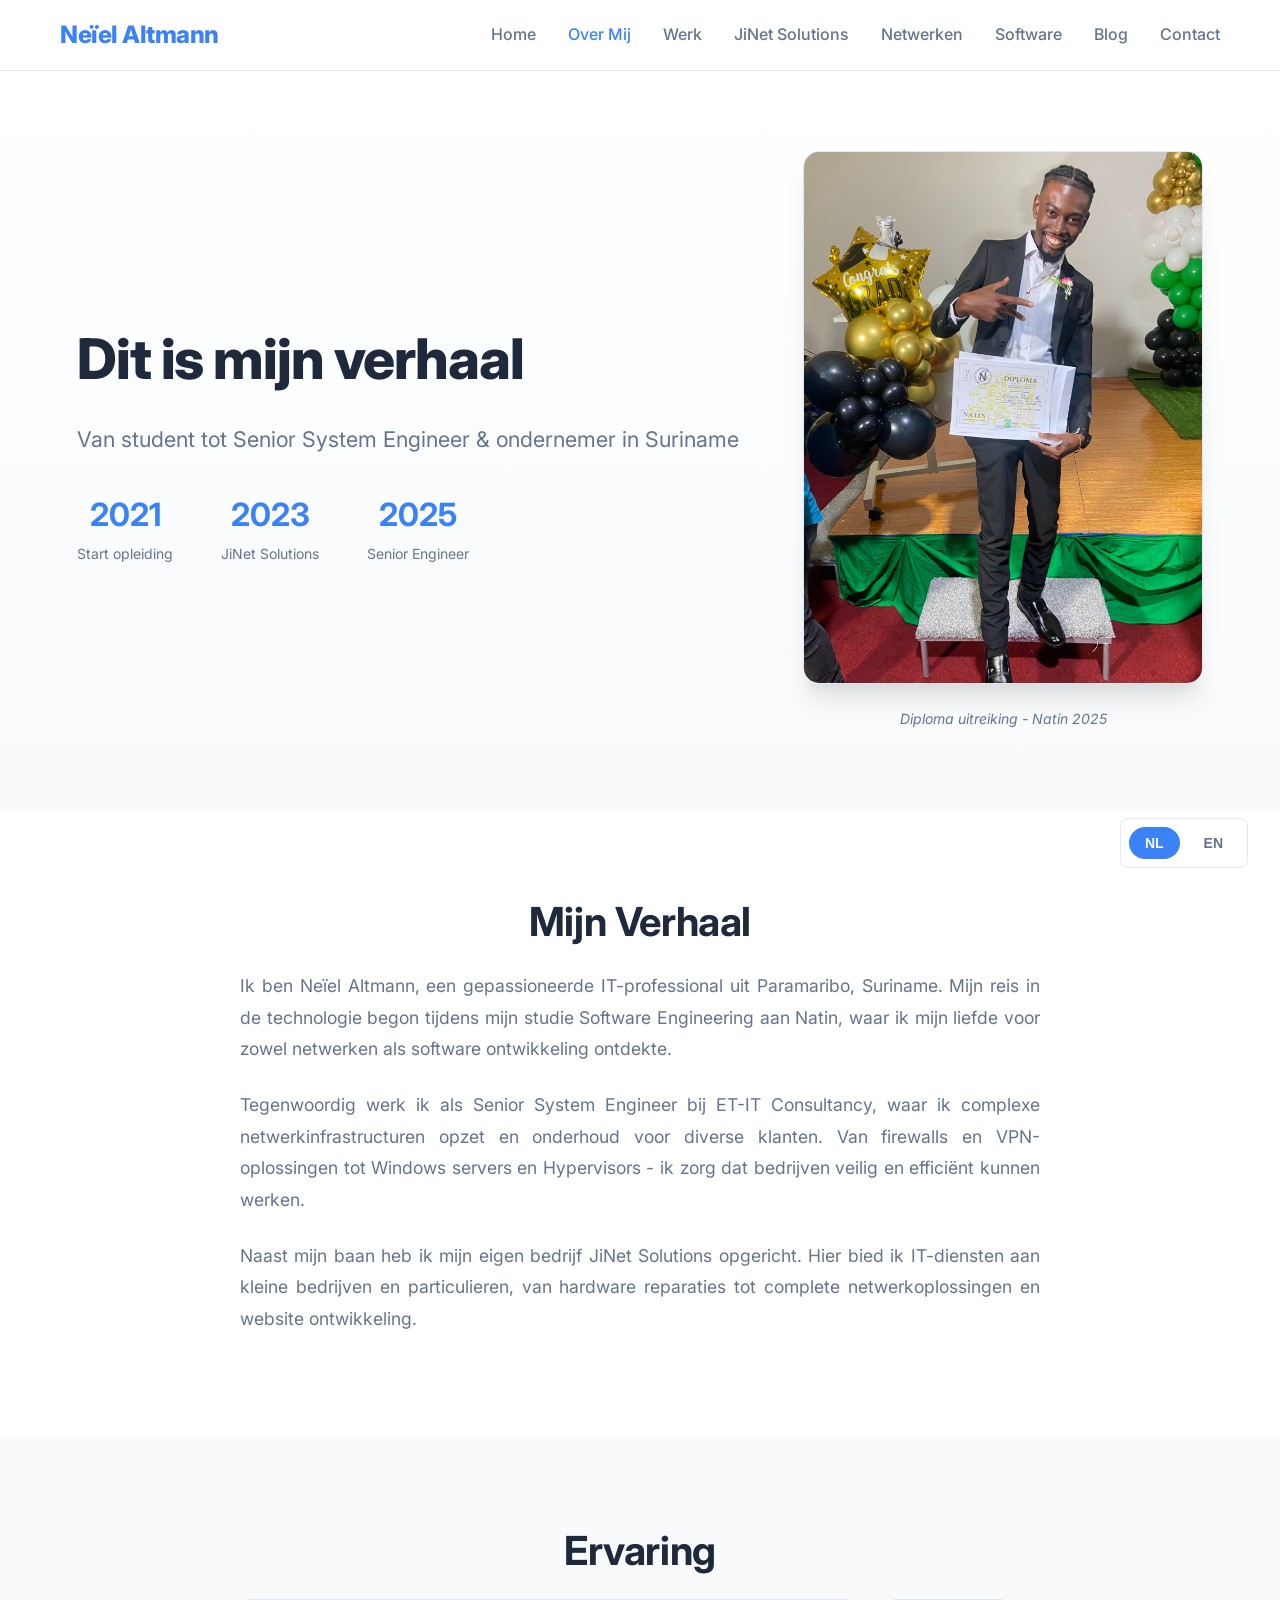
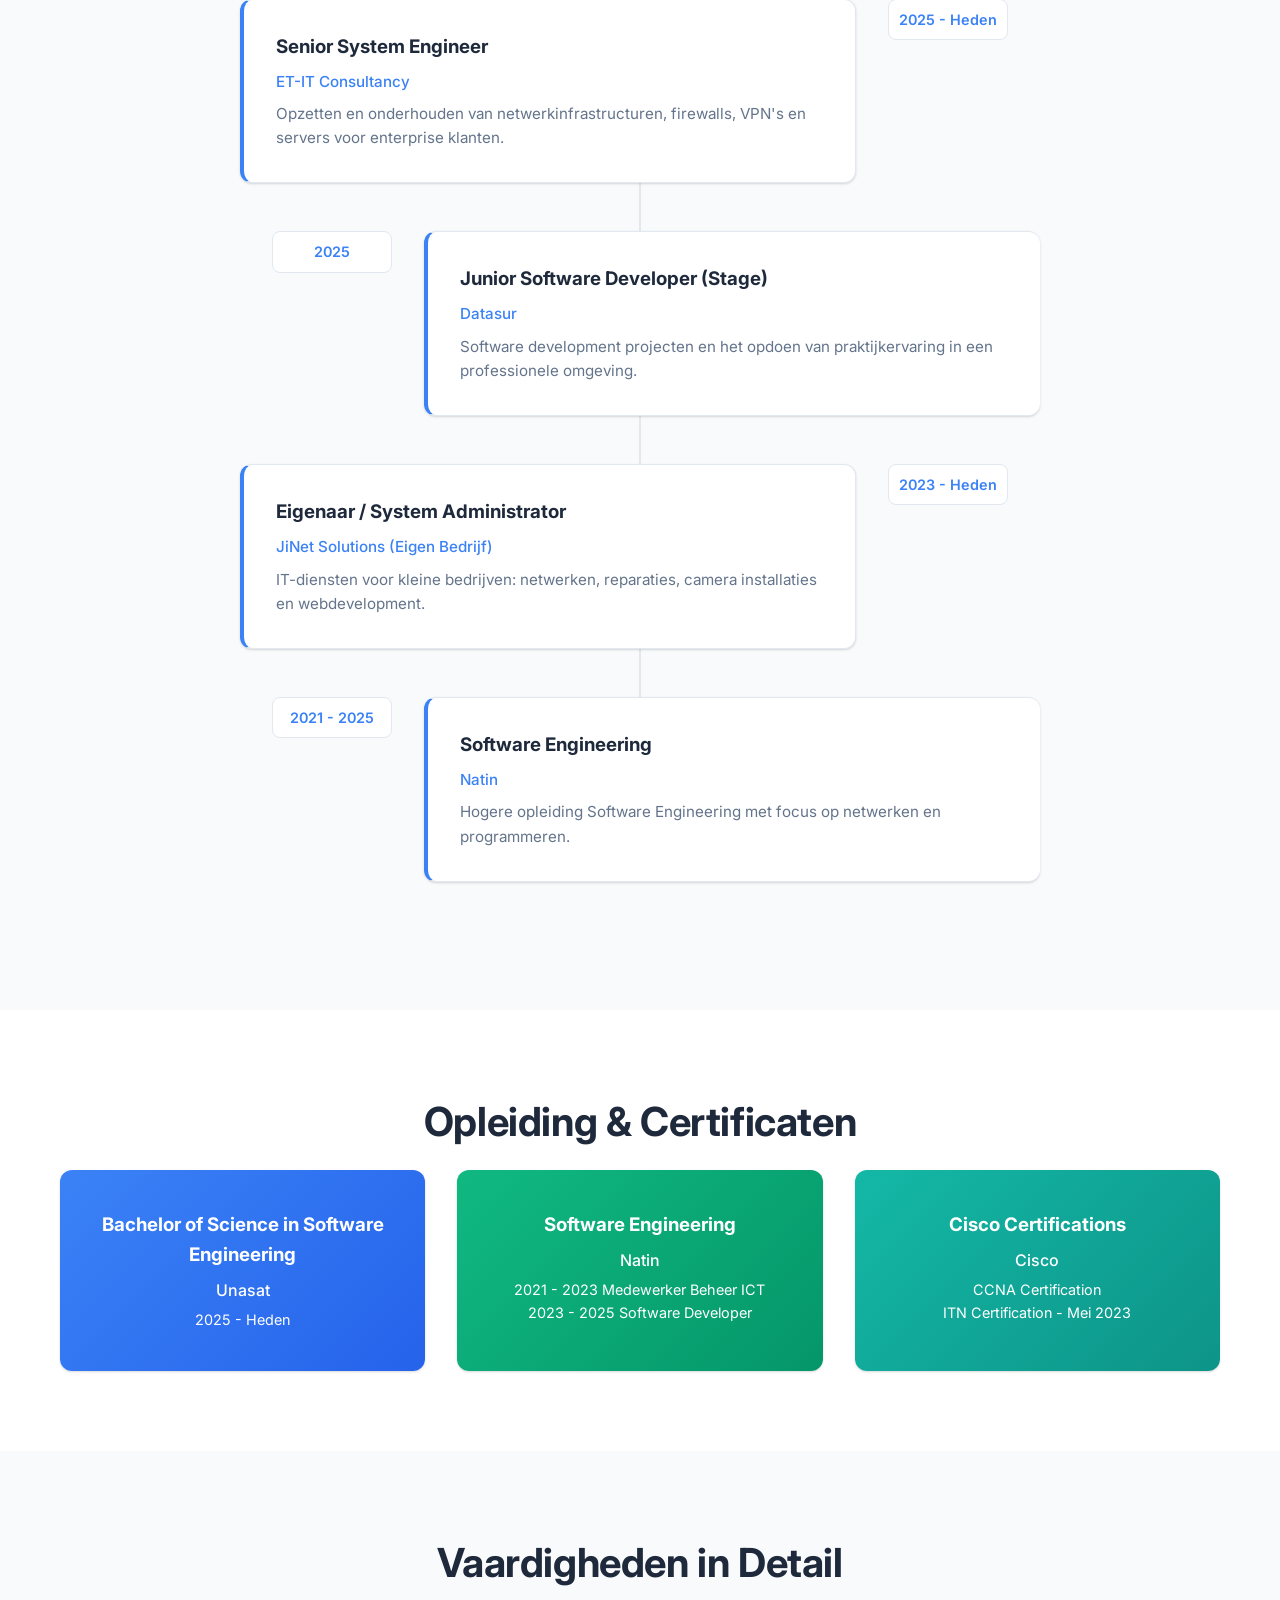
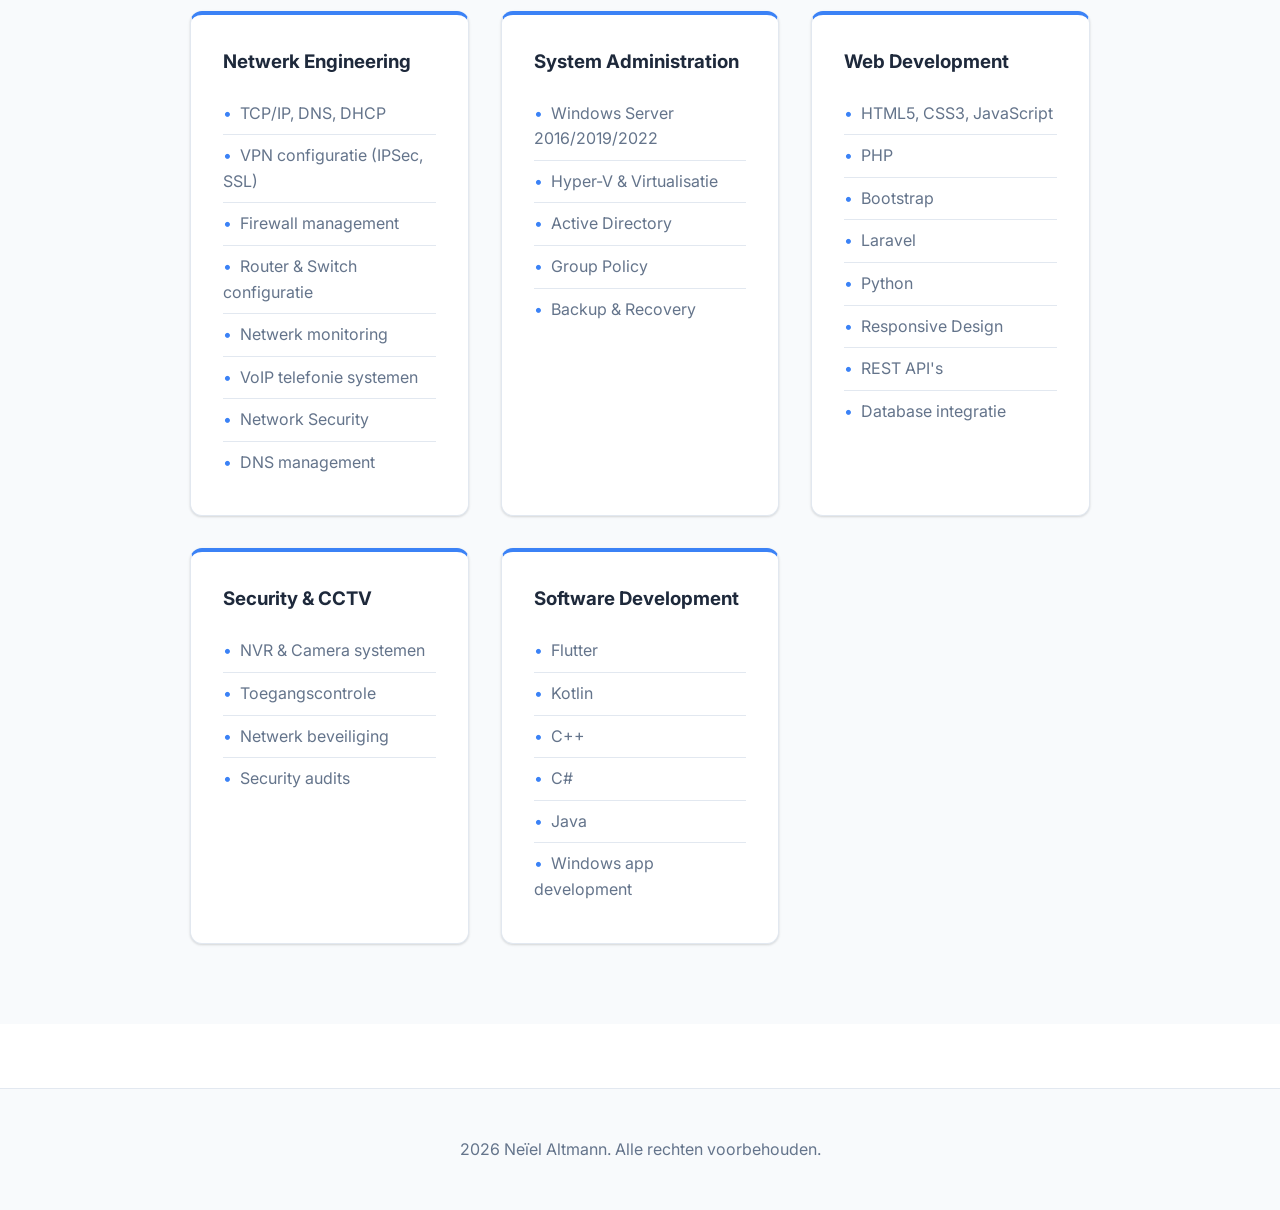
==== about.html @ 7776a824 "index page edited content" ====
<!DOCTYPE html>
<html lang="nl">
<head>
  <meta charset="UTF-8">
  <meta name="viewport" content="width=device-width, initial-scale=1.0">
  <title>Over Mij - Neïel Altmann</title>
  <link rel="stylesheet" href="css/main.css">
  <link rel="stylesheet" href="css/about.css">
</head>
<body>
  <nav class="navbar">
    <div class="container nav-container">
      <a href="index.html" class="logo">Neïel Altmann</a>
      <button class="hamburger" aria-label="Toggle menu">
        <span></span>
        <span></span>
        <span></span>
      </button>
      <ul class="nav-links">
        <li><a href="index.html">Home</a></li>
        <li><a href="about.html" class="active">Over Mij</a></li>
        <li><a href="work.html">Werk</a></li>
        <li><a href="jinet.html">JiNet Solutions</a></li>
        <li><a href="networking.html">Netwerken</a></li>
        <li><a href="software.html">Software</a></li>
        <li><a href="blog.html">Blog</a></li>
        <li><a href="contact.html">Contact</a></li>
      </ul>
    </div>
  </nav>

  <!-- Full Width Hero with Photo -->
  <section class="about-hero">
    <div class="about-hero-content">
      <div class="about-hero-text">
        <h1>Dit is mijn verhaal</h1>
        <p class="lead">Van student tot Senior System Engineer & ondernemer in Suriname</p>
        <div class="hero-stats">
          <div class="stat">
            <span class="stat-number">2021</span>
            <span class="stat-label">Start opleiding</span>
          </div>
          <div class="stat">
            <span class="stat-number">2023</span>
            <span class="stat-label">JiNet Solutions</span>
          </div>
          <div class="stat">
            <span class="stat-number">2025</span>
            <span class="stat-label">Senior Engineer</span>
          </div>
        </div>
      </div>
      <div class="about-hero-image">
        <img src="img/uitreiking.jpg" alt="Neïel Altmann" class="about-photo">
        <p class="photo-caption">Diploma uitreiking - Natin 2025</p>
      </div>
    </div>
  </section>

  <!-- Story Section -->
  <section class="section">
    <div class="container">
      <h2 class="section-title">Mijn Verhaal</h2>
      <div class="story-content">
        <p class="story-text">
          Ik ben Neïel Altmann, een gepassioneerde IT-professional uit Paramaribo, Suriname. 
          Mijn reis in de technologie begon tijdens mijn studie Software Engineering aan Natin, 
          waar ik mijn liefde voor zowel netwerken als software ontwikkeling ontdekte.
        </p>
        <p class="story-text">
          Tegenwoordig werk ik als Senior System Engineer bij ET-IT Consultancy, waar ik 
          complexe netwerkinfrastructuren opzet en onderhoud voor diverse klanten. Van firewalls 
          en VPN-oplossingen tot Windows servers en Hypervisors - ik zorg dat bedrijven veilig 
          en efficiënt kunnen werken.
        </p>
        <p class="story-text">
          Naast mijn baan heb ik mijn eigen bedrijf JiNet Solutions opgericht. Hier bied ik 
          IT-diensten aan kleine bedrijven en particulieren, van hardware reparaties tot 
          complete netwerkoplossingen en website ontwikkeling.
        </p>
      </div>
    </div>
  </section>

  <!-- Experience Timeline -->
  <section class="section" style="background: var(--bg-light);">
    <div class="container">
      <h2 class="section-title">Ervaring</h2>
      
      <div class="timeline">
        <div class="timeline-item">
          <div class="timeline-date">2025 - Heden</div>
          <div class="timeline-content">
            <h3>Senior System Engineer</h3>
            <p class="company">ET-IT Consultancy</p>
            <p>Opzetten en onderhouden van netwerkinfrastructuren, firewalls, VPN's en servers voor enterprise klanten.</p>
          </div>
        </div>
        
        <div class="timeline-item">
          <div class="timeline-date">2025</div>
          <div class="timeline-content">
            <h3>Junior Software Developer (Stage)</h3>
            <p class="company">Datasur</p>
            <p>Software development projecten en het opdoen van praktijkervaring in een professionele omgeving.</p>
          </div>
        </div>
        
        <div class="timeline-item">
          <div class="timeline-date">2023 - Heden</div>
          <div class="timeline-content">
            <h3>Eigenaar / System Administrator</h3>
            <p class="company">JiNet Solutions (Eigen Bedrijf)</p>
            <p>IT-diensten voor kleine bedrijven: netwerken, reparaties, camera installaties en webdevelopment.</p>
          </div>
        </div>
        
        <div class="timeline-item">
          <div class="timeline-date">2021 - 2025</div>
          <div class="timeline-content">
            <h3>Software Engineering</h3>
            <p class="company">Natin</p>
            <p>Hogere opleiding Software Engineering met focus op netwerken en programmeren.</p>
          </div>
        </div>
      </div>
    </div>
  </section>

  <!-- Education & Certs -->
  <section class="section">
    <div class="container">
      <h2 class="section-title">Opleiding & Certificaten</h2>
      <div class="grid grid-3">
        <div class="card cert-card">
          <h3>Bachelor of Science in Software Engineering</h3>
          <p class="institution">Unasat</p>
          <p class="year">2025 - Heden</p>
        </div>
        
        <div class="card cert-card">
          <h3>Software Engineering</h3>
          <p class="institution">Natin</p>
          <p class="year">2021 - 2023 Medewerker Beheer ICT</p>
          <p class="year">2023 - 2025 Software Developer</p>
        </div>
        
        <div class="card cert-card">
          <h3>Cisco Certifications</h3>
          <p class="institution">Cisco</p>
          <p class="year">CCNA Certification</p>
          <p class="year">ITN Certification - Mei 2023</p>
        </div>
      </div>
    </div>
  </section>

  <!-- Skills Detail -->
  <section class="section" style="background: var(--bg-light);">
    <div class="container">
      <h2 class="section-title">Vaardigheden in Detail</h2>
      <div class="skills-detail">
        <div class="skill-category">
          <h3>Netwerk Engineering</h3>
          <ul>
            <li>TCP/IP, DNS, DHCP</li>
            <li>VPN configuratie (IPSec, SSL)</li>
            <li>Firewall management</li>
            <li>Router & Switch configuratie</li>
            <li>Netwerk monitoring</li>
            <li>VoIP telefonie systemen</li>
            <li>Network Security</li>
            <li>DNS management</li>
          </ul>
        </div>
        
        <div class="skill-category">
          <h3>System Administration</h3>
          <ul>
            <li>Windows Server 2016/2019/2022</li>
            <li>Hyper-V & Virtualisatie</li>
            <li>Active Directory</li>
            <li>Group Policy</li>
            <li>Backup & Recovery</li>
          </ul>
        </div>
        
        <div class="skill-category">
          <h3>Web Development</h3>
          <ul>
            <li>HTML5, CSS3, JavaScript</li>
            <li>PHP</li>
            <li>Bootstrap</li>
            <li>Laravel</li>
            <li>Python</li>
            <li>Responsive Design</li>
            <li>REST API's</li>
            <li>Database integratie</li>
          </ul>
        </div>
        
        <div class="skill-category">
          <h3>Security & CCTV</h3>
          <ul>
            <li>NVR & Camera systemen</li>
            <li>Toegangscontrole</li>
            <li>Netwerk beveiliging</li>
            <li>Security audits</li>
          </ul>
        </div>
        
        <div class="skill-category">
          <h3>Software Development</h3>
          <ul>
            <li>Flutter</li>
            <li>Kotlin</li>
            <li>C++</li>
            <li>C#</li>
            <li>Java</li>
            <li>Windows app development</li>
          </ul>
        </div>
      </div>
    </div>
  </section>

  <!-- Footer -->
  <footer class="footer">
    <div class="container">
      <p>2026 Neïel Altmann. Alle rechten voorbehouden.</p>
    </div>
  </footer>

  <!-- Floating Language Toggle -->
  <div class="lang-toggle">
    <button id="lang-nl" class="lang-btn active">NL</button>
    <button id="lang-en" class="lang-btn">EN</button>
  </div>

  <script src="js/translations.js"></script>
  <script src="js/main.js"></script>
  <script src="js/about.js"></script>
</body>
</html>
---- css/main.css ----
@import url('https://fonts.googleapis.com/css2?family=Inter:wght@300;400;500;600;700&display=swap');

:root {
  --primary-blue: #3b82f6;
  --primary-green: #10b981;
  --accent-teal: #14b8a6;
  --bg-white: #ffffff;
  --bg-light: #f8fafc;
  --bg-gray: #f1f5f9;
  --text-dark: #1e293b;
  --text-gray: #64748b;
  --text-light: #94a3b8;
  --border: #e2e8f0;
  --shadow: 0 4px 6px -1px rgba(0, 0, 0, 0.1), 0 2px 4px -1px rgba(0, 0, 0, 0.06);
  --shadow-lg: 0 10px 15px -3px rgba(0, 0, 0, 0.1), 0 4px 6px -2px rgba(0, 0, 0, 0.05);
}

* {
  margin: 0;
  padding: 0;
  box-sizing: border-box;
}

body {
  font-family: 'Inter', sans-serif;
  background-color: var(--bg-white);
  color: var(--text-dark);
  line-height: 1.6;
}

.container {
  max-width: 1200px;
  margin: 0 auto;
  padding: 0 20px;
}

/* Navigation */
.navbar {
  background: var(--bg-white);
  border-bottom: 1px solid var(--border);
  padding: 1rem 0;
  position: sticky;
  top: 0;
  z-index: 100;
}

.nav-container {
  display: flex;
  justify-content: space-between;
  align-items: center;
}

.logo {
  font-size: 1.5rem;
  font-weight: 800;
  color: var(--primary-blue);
  text-decoration: none;
  letter-spacing: -0.02em;
}

.nav-links {
  display: flex;
  list-style: none;
  gap: 2rem;
}

.nav-links a {
  text-decoration: none;
  color: var(--text-gray);
  font-weight: 500;
  transition: color 0.3s ease;
}

.nav-links a:hover,
.nav-links a.active {
  color: var(--primary-blue);
}

/* Hamburger Menu */
.hamburger {
  display: none;
  flex-direction: column;
  cursor: pointer;
  gap: 5px;
  padding: 5px;
  background: none;
  border: none;
}

.hamburger span {
  width: 25px;
  height: 3px;
  background: var(--text-dark);
  border-radius: 3px;
  transition: all 0.3s ease;
}

.hamburger.active span:nth-child(1) {
  transform: rotate(45deg) translate(5px, 5px);
}

.hamburger.active span:nth-child(2) {
  opacity: 0;
}

.hamburger.active span:nth-child(3) {
  transform: rotate(-45deg) translate(5px, -5px);
}

/* Mobile Navigation */
@media (max-width: 768px) {
  .nav-links {
    position: fixed;
    top: 70px;
    left: 0;
    right: 0;
    background: white;
    flex-direction: column;
    padding: 2rem;
    gap: 1rem;
    border-bottom: 1px solid var(--border);
    box-shadow: 0 10px 25px rgba(0, 0, 0, 0.1);
    transform: translateY(-150%);
    transition: transform 0.3s ease;
  }

  .nav-links.active {
    transform: translateY(0);
  }

  .hamburger {
    display: flex;
  }
}

/* Hero Section */
.hero {
  background: linear-gradient(180deg, var(--bg-white) 0%, var(--bg-light) 100%);
  padding: 6rem 0;
  text-align: center;
}

@media (max-width: 768px) {
  .hero {
    padding: 4rem 0;
  }
  
  .hero h1 {
    font-size: 2.5rem;
  }
  
  .hero p {
    font-size: 1.1rem;
  }
}

.hero-content {
  max-width: 800px;
  margin: 0 auto;
}

.hero h1 {
  font-size: 3.5rem;
  font-weight: 800;
  margin-bottom: 1rem;
  color: var(--text-dark);
  letter-spacing: -0.02em;
}

.hero p {
  font-size: 1.25rem;
  color: var(--text-gray);
  margin-bottom: 2rem;
  line-height: 1.7;
}

/* Buttons */
.btn {
  display: inline-flex;
  align-items: center;
  gap: 0.5rem;
  padding: 0.875rem 2rem;
  border-radius: 0.75rem;
  text-decoration: none;
  font-weight: 600;
  transition: all 0.2s ease;
  border: none;
  cursor: pointer;
  font-size: 0.95rem;
}

.btn-primary {
  background: var(--primary-blue);
  color: white;
  box-shadow: 0 4px 14px 0 rgba(59, 130, 246, 0.39);
}

.btn-primary:hover {
  background: #2563eb;
  box-shadow: 0 6px 20px 0 rgba(37, 99, 235, 0.23);
  transform: translateY(-1px);
}

.btn-secondary {
  background: transparent;
  color: var(--primary-blue);
  border: 2px solid var(--primary-blue);
}

.btn-secondary:hover {
  background: var(--primary-blue);
  color: white;
  transform: translateY(-1px);
}

/* Section Styles */
.section {
  padding: 5rem 0;
}

@media (max-width: 768px) {
  .section {
    padding: 3rem 0;
  }
}

.section-title {
  font-size: 2.5rem;
  font-weight: 700;
  margin-bottom: 1rem;
  text-align: center;
  letter-spacing: -0.01em;
}

.section-subtitle {
  color: var(--text-gray);
  text-align: center;
  margin-bottom: 3rem;
  max-width: 600px;
  margin-left: auto;
  margin-right: auto;
  font-size: 1.1rem;
  line-height: 1.6;
}

/* Cards */
.card {
  background: var(--bg-white);
  border-radius: 0.75rem;
  padding: 2rem;
  border: 1px solid var(--border);
  box-shadow: 0 1px 3px 0 rgba(0, 0, 0, 0.1), 0 1px 2px 0 rgba(0, 0, 0, 0.06);
  transition: all 0.2s ease;
}

.card:hover {
  box-shadow: 0 10px 15px -3px rgba(0, 0, 0, 0.1), 0 4px 6px -2px rgba(0, 0, 0, 0.05);
  transform: translateY(-2px);
}

.card-blue {
  background: linear-gradient(135deg, #3b82f6 0%, #2563eb 100%);
  color: white;
  border: none;
}

.card-blue .card-title,
.card-blue .card-text {
  color: white;
}

.card-green {
  background: linear-gradient(135deg, #10b981 0%, #059669 100%);
  color: white;
  border: none;
}

.card-green .card-title,
.card-green .card-text {
  color: white;
}

.card-teal {
  background: linear-gradient(135deg, #14b8a6 0%, #0d9488 100%);
  color: white;
  border: none;
}

.card-teal .card-title,
.card-teal .card-text {
  color: white;
}

.card-title {
  font-size: 1.35rem;
  font-weight: 700;
  margin-bottom: 0.75rem;
  letter-spacing: -0.01em;
}

.card-text {
  color: var(--text-gray);
  line-height: 1.6;
}

/* Grid Layouts */
.grid {
  display: grid;
  gap: 2rem;
}

.grid-2 {
  grid-template-columns: repeat(2, 1fr);
}

.grid-3 {
  grid-template-columns: repeat(3, 1fr);
}

.grid-4 {
  grid-template-columns: repeat(4, 1fr);
}

/* Flex Layouts */
.flex {
  display: flex;
}

.flex-col {
  flex-direction: column;
}

.items-center {
  align-items: center;
}

.justify-center {
  justify-content: center;
}

.justify-between {
  justify-content: space-between;
}

.gap-4 {
  gap: 1rem;
}

.gap-8 {
  gap: 2rem;
}

/* Footer */
.footer {
  background: var(--bg-light);
  border-top: 1px solid var(--border);
  padding: 3rem 0;
  text-align: center;
  margin-top: 4rem;
}

@media (max-width: 768px) {
  .footer {
    padding: 2rem 0;
  }
}

.footer p {
  color: var(--text-gray);
}

/* Hero Photo - Desktop: Rounded Square, Mobile: Circle */
.hero-photo {
  width: 320px;
  height: 320px;
  object-fit: cover;
  border-radius: 1rem;
  border: 1px solid var(--border);
  box-shadow: 0 20px 25px -5px rgba(0, 0, 0, 0.1), 0 10px 10px -5px rgba(0, 0, 0, 0.04);
  transition: all 0.3s ease;
}

.hero-photo:hover {
  transform: scale(1.02);
  box-shadow: 0 25px 50px -12px rgba(0, 0, 0, 0.25);
}

@media (max-width: 768px) {
  .hero-photo {
    width: 250px;
    height: 250px;
    border-radius: 1rem;
  }
}

/* Blog Post Styles */
.blog-card {
  display: flex;
  flex-direction: column;
  height: 100%;
}

.blog-card .card-text {
  flex-grow: 1;
  margin-bottom: 1rem;
}

.blog-meta {
  display: flex;
  gap: 1rem;
  margin-bottom: 1rem;
  font-size: 0.875rem;
}

.blog-date {
  color: var(--text-gray);
}

.blog-category {
  color: var(--primary-blue);
  font-weight: 500;
}

.post-header {
  text-align: center;
  margin-bottom: 3rem;
}

.post-title {
  font-size: 2.5rem;
  font-weight: 700;
  margin-top: 1rem;
  margin-bottom: 2rem;
}

.post-content {
  max-width: 800px;
  margin: 0 auto;
}

.post-content p {
  margin-bottom: 1.5rem;
  line-height: 1.8;
  font-size: 1.125rem;
}

.post-navigation {
  margin-top: 3rem;
  text-align: center;
}

/* Floating Language Toggle */
.lang-toggle {
  position: fixed;
  bottom: 2rem;
  right: 2rem;
  display: flex;
  gap: 0.5rem;
  background: var(--bg-white);
  padding: 0.5rem;
  border-radius: 0.5rem;
  border: 1px solid var(--border);
  z-index: 1000;
}

.lang-btn {
  background: transparent;
  border: none;
  padding: 0.5rem 1rem;
  border-radius: 1.5rem;
  cursor: pointer;
  font-size: 0.875rem;
  font-weight: 600;
  color: var(--text-gray);
  transition: all 0.3s ease;
}

.lang-btn:hover {
  background: var(--bg-light);
  color: var(--primary-blue);
}

.lang-btn.active {
  background: var(--primary-blue);
  color: white;
}

/* Responsive */
@media (max-width: 768px) {
  .nav-links {
    gap: 1rem;
  }
  
  .hero h1 {
    font-size: 2rem;
  }
  
  .grid-2,
  .grid-3,
  .grid-4 {
    grid-template-columns: 1fr;
  }
  
  .post-title {
    font-size: 1.75rem;
  }
}
---- css/about.css ----
/* About Page Specific Styles */

/* Unique Full Width About Hero */
.about-hero {
  background: linear-gradient(180deg, var(--bg-white) 0%, var(--bg-light) 100%);
  padding: 5rem 0;
  color: var(--text-dark);
  min-height: 500px;
  display: flex;
  align-items: center;
}

.about-hero-content {
  max-width: 1200px;
  margin: 0 auto;
  padding: 0 1rem;
  display: grid;
  grid-template-columns: 1fr 400px;
  gap: 4rem;
  align-items: center;
}

.about-hero-text h1 {
  font-size: 3.5rem;
  font-weight: 800;
  margin-bottom: 1rem;
  color: var(--text-dark);
  letter-spacing: -0.02em;
}

.about-hero-text .lead {
  font-size: 1.35rem;
  margin-bottom: 2rem;
  color: var(--text-gray);
  line-height: 1.7;
}

.hero-stats {
  display: flex;
  gap: 3rem;
}

.stat {
  text-align: center;
}

.stat-number {
  display: block;
  font-size: 2rem;
  font-weight: 700;
  color: var(--primary-blue);
}

.stat-label {
  font-size: 0.875rem;
  color: var(--text-gray);
}

.about-hero-image {
  position: relative;
}

.about-photo {
  width: 100%;
  max-width: 400px;
  height: auto;
  object-fit: cover;
  border-radius: 1rem;
  border: 1px solid var(--border);
  box-shadow: 0 20px 25px -5px rgba(0, 0, 0, 0.1), 0 10px 10px -5px rgba(0, 0, 0, 0.04);
}

.photo-caption {
  text-align: center;
  margin-top: 1rem;
  font-size: 0.875rem;
  color: var(--text-gray);
  font-style: italic;
}

/* Responsive */
@media (max-width: 768px) {
  .about-hero-content {
    grid-template-columns: 1fr;
    text-align: center;
  }
  
  .about-hero-image {
    order: -1;
  }
  
  .timeline::before {
    left: 20px;
  }
  
  .timeline-date {
    width: auto;
    margin: 0 0 1rem 0;
  }
  
  .timeline-item {
    flex-direction: column;
  }
  
  .timeline-content {
    margin-left: 0;
  }
  
  .skills-detail {
    grid-template-columns: 1fr;
  }
  
  .hero-stats {
    justify-content: center;
    gap: 2rem;
  }
  
  .about-hero-text h1 {
    font-size: 2rem;
  }
  
  .about-hero-image {
    order: -1;
    display: flex;
    flex-direction: column;
    align-items: center;
  }
  
  .about-photo {
    width: 280px;
    height: 376px;
    border-radius: 1rem;
  }
}

.story-content {
  max-width: 800px;
  margin: 0 auto;
}

.story-text {
  font-size: 1.1rem;
  line-height: 1.8;
  margin-bottom: 1.5rem;
  color: var(--text-gray);
  text-align: justify;
}

/* Timeline */
.timeline {
  max-width: 800px;
  margin: 0 auto;
  position: relative;
}

.timeline::before {
  content: '';
  position: absolute;
  left: 50%;
  transform: translateX(-50%);
  width: 2px;
  height: 100%;
  background: var(--border);
}

.timeline-item {
  display: flex;
  margin-bottom: 3rem;
  position: relative;
}

.timeline-item:nth-child(odd) {
  flex-direction: row-reverse;
}

.timeline-date {
  width: 120px;
  text-align: center;
  font-weight: 600;
  color: var(--primary-blue);
  font-size: 0.9rem;
  padding: 0.5rem;
  background: white;
  border: 1px solid var(--border);
  border-radius: 0.5rem;
  height: fit-content;
  margin: 0 2rem;
  position: relative;
  z-index: 1;
}

.timeline-content {
  flex: 1;
  background: white;
  padding: 2rem;
  border-radius: 0.75rem;
  border: 1px solid var(--border);
  border-left: 4px solid var(--primary-blue);
  box-shadow: 0 1px 3px 0 rgba(0, 0, 0, 0.1), 0 1px 2px 0 rgba(0, 0, 0, 0.06);
}

.timeline-item:nth-child(even) .timeline-content {
  border-left: 4px solid var(--primary-blue);
  border-right: none;
}

.timeline-content h3 {
  margin-bottom: 0.5rem;
  color: var(--text-dark);
}

.timeline-content .company {
  color: var(--primary-blue);
  font-weight: 500;
  margin-bottom: 0.5rem;
}

.timeline-content p {
  color: var(--text-gray);
  font-size: 0.95rem;
}

/* Certificate Cards */
.cert-card {
  text-align: center;
  padding: 2.5rem;
  box-shadow: 0 1px 3px 0 rgba(0, 0, 0, 0.1), 0 1px 2px 0 rgba(0, 0, 0, 0.06);
  transition: all 0.2s ease;
}

.cert-card:hover {
  box-shadow: 0 10px 15px -3px rgba(0, 0, 0, 0.1), 0 4px 6px -2px rgba(0, 0, 0, 0.05);
  transform: translateY(-2px);
}

.cert-card:nth-child(1) {
  background: linear-gradient(135deg, #3b82f6 0%, #2563eb 100%);
  color: white;
  border: none;
}

.cert-card:nth-child(1) h3,
.cert-card:nth-child(1) p {
  color: white;
}

.cert-card:nth-child(2) {
  background: linear-gradient(135deg, #10b981 0%, #059669 100%);
  color: white;
  border: none;
}

.cert-card:nth-child(2) h3,
.cert-card:nth-child(2) p {
  color: white;
}

.cert-card:nth-child(3) {
  background: linear-gradient(135deg, #14b8a6 0%, #0d9488 100%);
  color: white;
  border: none;
}

.cert-card:nth-child(3) h3,
.cert-card:nth-child(3) p {
  color: white;
}

.cert-icon {
  font-size: 3rem;
  margin-bottom: 1rem;
}

.cert-card h3 {
  margin-bottom: 0.5rem;
  color: var(--text-dark);
}

.cert-card .institution {
  color: var(--primary-blue);
  font-weight: 500;
  margin-bottom: 0.25rem;
}

.cert-card .year {
  color: var(--text-gray);
  font-size: 0.9rem;
}

/* Skills Detail */
.skills-detail {
  display: grid;
  grid-template-columns: repeat(3, 1fr);
  gap: 2rem;
  max-width: 900px;
  margin: 0 auto;
}

.skill-category {
  background: white;
  padding: 2rem;
  border-radius: 0.75rem;
  border: 1px solid var(--border);
  border-top: 4px solid var(--primary-blue);
  box-shadow: 0 1px 3px 0 rgba(0, 0, 0, 0.1), 0 1px 2px 0 rgba(0, 0, 0, 0.06);
  transition: all 0.2s ease;
}

.skill-category:hover {
  box-shadow: 0 10px 15px -3px rgba(0, 0, 0, 0.1), 0 4px 6px -2px rgba(0, 0, 0, 0.05);
  transform: translateY(-2px);
}

.skill-category:nth-child(2) {
  border-top-color: var(--primary-blue);
}

.skill-category:nth-child(3) {
  border-top-color: var(--primary-blue);
}

.skill-category:nth-child(4) {
  border-top-color: var(--primary-blue);
}

.skill-category h3 {
  margin-bottom: 1rem;
  color: var(--text-dark);
}

.skill-category ul {
  list-style: none;
}

.skill-category li {
  padding: 0.5rem 0;
  color: var(--text-gray);
  border-bottom: 1px solid var(--border);
}

.skill-category li:last-child {
  border-bottom: none;
}

.skill-category li::before {
  content: '•';
  color: var(--primary-blue);
  margin-right: 0.5rem;
}

/* Responsive */
@media (max-width: 768px) {
  .timeline::before {
    left: 0;
  }
  
  .timeline-item,
  .timeline-item:nth-child(odd) {
    flex-direction: column;
    padding-left: 2rem;
  }
  
  .timeline-date {
    margin: 0 0 1rem 0;
    width: auto;
    align-self: flex-start;
  }
  
  .timeline-content {
    border-left: 4px solid var(--primary-blue) !important;
    border-right: none !important;
  }
  
  .skills-detail {
    grid-template-columns: 1fr;
  }
}
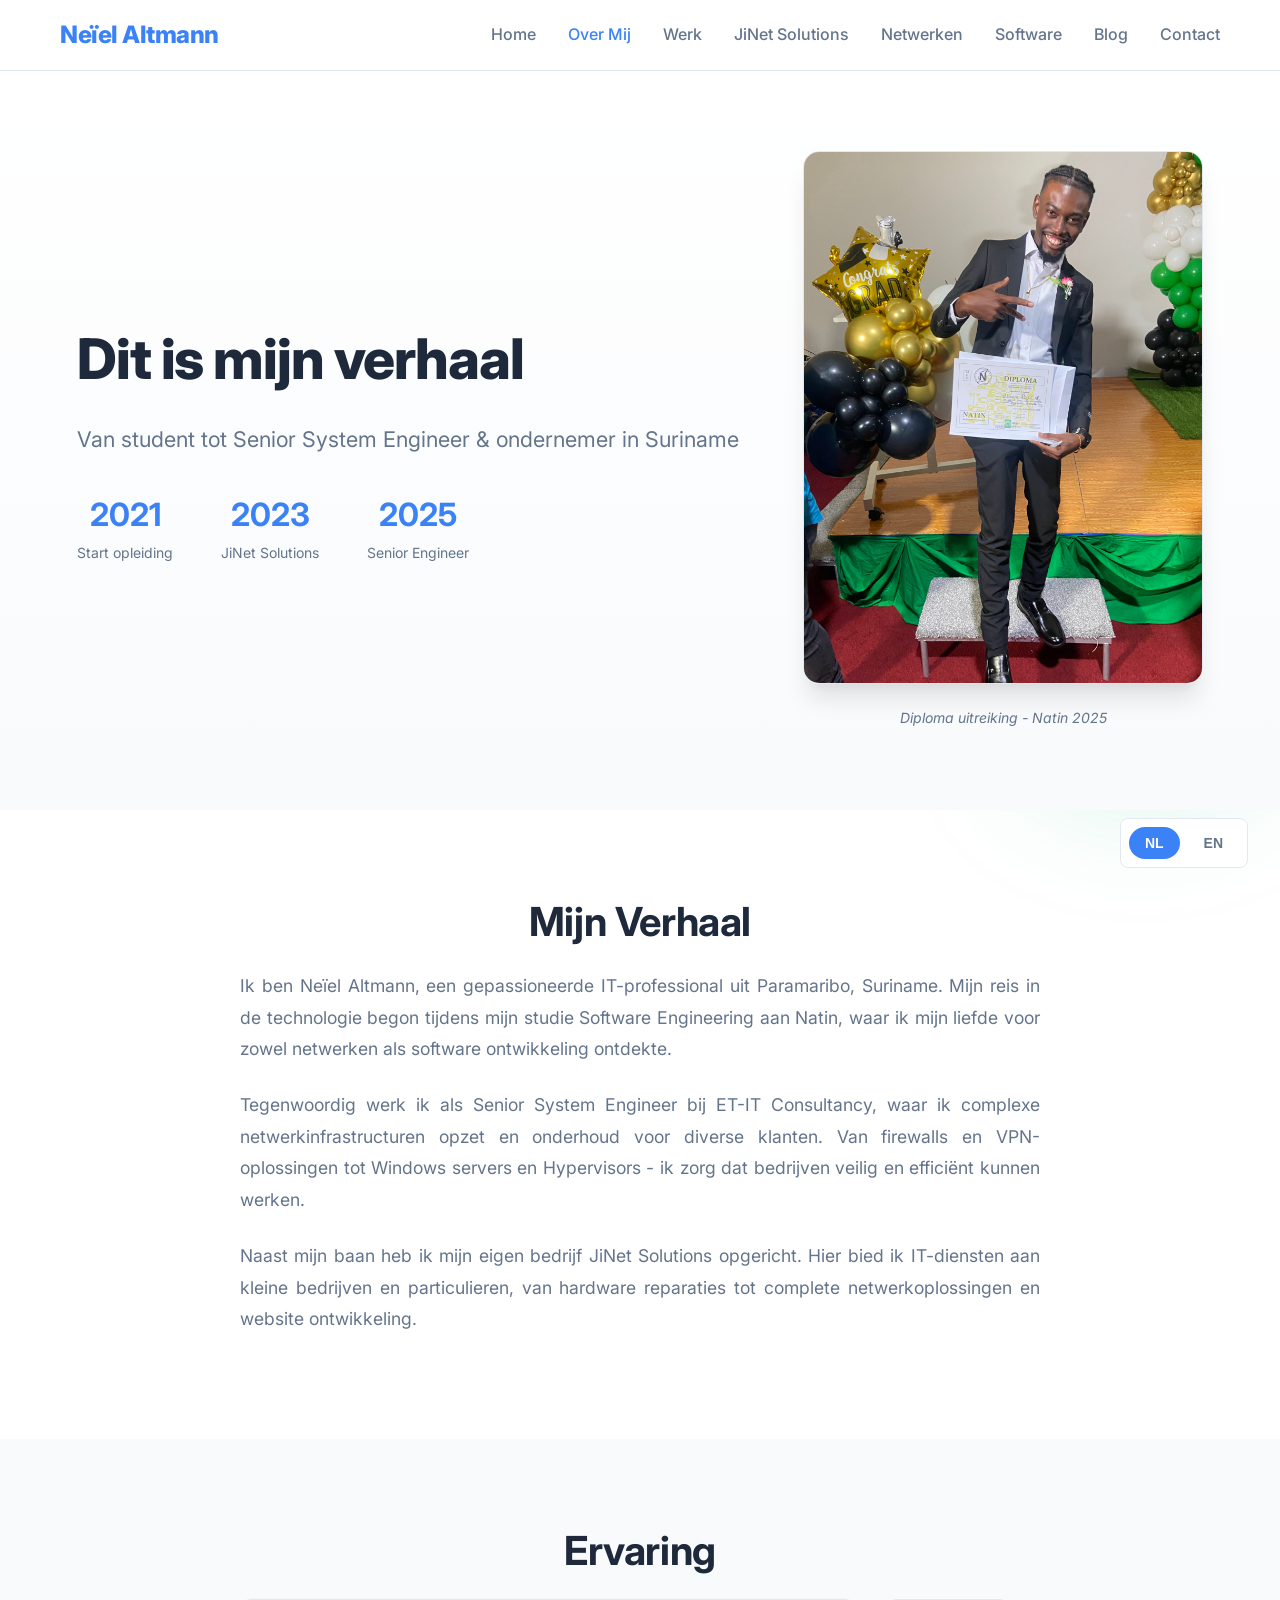
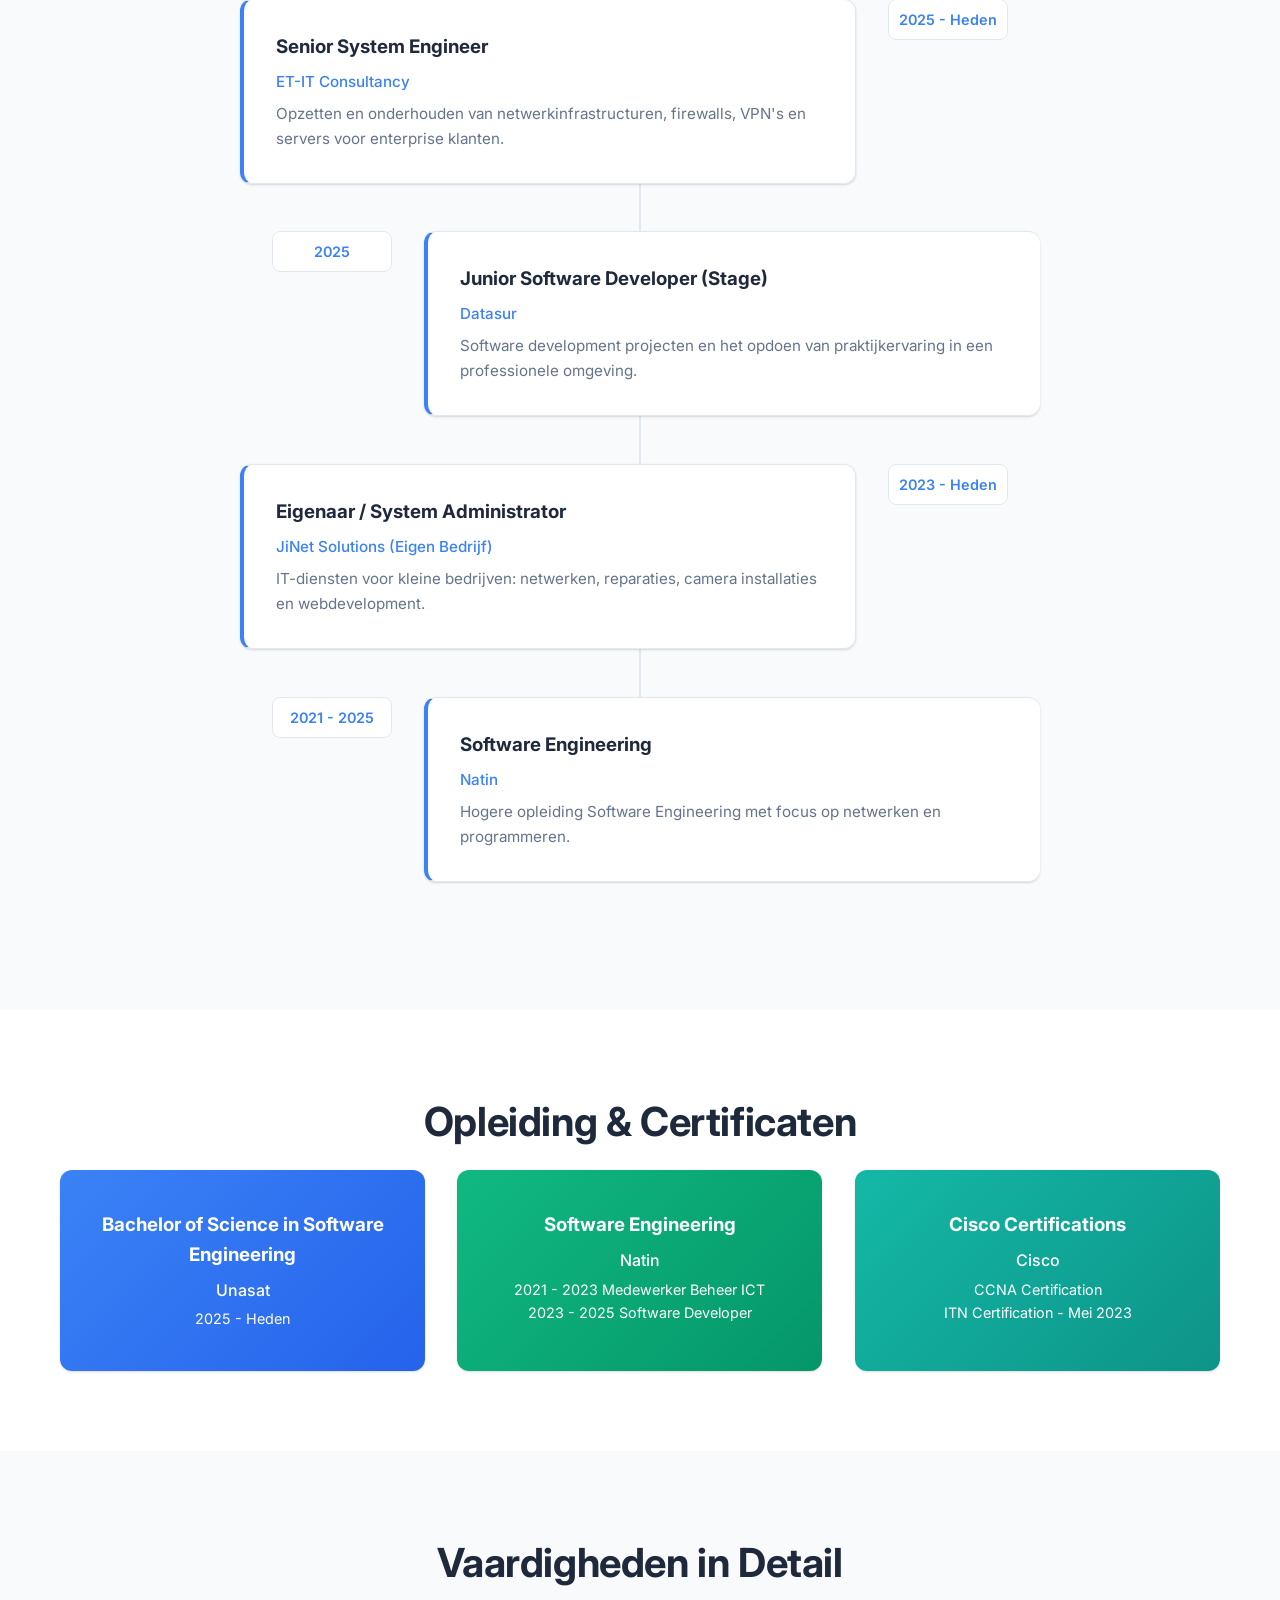
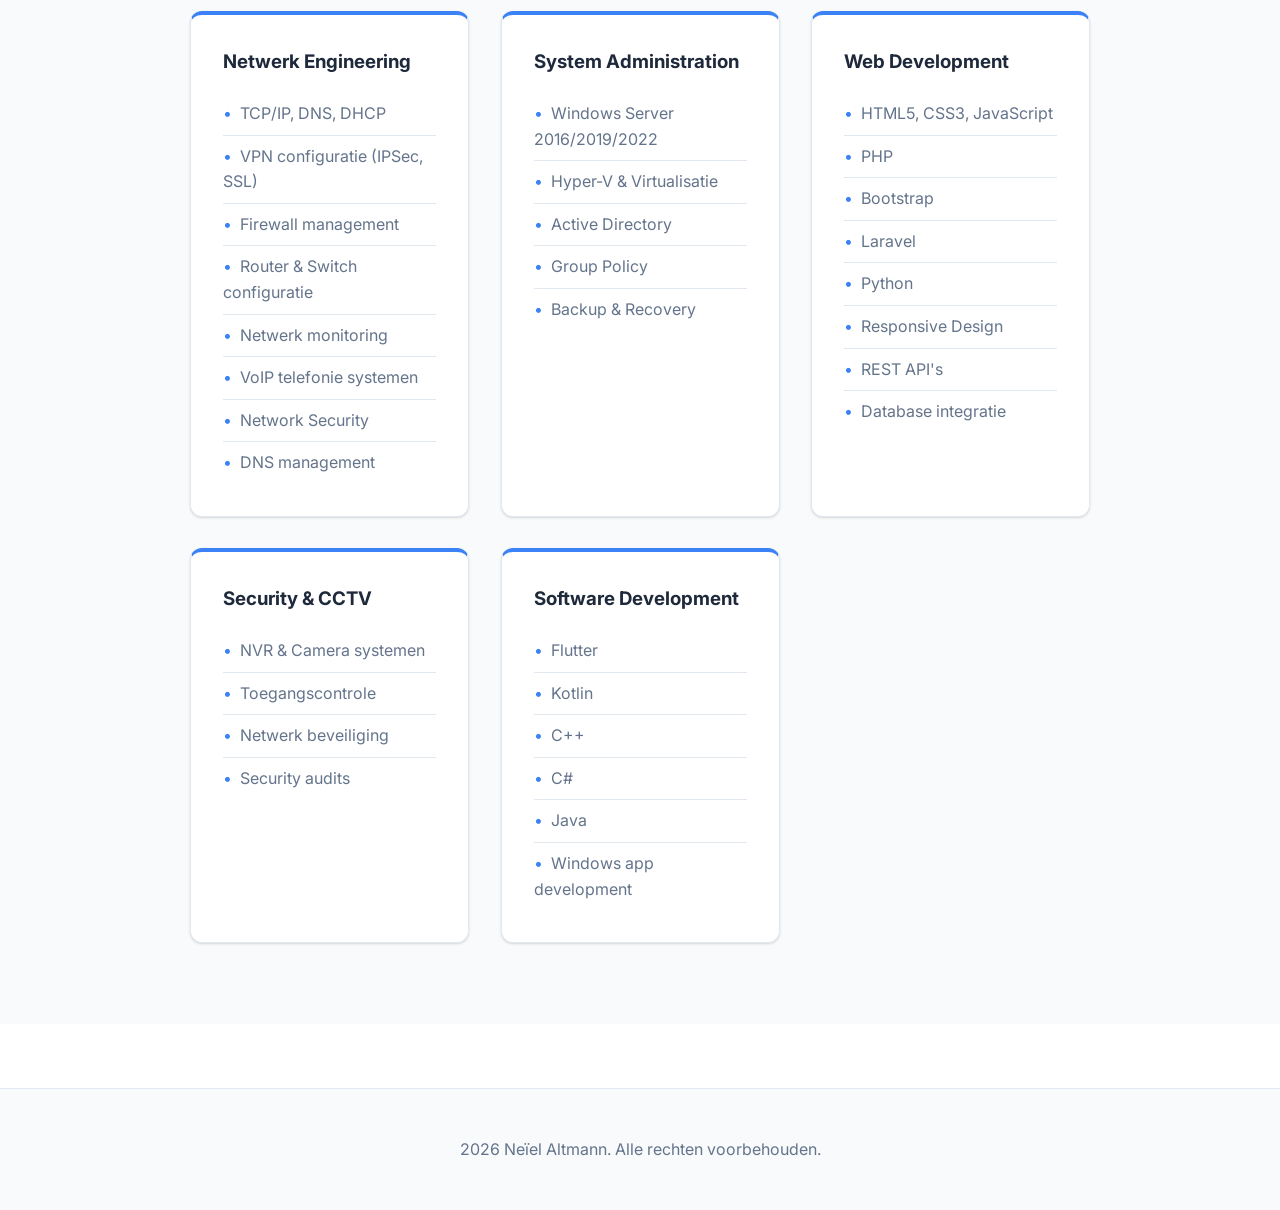
==== commit 2ea0abf7: "parallax effect css" ====
--- a/about.html
+++ b/about.html
@@ -6,9 +6,20 @@
   <title>Over Mij - Neïel Altmann</title>
   <link rel="stylesheet" href="css/main.css">
   <link rel="stylesheet" href="css/about.css">
+  <link rel="stylesheet" href="css/parallax-3d.css">
 </head>
 <body>
-  <nav class="navbar">
+  <!-- Scroll Progress -->
+  <div class="scroll-progress"></div>
+
+  <!-- Floating Ambient Background -->
+  <div class="floating-elements-container" style="position: fixed; inset: 0; pointer-events: none; z-index: 0; overflow: hidden;">
+    <div class="floating-element floating-orb orb-blue animate-float float-delay-1" style="width: 400px; height: 400px; top: 10%; left: -10%;" data-float-parallax="0.015"></div>
+    <div class="floating-element floating-orb orb-green animate-float-slow float-delay-2" style="width: 300px; height: 300px; top: 60%; right: -5%;" data-float-parallax="0.025"></div>
+    <div class="floating-element floating-orb orb-teal animate-float float-delay-3" style="width: 250px; height: 250px; top: 30%; right: 20%;" data-float-parallax="0.02"></div>
+  </div>
+
+  <nav class="navbar navbar-3d">
     <div class="container nav-container">
       <a href="index.html" class="logo">Neïel Altmann</a>
       <button class="hamburger" aria-label="Toggle menu">
@@ -30,50 +41,58 @@
   </nav>
 
   <!-- Full Width Hero with Photo -->
-  <section class="about-hero">
+  <section class="about-hero parallax-scene" style="position: relative; z-index: 1;">
     <div class="about-hero-content">
-      <div class="about-hero-text">
-        <h1>Dit is mijn verhaal</h1>
-        <p class="lead">Van student tot Senior System Engineer & ondernemer in Suriname</p>
-        <div class="hero-stats">
-          <div class="stat">
-            <span class="stat-number">2021</span>
-            <span class="stat-label">Start opleiding</span>
-          </div>
-          <div class="stat">
-            <span class="stat-number">2023</span>
-            <span class="stat-label">JiNet Solutions</span>
-          </div>
-          <div class="stat">
-            <span class="stat-number">2025</span>
-            <span class="stat-label">Senior Engineer</span>
-          </div>
-        </div>
-      </div>
-      <div class="about-hero-image">
-        <img src="img/uitreiking.jpg" alt="Neïel Altmann" class="about-photo">
+      <div class="about-hero-text reveal-element" data-reveal>
+        <h1 class="text-reveal revealed">
+          <span class="text-reveal-inner">Dit is mijn verhaal</span>
+        </h1>
+        <p class="lead reveal-element" data-reveal>Van student tot Senior System Engineer & ondernemer in Suriname</p>
+        <div class="hero-stats reveal-element stagger-container" data-reveal>
+          <div class="stat tilt-card" data-tilt>
+            <div class="tilt-card-shine"></div>
+            <span class="stat-number tilt-card-content">2021</span>
+            <span class="stat-label tilt-card-content">Start opleiding</span>
+          </div>
+          <div class="stat tilt-card" data-tilt>
+            <div class="tilt-card-shine"></div>
+            <span class="stat-number tilt-card-content">2023</span>
+            <span class="stat-label tilt-card-content">JiNet Solutions</span>
+          </div>
+          <div class="stat tilt-card" data-tilt>
+            <div class="tilt-card-shine"></div>
+            <span class="stat-number tilt-card-content">2025</span>
+            <span class="stat-label tilt-card-content">Senior Engineer</span>
+          </div>
+        </div>
+      </div>
+      <div class="about-hero-image reveal-element reveal-scale" data-reveal>
+        <div class="tilt-card hero-photo-3d" data-tilt>
+          <div class="tilt-card-shine"></div>
+          <img src="img/uitreiking.jpg" alt="Neïel Altmann" class="about-photo tilt-card-content">
+        </div>
         <p class="photo-caption">Diploma uitreiking - Natin 2025</p>
       </div>
     </div>
   </section>
 
   <!-- Story Section -->
-  <section class="section">
-    <div class="container">
-      <h2 class="section-title">Mijn Verhaal</h2>
+  <section class="section" style="position: relative; z-index: 1;">
+    <div class="container">
+      <h2 class="section-title reveal-element" data-reveal>Mijn Verhaal</h2>
       <div class="story-content">
-        <p class="story-text">
+        <p class="story-text reveal-element" data-reveal>
           Ik ben Neïel Altmann, een gepassioneerde IT-professional uit Paramaribo, Suriname. 
           Mijn reis in de technologie begon tijdens mijn studie Software Engineering aan Natin, 
           waar ik mijn liefde voor zowel netwerken als software ontwikkeling ontdekte.
         </p>
-        <p class="story-text">
+        <p class="story-text reveal-element" data-reveal>
           Tegenwoordig werk ik als Senior System Engineer bij ET-IT Consultancy, waar ik 
           complexe netwerkinfrastructuren opzet en onderhoud voor diverse klanten. Van firewalls 
           en VPN-oplossingen tot Windows servers en Hypervisors - ik zorg dat bedrijven veilig 
           en efficiënt kunnen werken.
         </p>
-        <p class="story-text">
+        <p class="story-text reveal-element" data-reveal>
           Naast mijn baan heb ik mijn eigen bedrijf JiNet Solutions opgericht. Hier bied ik 
           IT-diensten aan kleine bedrijven en particulieren, van hardware reparaties tot 
           complete netwerkoplossingen en website ontwikkeling.
@@ -83,12 +102,12 @@
   </section>
 
   <!-- Experience Timeline -->
-  <section class="section" style="background: var(--bg-light);">
-    <div class="container">
-      <h2 class="section-title">Ervaring</h2>
+  <section class="section" style="background: var(--bg-light); position: relative; z-index: 1;">
+    <div class="container">
+      <h2 class="section-title reveal-element" data-reveal>Ervaring</h2>
       
-      <div class="timeline">
-        <div class="timeline-item">
+      <div class="timeline stagger-container">
+        <div class="timeline-item reveal-element tilt-card hover-lift" data-reveal data-tilt>
           <div class="timeline-date">2025 - Heden</div>
           <div class="timeline-content">
             <h3>Senior System Engineer</h3>
@@ -97,7 +116,7 @@
           </div>
         </div>
         
-        <div class="timeline-item">
+        <div class="timeline-item reveal-element tilt-card hover-lift" data-reveal data-tilt>
           <div class="timeline-date">2025</div>
           <div class="timeline-content">
             <h3>Junior Software Developer (Stage)</h3>
@@ -106,7 +125,7 @@
           </div>
         </div>
         
-        <div class="timeline-item">
+        <div class="timeline-item reveal-element tilt-card hover-lift" data-reveal data-tilt>
           <div class="timeline-date">2023 - Heden</div>
           <div class="timeline-content">
             <h3>Eigenaar / System Administrator</h3>
@@ -115,7 +134,7 @@
           </div>
         </div>
         
-        <div class="timeline-item">
+        <div class="timeline-item reveal-element tilt-card hover-lift" data-reveal data-tilt>
           <div class="timeline-date">2021 - 2025</div>
           <div class="timeline-content">
             <h3>Software Engineering</h3>
@@ -128,24 +147,32 @@
   </section>
 
   <!-- Education & Certs -->
-  <section class="section">
-    <div class="container">
-      <h2 class="section-title">Opleiding & Certificaten</h2>
-      <div class="grid grid-3">
-        <div class="card cert-card">
+  <section class="section" style="position: relative; z-index: 1;">
+    <div class="container">
+      <h2 class="section-title reveal-element" data-reveal>Opleiding & Certificaten</h2>
+      <div class="grid grid-3 stagger-container">
+        <div class="card cert-card reveal-element tilt-card hover-lift" data-reveal data-tilt>
+          <div class="tilt-card-shine"></div>
+          <div class="tilt-card-content">
           <h3>Bachelor of Science in Software Engineering</h3>
           <p class="institution">Unasat</p>
           <p class="year">2025 - Heden</p>
         </div>
-        
-        <div class="card cert-card">
+        </div>
+        
+        <div class="card cert-card reveal-element tilt-card hover-lift" data-reveal data-tilt>
+          <div class="tilt-card-shine"></div>
+          <div class="tilt-card-content">
           <h3>Software Engineering</h3>
           <p class="institution">Natin</p>
           <p class="year">2021 - 2023 Medewerker Beheer ICT</p>
           <p class="year">2023 - 2025 Software Developer</p>
         </div>
-        
-        <div class="card cert-card">
+        </div>
+        
+        <div class="card cert-card reveal-element tilt-card hover-lift" data-reveal data-tilt>
+          <div class="tilt-card-shine"></div>
+          <div class="tilt-card-content">
           <h3>Cisco Certifications</h3>
           <p class="institution">Cisco</p>
           <p class="year">CCNA Certification</p>
@@ -156,11 +183,13 @@
   </section>
 
   <!-- Skills Detail -->
-  <section class="section" style="background: var(--bg-light);">
-    <div class="container">
-      <h2 class="section-title">Vaardigheden in Detail</h2>
-      <div class="skills-detail">
-        <div class="skill-category">
+  <section class="section" style="background: var(--bg-light); position: relative; z-index: 1;">
+    <div class="container">
+      <h2 class="section-title reveal-element" data-reveal>Vaardigheden in Detail</h2>
+      <div class="skills-detail stagger-container">
+        <div class="skill-category reveal-element tilt-card hover-lift" data-reveal data-tilt>
+          <div class="tilt-card-shine"></div>
+          <div class="tilt-card-content">
           <h3>Netwerk Engineering</h3>
           <ul>
             <li>TCP/IP, DNS, DHCP</li>
@@ -173,8 +202,11 @@
             <li>DNS management</li>
           </ul>
         </div>
-        
-        <div class="skill-category">
+        </div>
+        
+        <div class="skill-category reveal-element tilt-card hover-lift" data-reveal data-tilt>
+          <div class="tilt-card-shine"></div>
+          <div class="tilt-card-content">
           <h3>System Administration</h3>
           <ul>
             <li>Windows Server 2016/2019/2022</li>
@@ -184,8 +216,11 @@
             <li>Backup & Recovery</li>
           </ul>
         </div>
-        
-        <div class="skill-category">
+        </div>
+        
+        <div class="skill-category reveal-element tilt-card hover-lift" data-reveal data-tilt>
+          <div class="tilt-card-shine"></div>
+          <div class="tilt-card-content">
           <h3>Web Development</h3>
           <ul>
             <li>HTML5, CSS3, JavaScript</li>
@@ -198,8 +233,11 @@
             <li>Database integratie</li>
           </ul>
         </div>
-        
-        <div class="skill-category">
+        </div>
+        
+        <div class="skill-category reveal-element tilt-card hover-lift" data-reveal data-tilt>
+          <div class="tilt-card-shine"></div>
+          <div class="tilt-card-content">
           <h3>Security & CCTV</h3>
           <ul>
             <li>NVR & Camera systemen</li>
@@ -208,8 +246,11 @@
             <li>Security audits</li>
           </ul>
         </div>
-        
-        <div class="skill-category">
+        </div>
+        
+        <div class="skill-category reveal-element tilt-card hover-lift" data-reveal data-tilt>
+          <div class="tilt-card-shine"></div>
+          <div class="tilt-card-content">
           <h3>Software Development</h3>
           <ul>
             <li>Flutter</li>
@@ -239,6 +280,7 @@
 
   <script src="js/translations.js"></script>
   <script src="js/main.js"></script>
+  <script src="js/parallax-3d.js"></script>
   <script src="js/about.js"></script>
 </body>
 </html>
--- a/css/parallax-3d.css
+++ b/css/parallax-3d.css
@@ -0,0 +1,484 @@
+/* ============================================
+   CLEAN SCROLL-FOCUSED PARALLAX SYSTEM
+   Subtle interactions, dramatic scroll transitions
+   Light theme preserved
+   ============================================ */
+
+/* ============================================
+   CSS CUSTOM PROPERTIES
+   ============================================ */
+:root {
+  /* Scroll speeds - slower = more parallax */
+  --scroll-slow: 0.3;
+  --scroll-medium: 0.5;
+  --scroll-fast: 0.8;
+  
+  /* Subtle easing */
+  --ease-smooth: cubic-bezier(0.4, 0, 0.2, 1);
+  --ease-out: cubic-bezier(0.23, 1, 0.32, 1);
+  
+  /* Animation timing */
+  --duration-fast: 200ms;
+  --duration-normal: 400ms;
+  --duration-slow: 800ms;
+  
+  /* Minimal tilt */
+  --tilt-max: 5deg;
+}
+
+/* ============================================
+   SCROLL PARALLAX LAYERS
+   ============================================ */
+.scroll-parallax-container {
+  position: relative;
+  overflow: hidden;
+}
+
+.parallax-bg-layer {
+  position: absolute;
+  inset: -20%;
+  will-change: transform;
+  transition: transform 0.1s linear;
+}
+
+.parallax-bg-slow {
+  transform: translateY(calc(var(--scroll-y) * var(--scroll-slow) * -1px));
+}
+
+.parallax-bg-medium {
+  transform: translateY(calc(var(--scroll-y) * var(--scroll-medium) * -1px));
+}
+
+.parallax-bg-fast {
+  transform: translateY(calc(var(--scroll-y) * var(--scroll-fast) * -1px));
+}
+
+/* ============================================
+   MOUSE PARALLAX - VERY SUBTLE
+   ============================================ */
+.mouse-parallax-container {
+  will-change: transform;
+}
+
+.mouse-parallax-item {
+  transition: transform var(--duration-slow) var(--ease-smooth);
+  will-change: transform;
+}
+
+/* ============================================
+   FLOATING AMBIENT ELEMENTS - MORE VISIBLE
+   ============================================ */
+.floating-element {
+  position: fixed;
+  pointer-events: none;
+  will-change: transform;
+  z-index: 0;
+}
+
+.floating-orb {
+  border-radius: 50%;
+  filter: blur(80px);
+  opacity: 0.6;
+}
+
+.orb-blue {
+  background: radial-gradient(circle at 30% 30%, var(--primary-blue) 0%, transparent 60%);
+}
+
+.orb-green {
+  background: radial-gradient(circle at 30% 30%, var(--primary-green) 0%, transparent 60%);
+}
+
+.orb-teal {
+  background: radial-gradient(circle at 30% 30%, var(--accent-teal) 0%, transparent 60%);
+}
+
+/* Slow ambient drift */
+@keyframes drift {
+  0%, 100% { 
+    transform: translate(0, 0) scale(1); 
+  }
+  25% { 
+    transform: translate(30px, -30px) scale(1.05); 
+  }
+  50% { 
+    transform: translate(-20px, 20px) scale(0.95); 
+  }
+  75% { 
+    transform: translate(20px, 10px) scale(1.02); 
+  }
+}
+
+.animate-float {
+  animation: drift 25s ease-in-out infinite;
+}
+
+.animate-float-slow {
+  animation: drift 35s ease-in-out infinite;
+}
+
+.animate-pulse-glow {
+  animation: drift 30s ease-in-out infinite, pulse 8s ease-in-out infinite;
+}
+
+@keyframes pulse {
+  0%, 100% { opacity: 0.5; }
+  50% { opacity: 0.7; }
+}
+
+.float-delay-1 { animation-delay: 0s; }
+.float-delay-2 { animation-delay: -8s; }
+.float-delay-3 { animation-delay: -16s; }
+.float-delay-4 { animation-delay: -4s; }
+
+/* ============================================
+   SUBTLE 3D TILT - MINIMAL
+   ============================================ */
+.tilt-card {
+  transition: transform var(--duration-fast) var(--ease-smooth),
+              box-shadow var(--duration-fast) var(--ease-smooth);
+  will-change: transform;
+}
+
+.tilt-card:hover {
+  transform: perspective(1000px) rotateX(2deg) rotateY(-2deg) translateY(-4px);
+  box-shadow: 0 20px 40px -15px rgba(0, 0, 0, 0.1);
+}
+
+.tilt-card-content {
+  transform: translateZ(10px);
+}
+
+.tilt-card-shine {
+  position: absolute;
+  inset: 0;
+  background: linear-gradient(
+    135deg,
+    rgba(255, 255, 255, 0.3) 0%,
+    transparent 50%,
+    rgba(255, 255, 255, 0.1) 100%
+  );
+  opacity: 0;
+  transition: opacity var(--duration-fast) var(--ease-smooth);
+  pointer-events: none;
+  border-radius: inherit;
+}
+
+.tilt-card:hover .tilt-card-shine {
+  opacity: 0.5;
+}
+
+/* ============================================
+   SCROLL REVEAL - DRAMATIC BUT CLEAN
+   ============================================ */
+.reveal-element {
+  opacity: 0.2;
+  transform: translateY(60px) scale(0.95);
+  transition: opacity var(--duration-slow) var(--ease-out),
+              transform var(--duration-slow) var(--ease-out);
+  will-change: opacity, transform;
+}
+
+.reveal-element.revealed {
+  opacity: 1;
+  transform: translateY(0) scale(1);
+}
+
+/* Directional reveals */
+.reveal-left {
+  transform: translateX(-80px);
+}
+
+.reveal-left.revealed {
+  transform: translateX(0);
+}
+
+.reveal-right {
+  transform: translateX(80px);
+}
+
+.reveal-right.revealed {
+  transform: translateX(0);
+}
+
+.reveal-scale {
+  transform: scale(0.85);
+  opacity: 0;
+}
+
+.reveal-scale.revealed {
+  transform: scale(1);
+  opacity: 1;
+}
+
+/* ============================================
+   STAGGER DELAYS - SMOOTH CASCADE
+   ============================================ */
+.stagger-container .reveal-element:nth-child(1) { transition-delay: 0ms; }
+.stagger-container .reveal-element:nth-child(2) { transition-delay: 100ms; }
+.stagger-container .reveal-element:nth-child(3) { transition-delay: 200ms; }
+.stagger-container .reveal-element:nth-child(4) { transition-delay: 300ms; }
+.stagger-container .reveal-element:nth-child(5) { transition-delay: 400ms; }
+.stagger-container .reveal-element:nth-child(6) { transition-delay: 500ms; }
+
+/* ============================================
+   HERO SECTION - SUBTLE DEPTH
+   ============================================ */
+.hero-3d {
+  position: relative;
+}
+
+.hero-content-3d {
+  position: relative;
+  z-index: 2;
+}
+
+.hero-photo-3d {
+  transition: transform var(--duration-normal) var(--ease-smooth);
+}
+
+.hero-photo-3d:hover {
+  transform: scale(1.02);
+}
+
+.hero-stats-3d {
+  position: relative;
+  z-index: 2;
+}
+
+/* ============================================
+   BUTTONS - CLEAN HOVER
+   ============================================ */
+.btn-3d {
+  transition: transform var(--duration-fast) var(--ease-smooth),
+              box-shadow var(--duration-fast) var(--ease-smooth);
+}
+
+.btn-3d:hover {
+  transform: translateY(-2px);
+  box-shadow: 0 10px 20px -10px rgba(59, 130, 246, 0.3);
+}
+
+.btn-3d:active {
+  transform: translateY(0) scale(0.98);
+}
+
+/* ============================================
+   NAVIGATION - CLEAN SCROLL EFFECT
+   ============================================ */
+.navbar-3d {
+  transition: box-shadow var(--duration-fast) var(--ease-smooth),
+              background var(--duration-fast) var(--ease-smooth);
+}
+
+.navbar-scrolled {
+  box-shadow: 0 4px 20px -5px rgba(0, 0, 0, 0.1);
+  background: rgba(255, 255, 255, 0.95);
+  backdrop-filter: blur(10px);
+}
+
+/* ============================================
+   SECTION BACKGROUND TRANSITIONS
+   ============================================ */
+.section-gradient {
+  background: linear-gradient(180deg, 
+    var(--bg-white) 0%, 
+    var(--bg-light) 50%,
+    var(--bg-white) 100%
+  );
+}
+
+.section-blue-glow {
+  background: linear-gradient(180deg,
+    var(--bg-white) 0%,
+    rgba(59, 130, 246, 0.03) 50%,
+    var(--bg-white) 100%
+  );
+}
+
+.section-green-glow {
+  background: linear-gradient(180deg,
+    var(--bg-white) 0%,
+    rgba(16, 185, 129, 0.03) 50%,
+    var(--bg-white) 100%
+  );
+}
+
+/* Morphing shapes for sections */
+.morph-blob {
+  position: absolute;
+  border-radius: 60% 40% 30% 70% / 60% 30% 70% 40%;
+  animation: morph 15s ease-in-out infinite;
+  opacity: 0.4;
+  filter: blur(60px);
+}
+
+@keyframes morph {
+  0%, 100% { border-radius: 60% 40% 30% 70% / 60% 30% 70% 40%; }
+  25% { border-radius: 30% 60% 70% 40% / 50% 60% 30% 60%; }
+  50% { border-radius: 50% 60% 30% 60% / 30% 60% 70% 40%; }
+  75% { border-radius: 60% 40% 60% 30% / 70% 30% 50% 60%; }
+}
+
+/* ============================================
+   SCROLL PROGRESS - GRADIENT BAR
+   ============================================ */
+.scroll-progress {
+  position: fixed;
+  top: 0;
+  left: 0;
+  width: 100%;
+  height: 3px;
+  background: linear-gradient(90deg, 
+    var(--primary-blue) 0%, 
+    var(--accent-teal) 50%, 
+    var(--primary-green) 100%
+  );
+  transform-origin: left;
+  transform: scaleX(0);
+  z-index: 10000;
+  transition: transform 0.1s linear;
+}
+
+/* ============================================
+   PROJECT CARDS - CLEAN LIFT
+   ============================================ */
+.project-card-3d {
+  transition: transform var(--duration-fast) var(--ease-smooth),
+              box-shadow var(--duration-fast) var(--ease-smooth);
+}
+
+.project-card-3d:hover {
+  transform: translateY(-6px);
+  box-shadow: 0 25px 50px -12px rgba(0, 0, 0, 0.15);
+}
+
+.project-card-image {
+  transition: transform var(--duration-fast) var(--ease-smooth);
+}
+
+.project-card-3d:hover .project-card-image {
+  transform: scale(1.03);
+}
+
+/* ============================================
+   TEXT REVEAL ON SCROLL
+   ============================================ */
+.text-reveal {
+  overflow: hidden;
+}
+
+.text-reveal-inner {
+  display: inline-block;
+  transform: translateY(100%);
+  transition: transform var(--duration-slow) var(--ease-out);
+}
+
+.text-reveal.revealed .text-reveal-inner {
+  transform: translateY(0);
+}
+
+/* Character stagger for headings */
+.char-reveal .char {
+  display: inline-block;
+  opacity: 0;
+  transform: translateY(20px);
+  transition: opacity 0.4s var(--ease-out),
+              transform 0.4s var(--ease-out);
+}
+
+.char-reveal.revealed .char {
+  opacity: 1;
+  transform: translateY(0);
+}
+
+
+
+
+/* ============================================
+   MAGNETIC BUTTON - SUBTLE
+   ============================================ */
+.magnetic-btn {
+  transition: transform var(--duration-fast) var(--ease-smooth);
+}
+
+.magnetic-btn:hover {
+  transform: translateY(-1px);
+}
+
+
+/* ============================================
+   RESPONSIVE ADJUSTMENTS
+   ============================================ */
+@media (max-width: 768px) {
+  .floating-orb {
+    opacity: 0.3;
+    filter: blur(40px);
+  }
+  
+  .reveal-element {
+    transform: translateY(40px);
+  }
+  
+  .tilt-card:hover {
+    transform: translateY(-2px);
+  }
+}
+
+/* ============================================
+   REDUCED MOTION
+   ============================================ */
+@media (prefers-reduced-motion: reduce) {
+  *,
+  *::before,
+  *::after {
+    animation-duration: 0.01ms !important;
+    transition-duration: 0.01ms !important;
+  }
+  
+  .floating-element {
+    display: none;
+  }
+  
+  .reveal-element {
+    opacity: 1 !important;
+    transform: none !important;
+  }
+}
+
+
+/* ============================================
+   HOVER LIFT - MINIMAL
+   ============================================ */
+.hover-lift {
+  transition: transform var(--duration-fast) var(--ease-smooth),
+              box-shadow var(--duration-fast) var(--ease-smooth);
+}
+
+.hover-lift:hover {
+  transform: translateY(-3px);
+  box-shadow: 0 12px 24px -8px rgba(0, 0, 0, 0.1);
+}
+
+/* ============================================
+   PARALLAX SECTION DIVIDERS
+   ============================================ */
+.parallax-divider {
+  height: 200px;
+  background-attachment: fixed;
+  background-position: center;
+  background-repeat: no-repeat;
+  background-size: cover;
+  position: relative;
+}
+
+.parallax-divider::after {
+  content: '';
+  position: absolute;
+  inset: 0;
+  background: linear-gradient(180deg, 
+    var(--bg-white) 0%, 
+    transparent 50%, 
+    var(--bg-white) 100%
+  );
+}
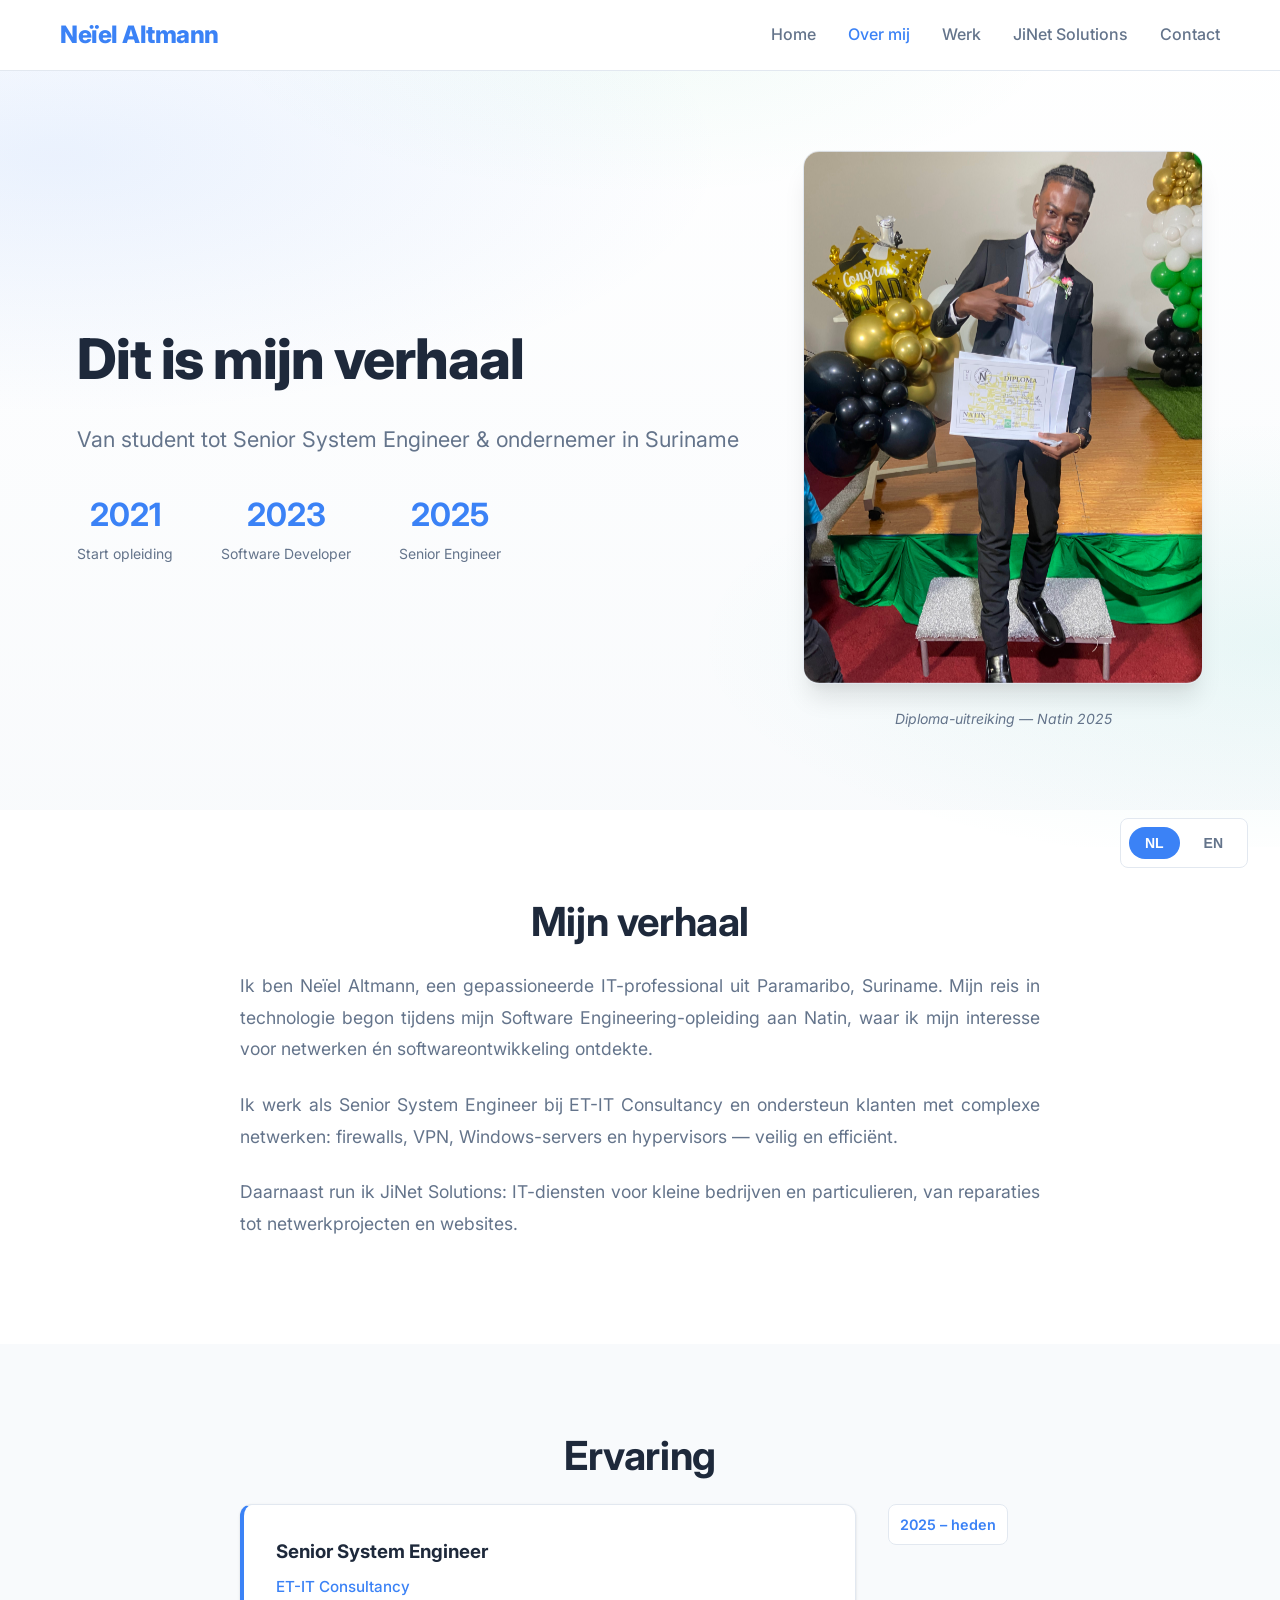
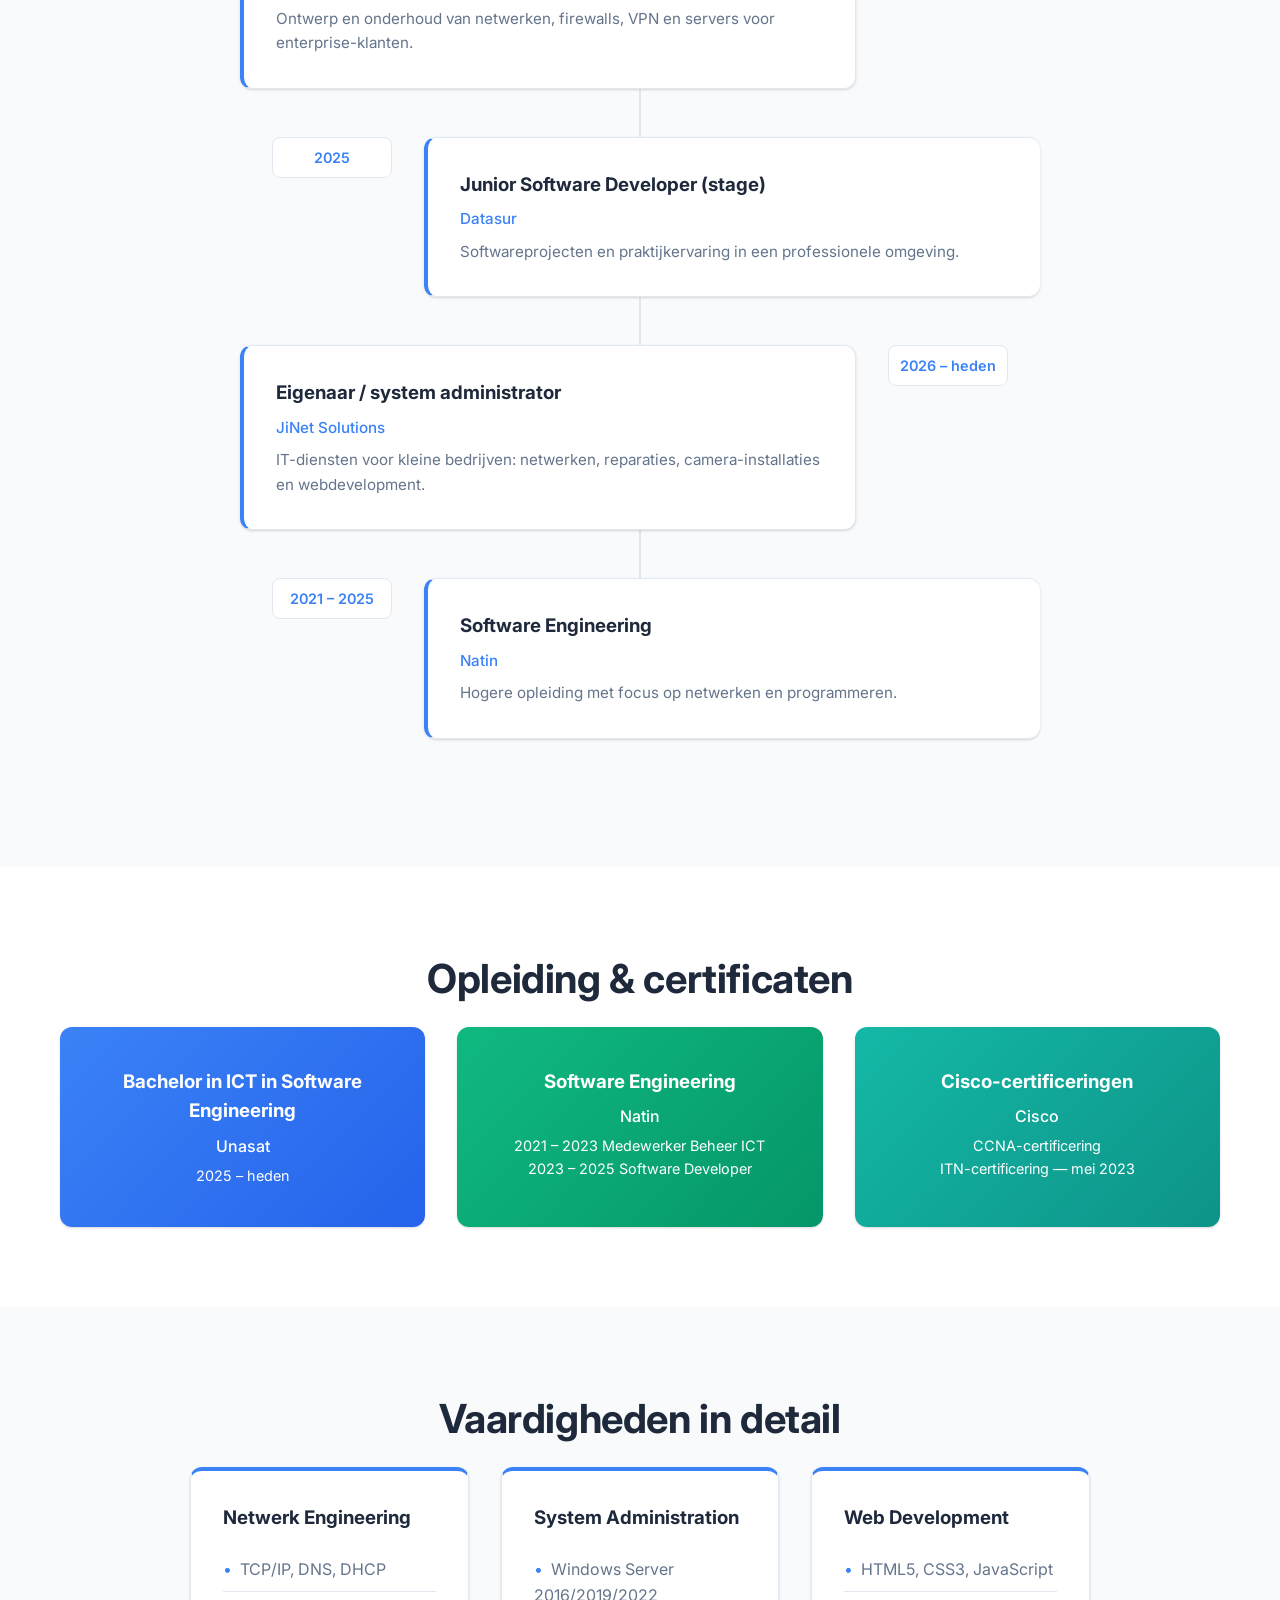
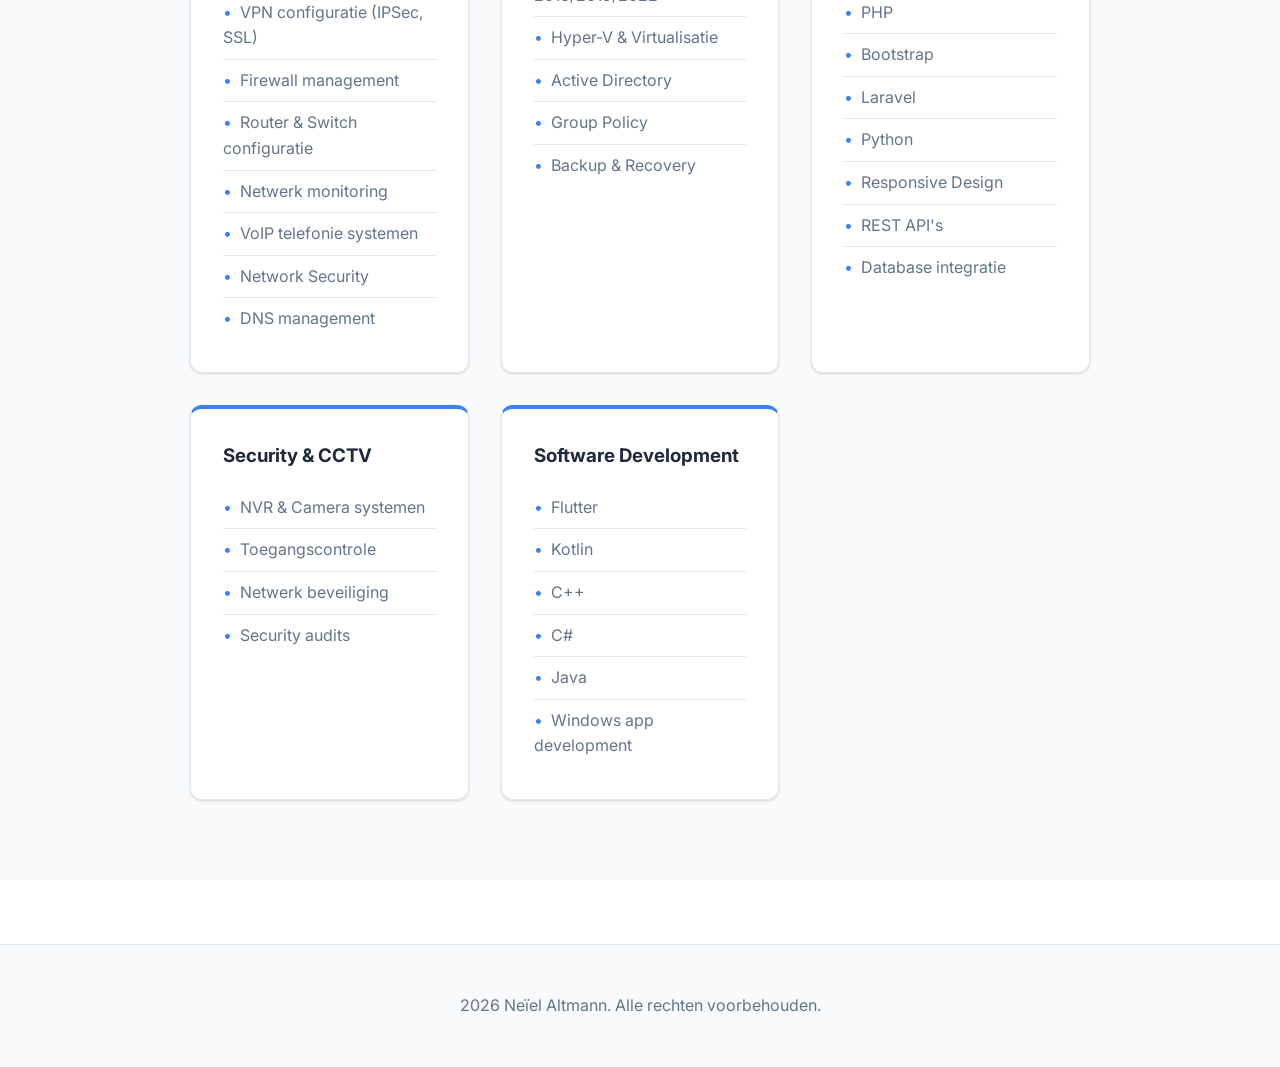
==== commit f311c0d2: "final web" ====
--- a/about.html
+++ b/about.html
@@ -3,23 +3,13 @@
 <head>
   <meta charset="UTF-8">
   <meta name="viewport" content="width=device-width, initial-scale=1.0">
-  <title>Over Mij - Neïel Altmann</title>
+  <title>Over mij — Neïel Altmann</title>
   <link rel="stylesheet" href="css/main.css">
   <link rel="stylesheet" href="css/about.css">
-  <link rel="stylesheet" href="css/parallax-3d.css">
 </head>
-<body>
-  <!-- Scroll Progress -->
-  <div class="scroll-progress"></div>
-
-  <!-- Floating Ambient Background -->
-  <div class="floating-elements-container" style="position: fixed; inset: 0; pointer-events: none; z-index: 0; overflow: hidden;">
-    <div class="floating-element floating-orb orb-blue animate-float float-delay-1" style="width: 400px; height: 400px; top: 10%; left: -10%;" data-float-parallax="0.015"></div>
-    <div class="floating-element floating-orb orb-green animate-float-slow float-delay-2" style="width: 300px; height: 300px; top: 60%; right: -5%;" data-float-parallax="0.025"></div>
-    <div class="floating-element floating-orb orb-teal animate-float float-delay-3" style="width: 250px; height: 250px; top: 30%; right: 20%;" data-float-parallax="0.02"></div>
-  </div>
-
-  <nav class="navbar navbar-3d">
+<body data-page="about">
+
+  <nav class="navbar">
     <div class="container nav-container">
       <a href="index.html" class="logo">Neïel Altmann</a>
       <button class="hamburger" aria-label="Toggle menu">
@@ -28,168 +18,123 @@
         <span></span>
       </button>
       <ul class="nav-links">
-        <li><a href="index.html">Home</a></li>
-        <li><a href="about.html" class="active">Over Mij</a></li>
-        <li><a href="work.html">Werk</a></li>
-        <li><a href="jinet.html">JiNet Solutions</a></li>
-        <li><a href="networking.html">Netwerken</a></li>
-        <li><a href="software.html">Software</a></li>
-        <li><a href="blog.html">Blog</a></li>
-        <li><a href="contact.html">Contact</a></li>
+        <li><a href="index.html" data-i18n="nav_home">Home</a></li>
+        <li><a href="about.html" data-i18n="nav_about">Over mij</a></li>
+        <li><a href="work.html" data-i18n="nav_work">Werk</a></li>
+        <li><a href="jinet.html" data-i18n="nav_jinet">JiNet Solutions</a></li>
+        <li><a href="contact.html" data-i18n="nav_contact">Contact</a></li>
       </ul>
     </div>
   </nav>
 
-  <!-- Full Width Hero with Photo -->
-  <section class="about-hero parallax-scene" style="position: relative; z-index: 1;">
+  <section class="about-hero hero-parallax hero-parallax-intro">
     <div class="about-hero-content">
-      <div class="about-hero-text reveal-element" data-reveal>
-        <h1 class="text-reveal revealed">
-          <span class="text-reveal-inner">Dit is mijn verhaal</span>
-        </h1>
-        <p class="lead reveal-element" data-reveal>Van student tot Senior System Engineer & ondernemer in Suriname</p>
-        <div class="hero-stats reveal-element stagger-container" data-reveal>
-          <div class="stat tilt-card" data-tilt>
-            <div class="tilt-card-shine"></div>
-            <span class="stat-number tilt-card-content">2021</span>
-            <span class="stat-label tilt-card-content">Start opleiding</span>
-          </div>
-          <div class="stat tilt-card" data-tilt>
-            <div class="tilt-card-shine"></div>
-            <span class="stat-number tilt-card-content">2023</span>
-            <span class="stat-label tilt-card-content">JiNet Solutions</span>
-          </div>
-          <div class="stat tilt-card" data-tilt>
-            <div class="tilt-card-shine"></div>
-            <span class="stat-number tilt-card-content">2025</span>
-            <span class="stat-label tilt-card-content">Senior Engineer</span>
-          </div>
-        </div>
-      </div>
-      <div class="about-hero-image reveal-element reveal-scale" data-reveal>
-        <div class="tilt-card hero-photo-3d" data-tilt>
-          <div class="tilt-card-shine"></div>
-          <img src="img/uitreiking.jpg" alt="Neïel Altmann" class="about-photo tilt-card-content">
-        </div>
-        <p class="photo-caption">Diploma uitreiking - Natin 2025</p>
-      </div>
-    </div>
-  </section>
-
-  <!-- Story Section -->
-  <section class="section" style="position: relative; z-index: 1;">
-    <div class="container">
-      <h2 class="section-title reveal-element" data-reveal>Mijn Verhaal</h2>
+      <div class="about-hero-text">
+        <h1 data-i18n="ab_hero_title">Dit is mijn verhaal</h1>
+        <p class="lead" data-i18n="ab_hero_lead">Van student tot Senior System Engineer & ondernemer in Suriname</p>
+        <div class="hero-stats">
+          <div class="stat">
+            <span class="stat-number">2021</span>
+            <span class="stat-label" data-i18n="ab_stat_start">Start opleiding</span>
+          </div>
+          <div class="stat">
+            <span class="stat-number">2023</span>
+            <span class="stat-label" data-i18n="ab_stat_jinet">Software Developer</span>
+          </div>
+          <div class="stat">
+            <span class="stat-number">2025</span>
+            <span class="stat-label" data-i18n="ab_stat_senior">Senior Engineer</span>
+          </div>
+        </div>
+      </div>
+      <div class="about-hero-image parallax-photo-shell" data-soft-parallax>
+        <img src="img/uitreiking.jpg" alt="Neïel Altmann" class="about-photo parallax-photo-target">
+        <p class="photo-caption" data-i18n="ab_cap_grad">Diploma-uitreiking — Natin 2025</p>
+      </div>
+    </div>
+  </section>
+
+  <section class="section">
+    <div class="container">
+      <h2 class="section-title" data-i18n="ab_story_title">Mijn Verhaal</h2>
       <div class="story-content">
-        <p class="story-text reveal-element" data-reveal>
-          Ik ben Neïel Altmann, een gepassioneerde IT-professional uit Paramaribo, Suriname. 
-          Mijn reis in de technologie begon tijdens mijn studie Software Engineering aan Natin, 
-          waar ik mijn liefde voor zowel netwerken als software ontwikkeling ontdekte.
-        </p>
-        <p class="story-text reveal-element" data-reveal>
-          Tegenwoordig werk ik als Senior System Engineer bij ET-IT Consultancy, waar ik 
-          complexe netwerkinfrastructuren opzet en onderhoud voor diverse klanten. Van firewalls 
-          en VPN-oplossingen tot Windows servers en Hypervisors - ik zorg dat bedrijven veilig 
-          en efficiënt kunnen werken.
-        </p>
-        <p class="story-text reveal-element" data-reveal>
-          Naast mijn baan heb ik mijn eigen bedrijf JiNet Solutions opgericht. Hier bied ik 
-          IT-diensten aan kleine bedrijven en particulieren, van hardware reparaties tot 
-          complete netwerkoplossingen en website ontwikkeling.
-        </p>
-      </div>
-    </div>
-  </section>
-
-  <!-- Experience Timeline -->
-  <section class="section" style="background: var(--bg-light); position: relative; z-index: 1;">
-    <div class="container">
-      <h2 class="section-title reveal-element" data-reveal>Ervaring</h2>
-      
-      <div class="timeline stagger-container">
-        <div class="timeline-item reveal-element tilt-card hover-lift" data-reveal data-tilt>
-          <div class="timeline-date">2025 - Heden</div>
-          <div class="timeline-content">
-            <h3>Senior System Engineer</h3>
+        <p class="story-text" data-i18n="ab_story_p1"></p>
+        <p class="story-text" data-i18n="ab_story_p2"></p>
+        <p class="story-text" data-i18n="ab_story_p3"></p>
+      </div>
+    </div>
+  </section>
+
+  <section class="section section-muted">
+    <div class="container">
+      <h2 class="section-title" data-i18n="ab_exp_title">Ervaring</h2>
+      <div class="timeline">
+        <div class="timeline-item">
+          <div class="timeline-date" data-i18n="ab_tl_d1">2025 – heden</div>
+          <div class="timeline-content">
+            <h3 data-i18n="ab_tl_r1">Senior System Engineer</h3>
             <p class="company">ET-IT Consultancy</p>
-            <p>Opzetten en onderhouden van netwerkinfrastructuren, firewalls, VPN's en servers voor enterprise klanten.</p>
-          </div>
-        </div>
-        
-        <div class="timeline-item reveal-element tilt-card hover-lift" data-reveal data-tilt>
-          <div class="timeline-date">2025</div>
-          <div class="timeline-content">
-            <h3>Junior Software Developer (Stage)</h3>
+            <p data-i18n="ab_tl_b1"></p>
+          </div>
+        </div>
+        <div class="timeline-item">
+          <div class="timeline-date" data-i18n="ab_tl_d2">2025</div>
+          <div class="timeline-content">
+            <h3 data-i18n="ab_tl_r2">Junior Software Developer (Stage)</h3>
             <p class="company">Datasur</p>
-            <p>Software development projecten en het opdoen van praktijkervaring in een professionele omgeving.</p>
-          </div>
-        </div>
-        
-        <div class="timeline-item reveal-element tilt-card hover-lift" data-reveal data-tilt>
-          <div class="timeline-date">2023 - Heden</div>
-          <div class="timeline-content">
-            <h3>Eigenaar / System Administrator</h3>
-            <p class="company">JiNet Solutions (Eigen Bedrijf)</p>
-            <p>IT-diensten voor kleine bedrijven: netwerken, reparaties, camera installaties en webdevelopment.</p>
-          </div>
-        </div>
-        
-        <div class="timeline-item reveal-element tilt-card hover-lift" data-reveal data-tilt>
-          <div class="timeline-date">2021 - 2025</div>
-          <div class="timeline-content">
-            <h3>Software Engineering</h3>
+            <p data-i18n="ab_tl_b2"></p>
+          </div>
+        </div>
+        <div class="timeline-item">
+          <div class="timeline-date" data-i18n="ab_tl_d3">2026 – heden</div>
+          <div class="timeline-content">
+            <h3 data-i18n="ab_tl_r3">Software Developer</h3>
+            <p class="company" data-i18n="ab_tl_co3">JiNet Solutions</p>
+            <p data-i18n="ab_tl_b3"></p>
+          </div>
+        </div>
+        <div class="timeline-item">
+          <div class="timeline-date" data-i18n="ab_tl_d4">2021 – 2025</div>
+          <div class="timeline-content">
+            <h3 data-i18n="ab_tl_r4">Software Engineering</h3>
             <p class="company">Natin</p>
-            <p>Hogere opleiding Software Engineering met focus op netwerken en programmeren.</p>
-          </div>
-        </div>
-      </div>
-    </div>
-  </section>
-
-  <!-- Education & Certs -->
-  <section class="section" style="position: relative; z-index: 1;">
-    <div class="container">
-      <h2 class="section-title reveal-element" data-reveal>Opleiding & Certificaten</h2>
-      <div class="grid grid-3 stagger-container">
-        <div class="card cert-card reveal-element tilt-card hover-lift" data-reveal data-tilt>
-          <div class="tilt-card-shine"></div>
-          <div class="tilt-card-content">
-          <h3>Bachelor of Science in Software Engineering</h3>
+            <p data-i18n="ab_tl_b4"></p>
+          </div>
+        </div>
+      </div>
+    </div>
+  </section>
+
+  <section class="section">
+    <div class="container">
+      <h2 class="section-title" data-i18n="ab_edu_title">Opleiding & Certificaten</h2>
+      <div class="grid grid-3">
+        <div class="card cert-card">
+          <h3 data-i18n="ab_cert_bsc">Bachelor in ICT in Software Engineering</h3>
           <p class="institution">Unasat</p>
-          <p class="year">2025 - Heden</p>
-        </div>
-        </div>
-        
-        <div class="card cert-card reveal-element tilt-card hover-lift" data-reveal data-tilt>
-          <div class="tilt-card-shine"></div>
-          <div class="tilt-card-content">
-          <h3>Software Engineering</h3>
+          <p class="year" data-i18n="ab_cert_unasat_year">2025 – heden</p>
+        </div>
+        <div class="card cert-card">
+          <h3 data-i18n="ab_cert_se">Software Engineering</h3>
           <p class="institution">Natin</p>
-          <p class="year">2021 - 2023 Medewerker Beheer ICT</p>
-          <p class="year">2023 - 2025 Software Developer</p>
-        </div>
-        </div>
-        
-        <div class="card cert-card reveal-element tilt-card hover-lift" data-reveal data-tilt>
-          <div class="tilt-card-shine"></div>
-          <div class="tilt-card-content">
-          <h3>Cisco Certifications</h3>
+          <p class="year" data-i18n="ab_cert_natin_line1"></p>
+          <p class="year" data-i18n="ab_cert_natin_line2"></p>
+        </div>
+        <div class="card cert-card">
+          <h3 data-i18n="ab_cert_cisco">Cisco Certifications</h3>
           <p class="institution">Cisco</p>
-          <p class="year">CCNA Certification</p>
-          <p class="year">ITN Certification - Mei 2023</p>
-        </div>
-      </div>
-    </div>
-  </section>
-
-  <!-- Skills Detail -->
-  <section class="section" style="background: var(--bg-light); position: relative; z-index: 1;">
-    <div class="container">
-      <h2 class="section-title reveal-element" data-reveal>Vaardigheden in Detail</h2>
-      <div class="skills-detail stagger-container">
-        <div class="skill-category reveal-element tilt-card hover-lift" data-reveal data-tilt>
-          <div class="tilt-card-shine"></div>
-          <div class="tilt-card-content">
+          <p class="year" data-i18n="ab_cert_ccna"></p>
+          <p class="year" data-i18n="ab_cert_itn"></p>
+        </div>
+      </div>
+    </div>
+  </section>
+
+  <section class="section section-muted">
+    <div class="container">
+      <h2 class="section-title" data-i18n="ab_detail_title">Vaardigheden in Detail</h2>
+      <div class="skills-detail">
+        <div class="skill-category">
           <h3>Netwerk Engineering</h3>
           <ul>
             <li>TCP/IP, DNS, DHCP</li>
@@ -202,11 +147,7 @@
             <li>DNS management</li>
           </ul>
         </div>
-        </div>
-        
-        <div class="skill-category reveal-element tilt-card hover-lift" data-reveal data-tilt>
-          <div class="tilt-card-shine"></div>
-          <div class="tilt-card-content">
+        <div class="skill-category">
           <h3>System Administration</h3>
           <ul>
             <li>Windows Server 2016/2019/2022</li>
@@ -216,11 +157,7 @@
             <li>Backup & Recovery</li>
           </ul>
         </div>
-        </div>
-        
-        <div class="skill-category reveal-element tilt-card hover-lift" data-reveal data-tilt>
-          <div class="tilt-card-shine"></div>
-          <div class="tilt-card-content">
+        <div class="skill-category">
           <h3>Web Development</h3>
           <ul>
             <li>HTML5, CSS3, JavaScript</li>
@@ -233,11 +170,7 @@
             <li>Database integratie</li>
           </ul>
         </div>
-        </div>
-        
-        <div class="skill-category reveal-element tilt-card hover-lift" data-reveal data-tilt>
-          <div class="tilt-card-shine"></div>
-          <div class="tilt-card-content">
+        <div class="skill-category">
           <h3>Security & CCTV</h3>
           <ul>
             <li>NVR & Camera systemen</li>
@@ -246,11 +179,7 @@
             <li>Security audits</li>
           </ul>
         </div>
-        </div>
-        
-        <div class="skill-category reveal-element tilt-card hover-lift" data-reveal data-tilt>
-          <div class="tilt-card-shine"></div>
-          <div class="tilt-card-content">
+        <div class="skill-category">
           <h3>Software Development</h3>
           <ul>
             <li>Flutter</li>
@@ -265,22 +194,19 @@
     </div>
   </section>
 
-  <!-- Footer -->
   <footer class="footer">
     <div class="container">
-      <p>2026 Neïel Altmann. Alle rechten voorbehouden.</p>
+      <p data-i18n="footer_copyright">2026 Neïel Altmann. Alle rechten voorbehouden.</p>
     </div>
   </footer>
 
-  <!-- Floating Language Toggle -->
   <div class="lang-toggle">
-    <button id="lang-nl" class="lang-btn active">NL</button>
-    <button id="lang-en" class="lang-btn">EN</button>
+    <button type="button" id="lang-nl" class="lang-btn active">NL</button>
+    <button type="button" id="lang-en" class="lang-btn">EN</button>
   </div>
 
   <script src="js/translations.js"></script>
   <script src="js/main.js"></script>
-  <script src="js/parallax-3d.js"></script>
   <script src="js/about.js"></script>
 </body>
 </html>
--- a/css/main.css
+++ b/css/main.css
@@ -140,20 +140,115 @@
   text-align: center;
 }
 
+/* Parallax-style hero gradient: fixed background moves slower vs content while scrolling */
+@media (prefers-reduced-motion: no-preference) {
+  @media (min-width: 769px) {
+    .hero.hero-parallax {
+      background-attachment: fixed;
+      background-position: center center;
+      background-repeat: no-repeat;
+    }
+  }
+
+  .hero.hero-parallax.hero-parallax-intro .home-hero-inner,
+  .about-hero.hero-parallax.hero-parallax-intro .about-hero-content {
+    animation: parallax-intro-rise 0.95s cubic-bezier(0.33, 1, 0.68, 1) both;
+  }
+
+  .about-hero.hero-parallax.hero-parallax-intro .about-hero-content {
+    animation-delay: 0.07s;
+  }
+
+  @keyframes parallax-intro-rise {
+    from {
+      opacity: 0;
+      transform: translateY(36px);
+    }
+    to {
+      opacity: 1;
+      transform: translateY(0);
+    }
+  }
+}
+
+/* Layered gradients (oorspronkelijk “diepte” gevoel zoals kleurblokken / overlays) */
+.home-hero.hero-parallax {
+  position: relative;
+  overflow-x: clip;
+  isolation: isolate;
+}
+
+.home-hero.hero-parallax::before {
+  content: '';
+  position: absolute;
+  inset: -5% -10%;
+  background:
+    radial-gradient(ellipse 75% 55% at 88% 8%, rgba(59, 130, 246, 0.1), transparent 58%),
+    radial-gradient(ellipse 70% 50% at 6% 88%, rgba(20, 184, 166, 0.08), transparent 55%),
+    radial-gradient(ellipse 60% 40% at 50% 100%, rgba(16, 185, 129, 0.05), transparent 50%);
+  opacity: 0.95;
+  pointer-events: none;
+  z-index: 0;
+}
+
+.home-hero.hero-parallax .container {
+  position: relative;
+  z-index: 1;
+}
+
+/* Scroll-shift via --parallax-y (zet main.js); perspectief zoals klassiek parallax-paneel */
+.parallax-photo-shell {
+  perspective: 900px;
+  transform-style: preserve-3d;
+  --parallax-y: 0px;
+}
+
+.parallax-photo-target {
+  transform: translateY(var(--parallax-y, 0px));
+  will-change: transform;
+  transition: transform 0.15s linear;
+}
+
+@media (prefers-reduced-motion: reduce) {
+  .parallax-photo-target {
+    will-change: auto;
+    transform: none;
+  }
+
+  .hero.hero-parallax {
+    background-attachment: scroll;
+  }
+
+  .hero.hero-parallax.hero-parallax-intro .home-hero-inner,
+  .about-hero.hero-parallax.hero-parallax-intro .about-hero-content {
+    animation: none;
+    opacity: 1;
+    transform: none;
+  }
+}
+
 @media (max-width: 768px) {
+  .parallax-photo-target {
+    will-change: auto;
+    transform: none !important;
+  }
+
   .hero {
     padding: 4rem 0;
   }
-  
+
+  .hero.hero-parallax {
+    background-attachment: scroll;
+  }
+
   .hero h1 {
     font-size: 2.5rem;
   }
-  
+
   .hero p {
     font-size: 1.1rem;
   }
 }
-
 .hero-content {
   max-width: 800px;
   margin: 0 auto;
@@ -380,8 +475,13 @@
   transition: all 0.3s ease;
 }
 
-.hero-photo:hover {
+.hero-photo:hover:not(.parallax-photo-target) {
   transform: scale(1.02);
+  box-shadow: 0 25px 50px -12px rgba(0, 0, 0, 0.25);
+}
+
+.hero-photo.parallax-photo-target:hover {
+  transform: translateY(var(--parallax-y, 0px)) scale(1.02);
   box-shadow: 0 25px 50px -12px rgba(0, 0, 0, 0.25);
 }
 
@@ -393,60 +493,12 @@
   }
 }
 
-/* Blog Post Styles */
-.blog-card {
-  display: flex;
-  flex-direction: column;
-  height: 100%;
-}
-
-.blog-card .card-text {
-  flex-grow: 1;
-  margin-bottom: 1rem;
-}
-
-.blog-meta {
-  display: flex;
-  gap: 1rem;
-  margin-bottom: 1rem;
-  font-size: 0.875rem;
-}
-
-.blog-date {
-  color: var(--text-gray);
-}
-
-.blog-category {
+/* Project labels (work cards) */
+.project-label {
   color: var(--primary-blue);
   font-weight: 500;
-}
-
-.post-header {
-  text-align: center;
-  margin-bottom: 3rem;
-}
-
-.post-title {
-  font-size: 2.5rem;
-  font-weight: 700;
-  margin-top: 1rem;
-  margin-bottom: 2rem;
-}
-
-.post-content {
-  max-width: 800px;
-  margin: 0 auto;
-}
-
-.post-content p {
-  margin-bottom: 1.5rem;
-  line-height: 1.8;
-  font-size: 1.125rem;
-}
-
-.post-navigation {
-  margin-top: 3rem;
-  text-align: center;
+  margin-bottom: 0.5rem;
+  display: inline-block;
 }
 
 /* Floating Language Toggle */
@@ -500,8 +552,322 @@
   .grid-4 {
     grid-template-columns: 1fr;
   }
-  
-  .post-title {
-    font-size: 1.75rem;
-  }
-}
+}
+
+/* --- Shared layout utilities --- */
+.section-compact {
+  padding: 3rem 0;
+}
+
+.section-muted {
+  background: var(--bg-light);
+}
+
+.text-center {
+  text-align: center;
+}
+
+.centered-block {
+  max-width: 800px;
+  margin: 0 auto;
+}
+
+.mt-2 {
+  margin-top: 2rem;
+}
+
+.mb-1 {
+  margin-bottom: 1rem;
+}
+
+.intro-lead {
+  font-size: 1.1rem;
+}
+
+.hero-intro-name {
+  font-size: 3.5rem;
+  font-weight: 800;
+  margin: 0 0 1rem;
+  line-height: 1.1;
+  letter-spacing: -0.02em;
+}
+
+.hero-intro-role {
+  font-size: 1.5rem;
+  color: var(--text-gray);
+  margin-bottom: 2rem;
+  line-height: 1.5;
+}
+
+.hero-intro-location {
+  font-size: 1rem;
+  color: var(--text-light);
+  margin-bottom: 2rem;
+  line-height: 1.6;
+}
+
+.hero-actions {
+  flex-wrap: wrap;
+  margin-bottom: 3rem;
+}
+
+.hero-stats-grid {
+  display: grid;
+  grid-template-columns: repeat(3, 1fr);
+  gap: 2rem;
+}
+
+.hero-stat-num {
+  font-size: 2rem;
+  color: var(--primary-blue);
+  font-weight: 800;
+}
+
+.hero-stat-cap {
+  font-size: 0.875rem;
+  color: var(--text-gray);
+  margin-top: 0.25rem;
+}
+
+.hero-photo-wrap {
+  display: flex;
+  justify-content: center;
+}
+
+.hero-photo.hero-photo-large {
+  width: 100%;
+  max-width: 400px;
+  height: auto;
+  max-height: none;
+}
+
+.edu-grid-tight {
+  gap: 1rem;
+}
+
+.card-edu-block {
+  margin-top: 2rem;
+}
+
+.edu-heading {
+  margin-bottom: 1rem;
+  text-align: center;
+}
+
+.card-text-grow {
+  flex-grow: 1;
+}
+
+.project-thumb {
+  width: 100%;
+  height: 200px;
+  object-fit: cover;
+  border-radius: 0.5rem;
+  margin-bottom: 1rem;
+}
+
+/* Homepage projecttegels: hele foto in kader laten passen */
+.project-thumb.project-thumb-fit {
+  object-fit: contain;
+  object-position: center;
+  background: var(--bg-light);
+}
+
+/* URL bovenaan projectkaart als duidelijke link (geen knop-blok) */
+.project-card-url-top {
+  font-size: 0.9375rem;
+  font-weight: 600;
+  color: var(--primary-blue);
+  text-decoration: underline;
+  text-underline-offset: 4px;
+  margin-bottom: 0.875rem;
+  align-self: flex-start;
+  word-break: break-all;
+}
+
+.project-card-url-top:visited {
+  color: var(--primary-blue);
+}
+
+.project-card-url-top:hover {
+  color: #1d4ed8;
+}
+
+.project-card-kicker {
+  font-size: 0.8125rem;
+  font-weight: 600;
+  letter-spacing: 0.04em;
+  text-transform: uppercase;
+  color: var(--text-gray);
+  margin-bottom: 0.875rem;
+  align-self: flex-start;
+}
+
+.card-feature {
+  display: flex;
+  flex-direction: column;
+}
+
+.tag-accent {
+  display: inline-block;
+  margin-top: 1rem;
+  color: var(--accent-teal);
+  font-weight: 600;
+}
+
+.tag-brand {
+  display: inline-block;
+  margin-top: 1rem;
+  color: var(--primary-blue);
+  font-weight: 600;
+}
+
+.btn-block-mt {
+  margin-top: 1rem;
+  text-align: center;
+}
+
+.hero-page-inner {
+  text-align: center;
+}
+
+.hero-page-title {
+  margin-bottom: 1rem;
+}
+
+.hero-page-lead {
+  font-size: 1.25rem;
+  color: var(--text-gray);
+}
+
+.hero-actions-spaced {
+  margin-top: 2rem;
+}
+
+.cert-card-centered {
+  text-align: center;
+  padding: 2rem;
+}
+
+.cert-note {
+  color: var(--text-light);
+  font-size: 0.9rem;
+}
+
+.work-hub-links {
+  margin-top: -2rem;
+}
+
+.work-hub-links a {
+  color: var(--primary-blue);
+  font-weight: 600;
+  text-decoration: none;
+}
+
+.work-hub-links a:hover {
+  text-decoration: underline;
+}
+
+.section-heading-colored {
+  text-align: center;
+  margin: 3rem 0 2rem;
+}
+
+.section-heading-colored.net {
+  color: var(--primary-blue);
+}
+
+.section-heading-colored.soft {
+  color: var(--primary-green);
+}
+
+.section-heading-colored.jinet {
+  color: var(--accent-teal);
+}
+
+.jinet-intro {
+  max-width: 800px;
+  margin: 0 auto;
+  text-align: center;
+}
+
+.jinet-intro-lead {
+  font-size: 1.1rem;
+  margin-bottom: 1.5rem;
+}
+
+.card-centered-pad {
+  text-align: center;
+  padding: 2rem;
+}
+
+.cta-card {
+  text-align: center;
+  padding: 3rem;
+}
+
+.cta-card h2 {
+  margin-bottom: 1rem;
+}
+
+.cta-card-lead {
+  font-size: 1.1rem;
+  margin-bottom: 2rem;
+  color: var(--text-gray);
+}
+
+.btn-disabled {
+  opacity: 0.6;
+  cursor: not-allowed;
+  pointer-events: none;
+}
+
+/* --- Home hero split --- */
+.home-hero {
+  padding: 6rem 0;
+}
+
+.home-hero-inner {
+  display: grid;
+  grid-template-columns: 1fr 1fr;
+  gap: 4rem;
+  align-items: center;
+  max-width: 1100px;
+  margin: 0 auto;
+  text-align: left;
+}
+
+@media (max-width: 768px) {
+  .home-hero-inner {
+    grid-template-columns: 1fr;
+    gap: 2rem;
+    text-align: center;
+  }
+
+  .home-hero-inner .hero-intro-name {
+    font-size: 2.5rem;
+  }
+
+  .home-hero-inner .hero-stats-grid {
+    gap: 1rem;
+  }
+
+  .home-hero-inner .hero-stat-num {
+    font-size: 1.5rem;
+  }
+
+  .home-hero-inner .hero-photo.hero-photo-large {
+    max-width: 280px;
+  }
+
+  .home-hero-inner .hero-actions {
+    justify-content: center;
+    flex-wrap: nowrap;
+    gap: 0.5rem;
+  }
+
+  .home-hero-inner .hero-actions .btn {
+    padding: 0.75rem 1rem;
+    font-size: 0.875rem;
+  }
+}
--- a/css/about.css
+++ b/css/about.css
@@ -8,6 +8,54 @@
   min-height: 500px;
   display: flex;
   align-items: center;
+}
+
+/* Gelaagde gloed zoals home hero — extra diepte bij openen/scrollen */
+.about-hero.hero-parallax {
+  position: relative;
+  overflow-x: clip;
+  isolation: isolate;
+}
+
+.about-hero.hero-parallax::before {
+  content: '';
+  position: absolute;
+  inset: -5% -10%;
+  background:
+    radial-gradient(ellipse 75% 55% at 12% 15%, rgba(59, 130, 246, 0.1), transparent 58%),
+    radial-gradient(ellipse 70% 50% at 92% 75%, rgba(20, 184, 166, 0.08), transparent 55%),
+    radial-gradient(ellipse 55% 40% at 50% 0%, rgba(16, 185, 129, 0.05), transparent 50%);
+  opacity: 0.95;
+  pointer-events: none;
+  z-index: 0;
+}
+
+.about-hero.hero-parallax .about-hero-content {
+  position: relative;
+  z-index: 1;
+}
+
+/* Match home hero: gradient stays fixed vs scroll on larger screens */
+@media (prefers-reduced-motion: no-preference) {
+  @media (min-width: 769px) {
+    .about-hero.hero-parallax {
+      background-attachment: fixed;
+      background-position: center center;
+      background-repeat: no-repeat;
+    }
+  }
+}
+
+@media (prefers-reduced-motion: reduce) {
+  .about-hero.hero-parallax {
+    background-attachment: scroll;
+  }
+}
+
+@media (max-width: 768px) {
+  .about-hero.hero-parallax {
+    background-attachment: scroll;
+  }
 }
 
 .about-hero-content {
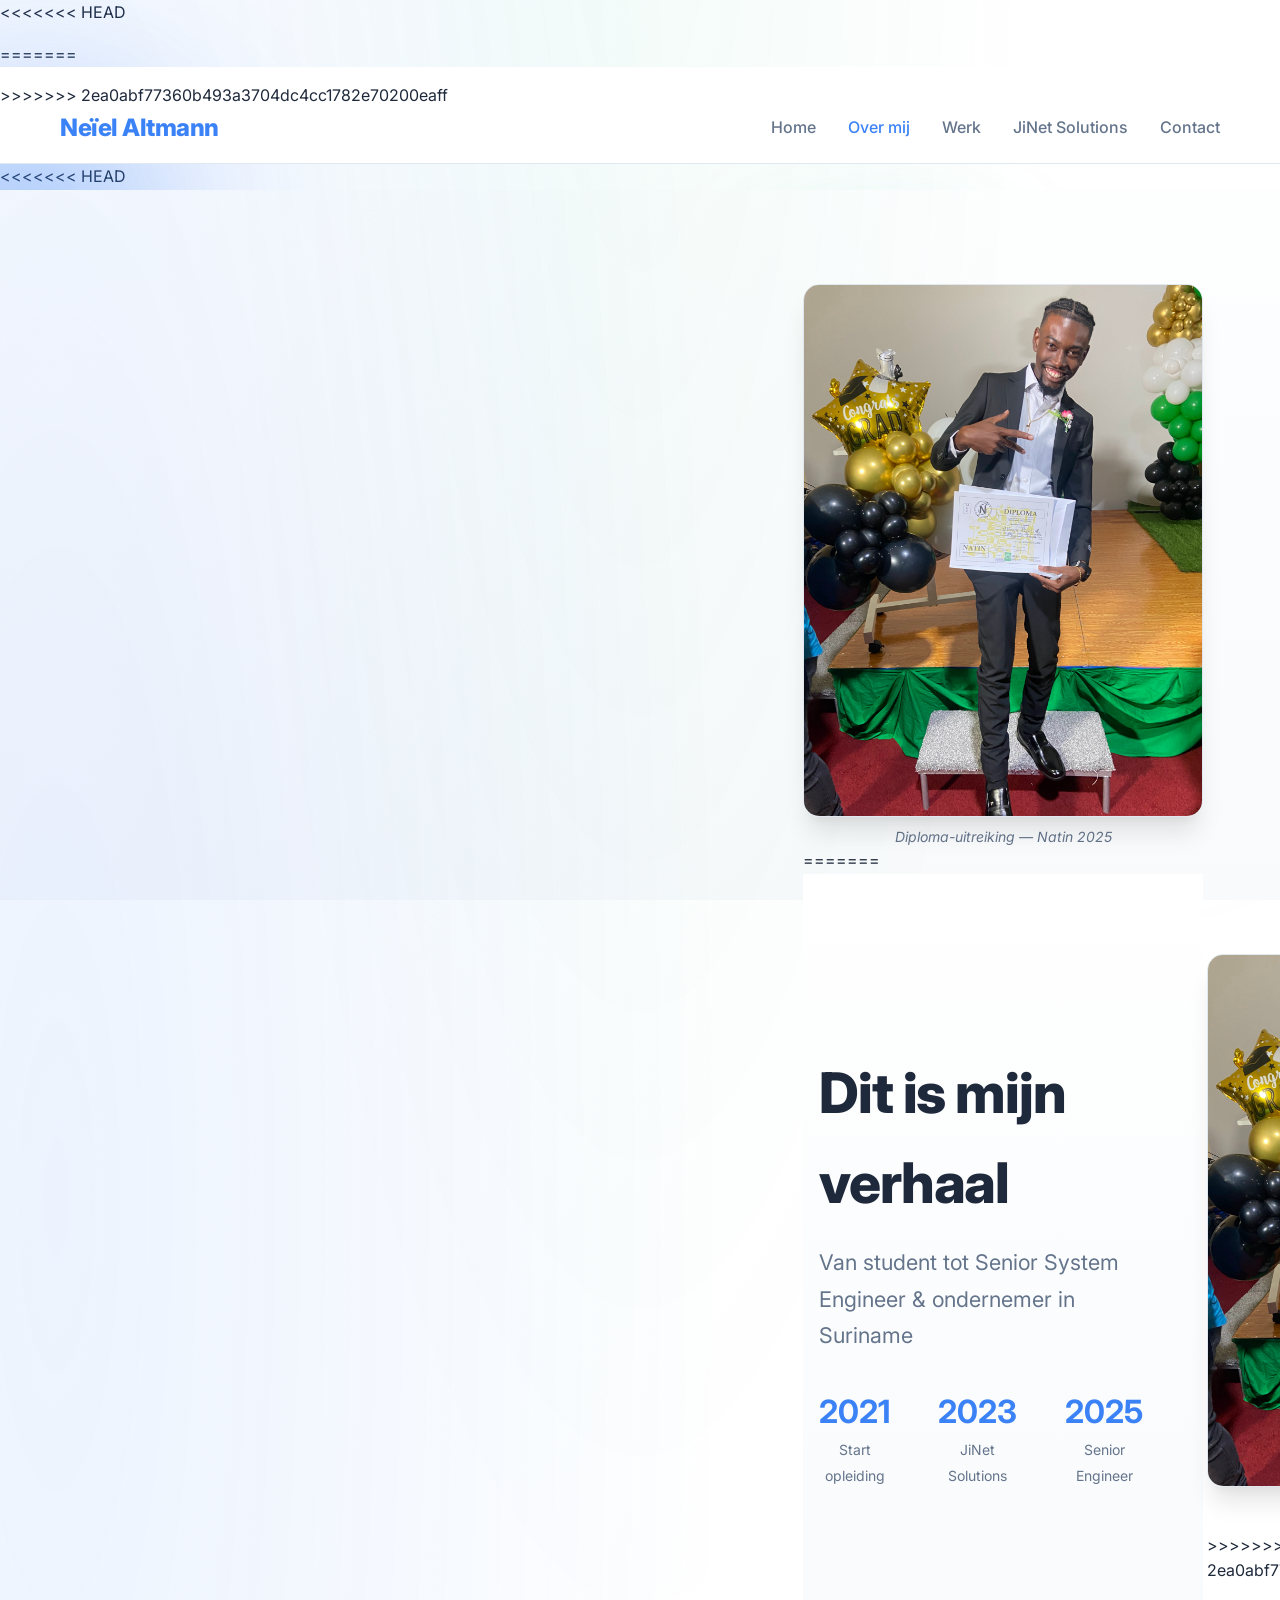
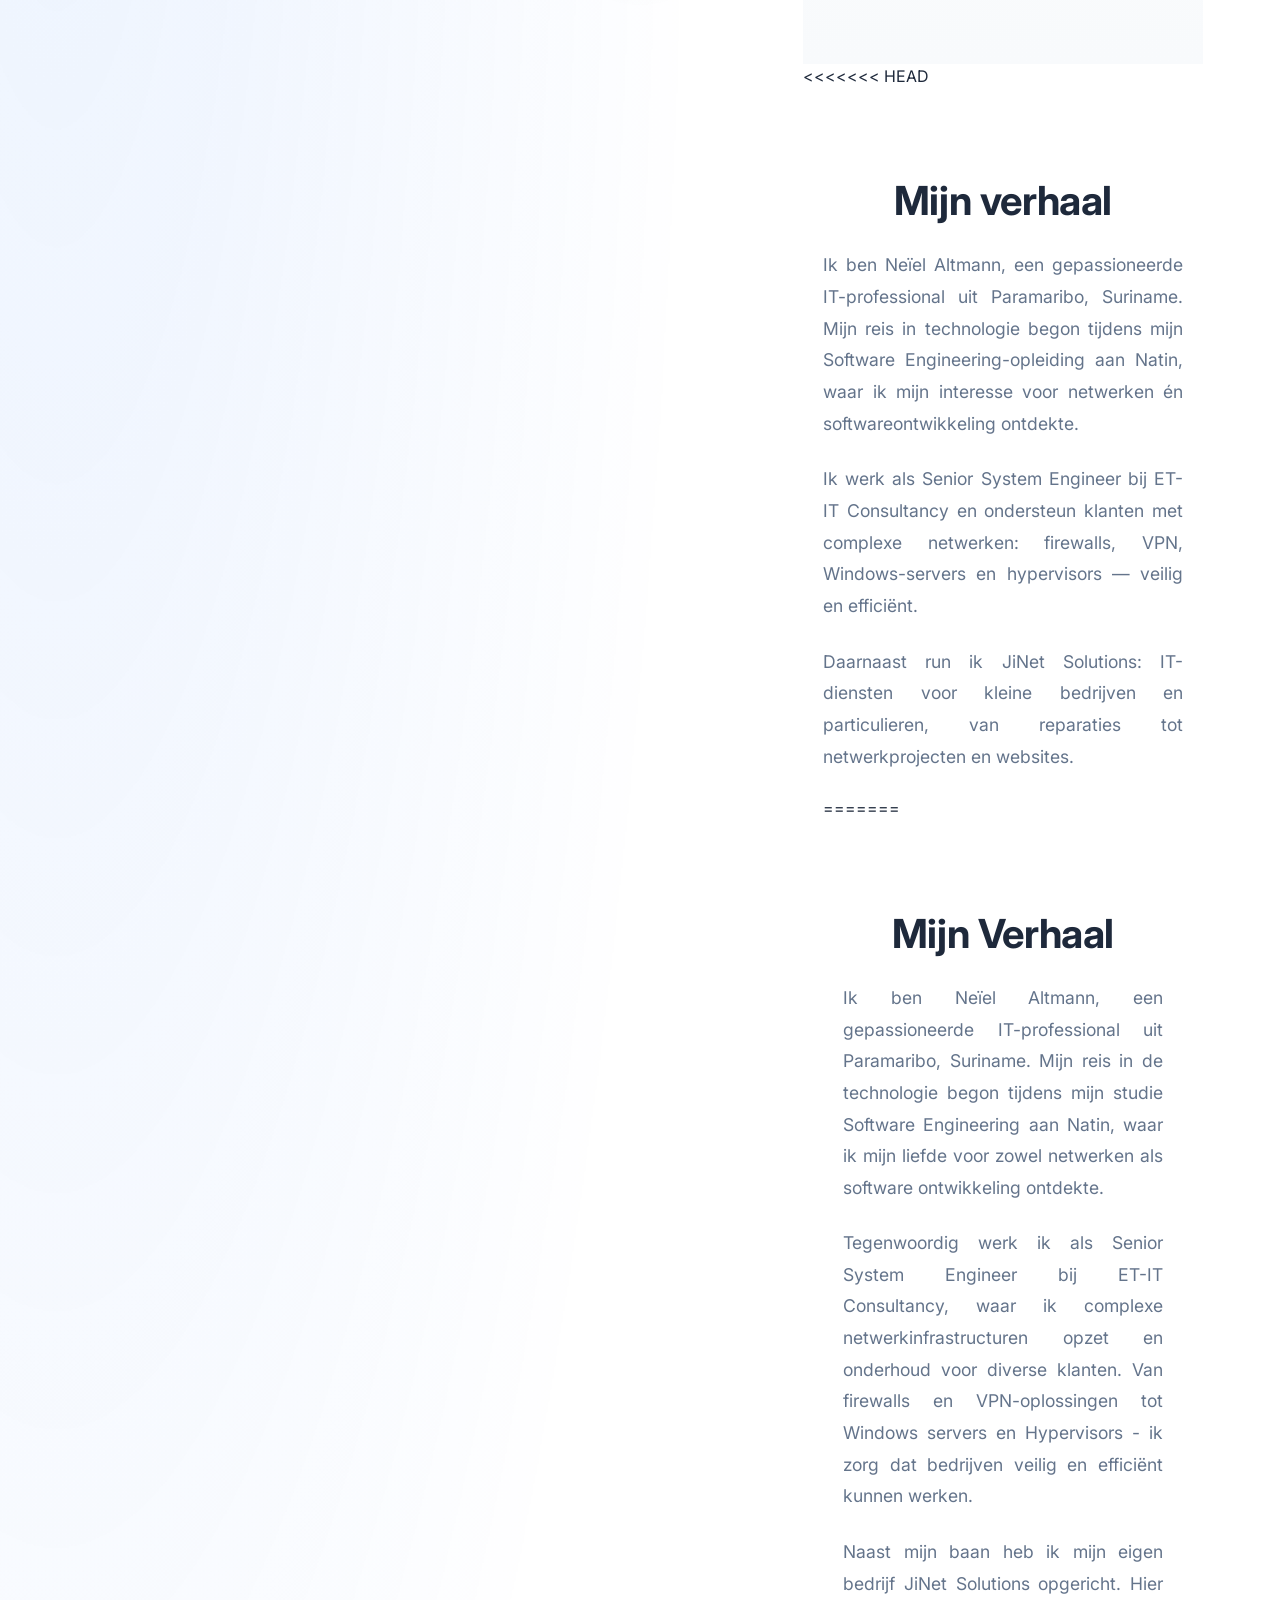
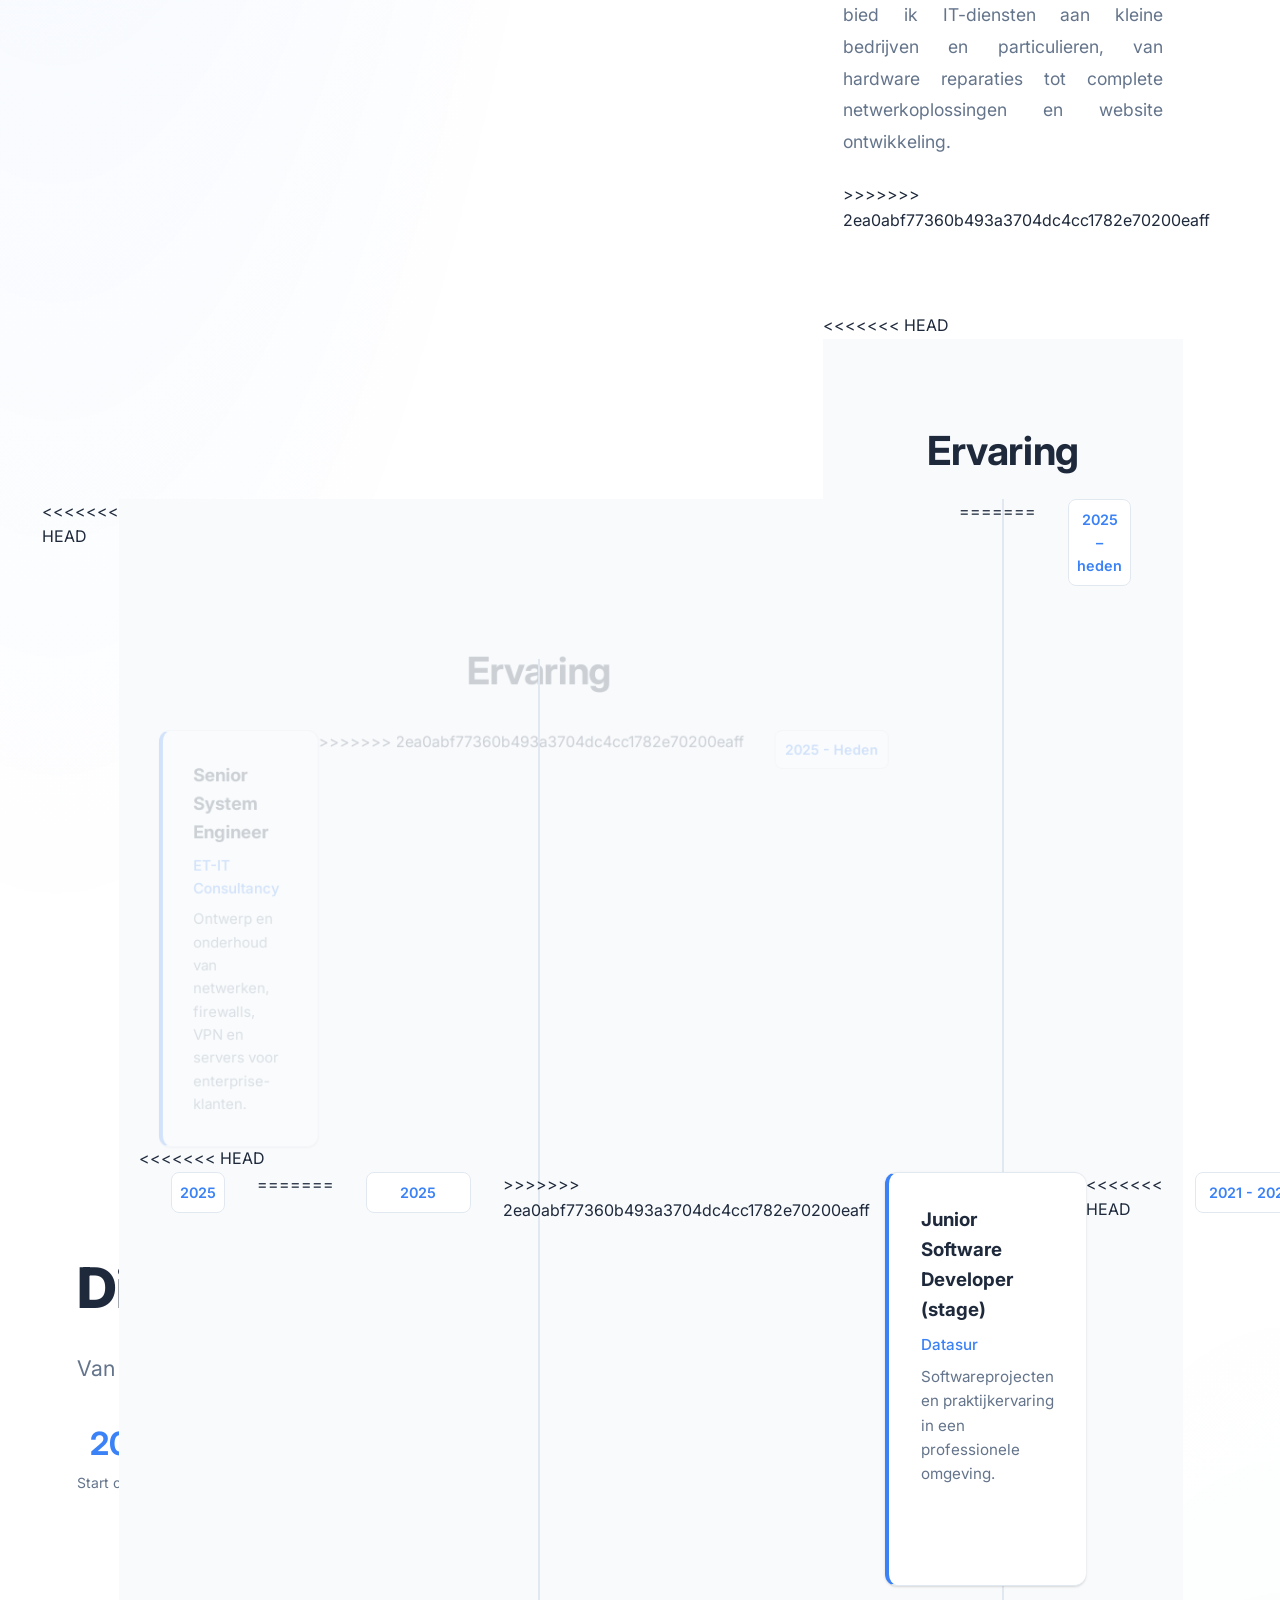
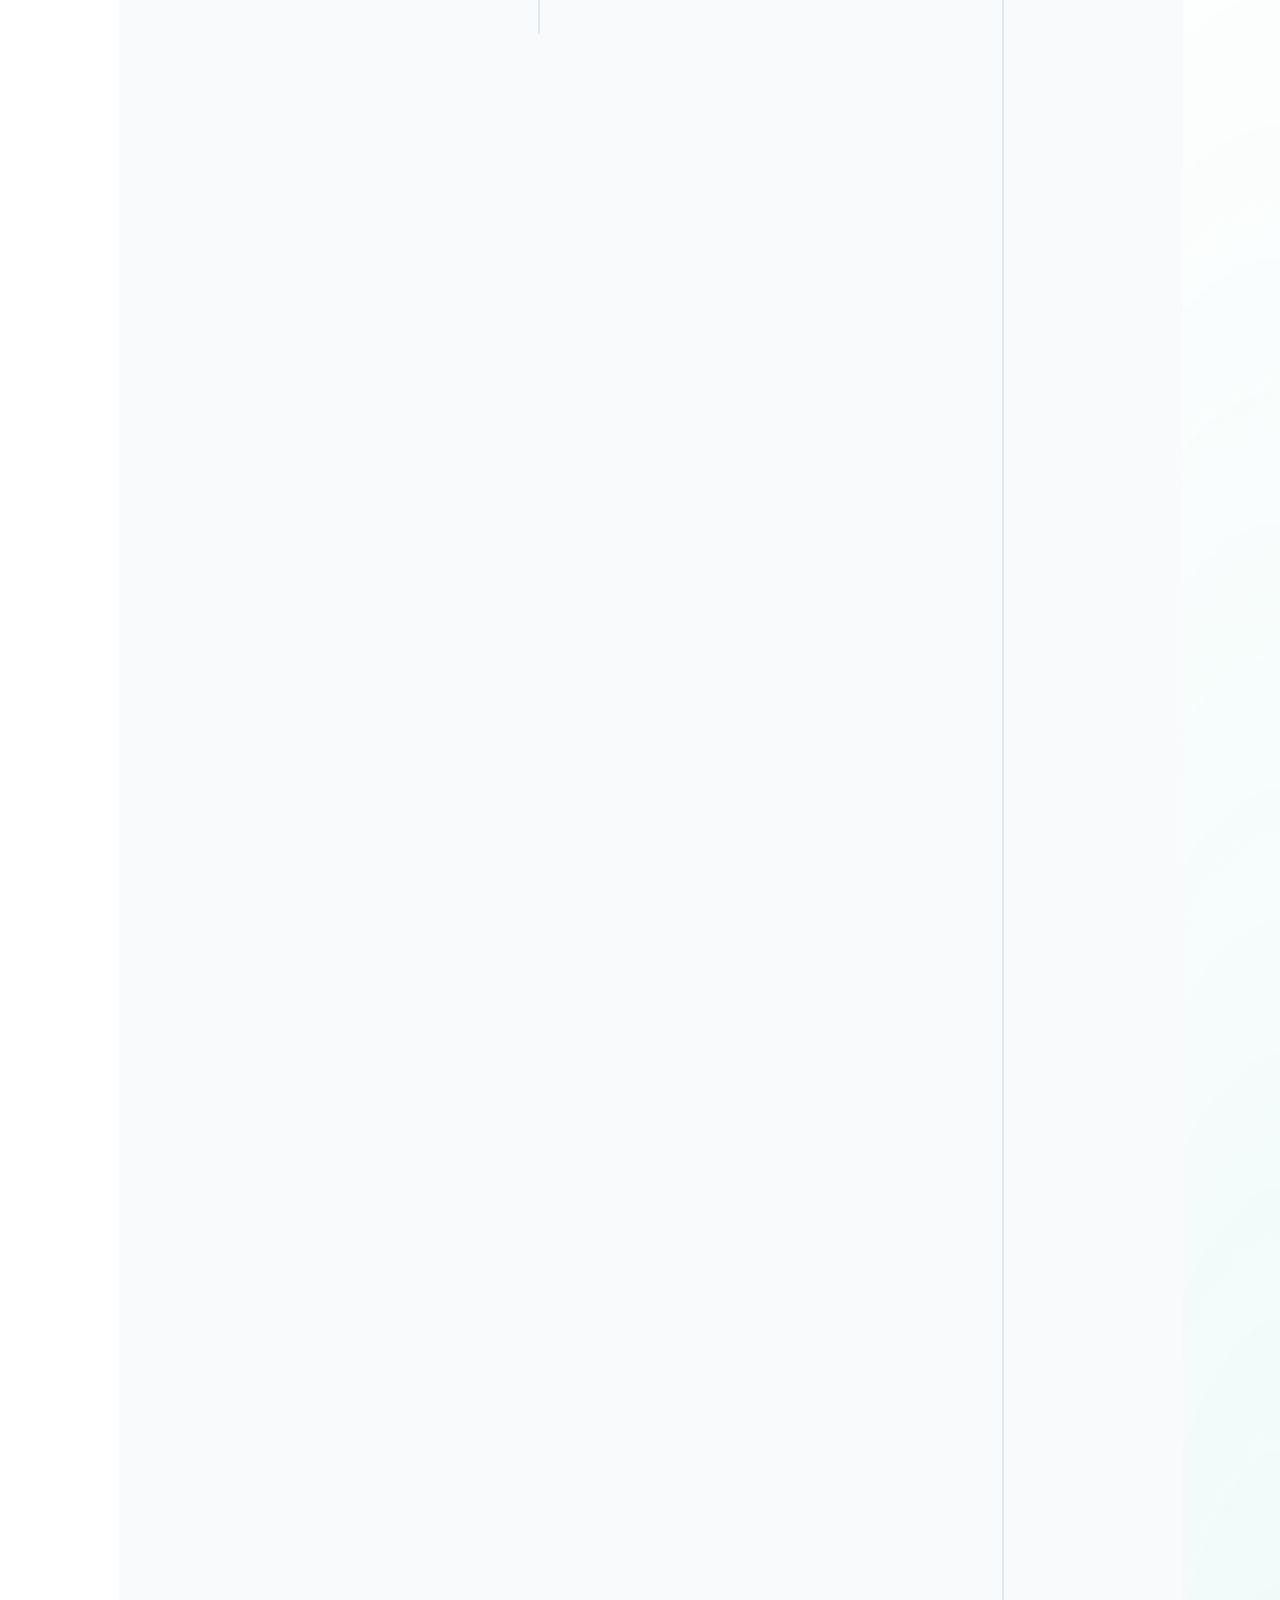
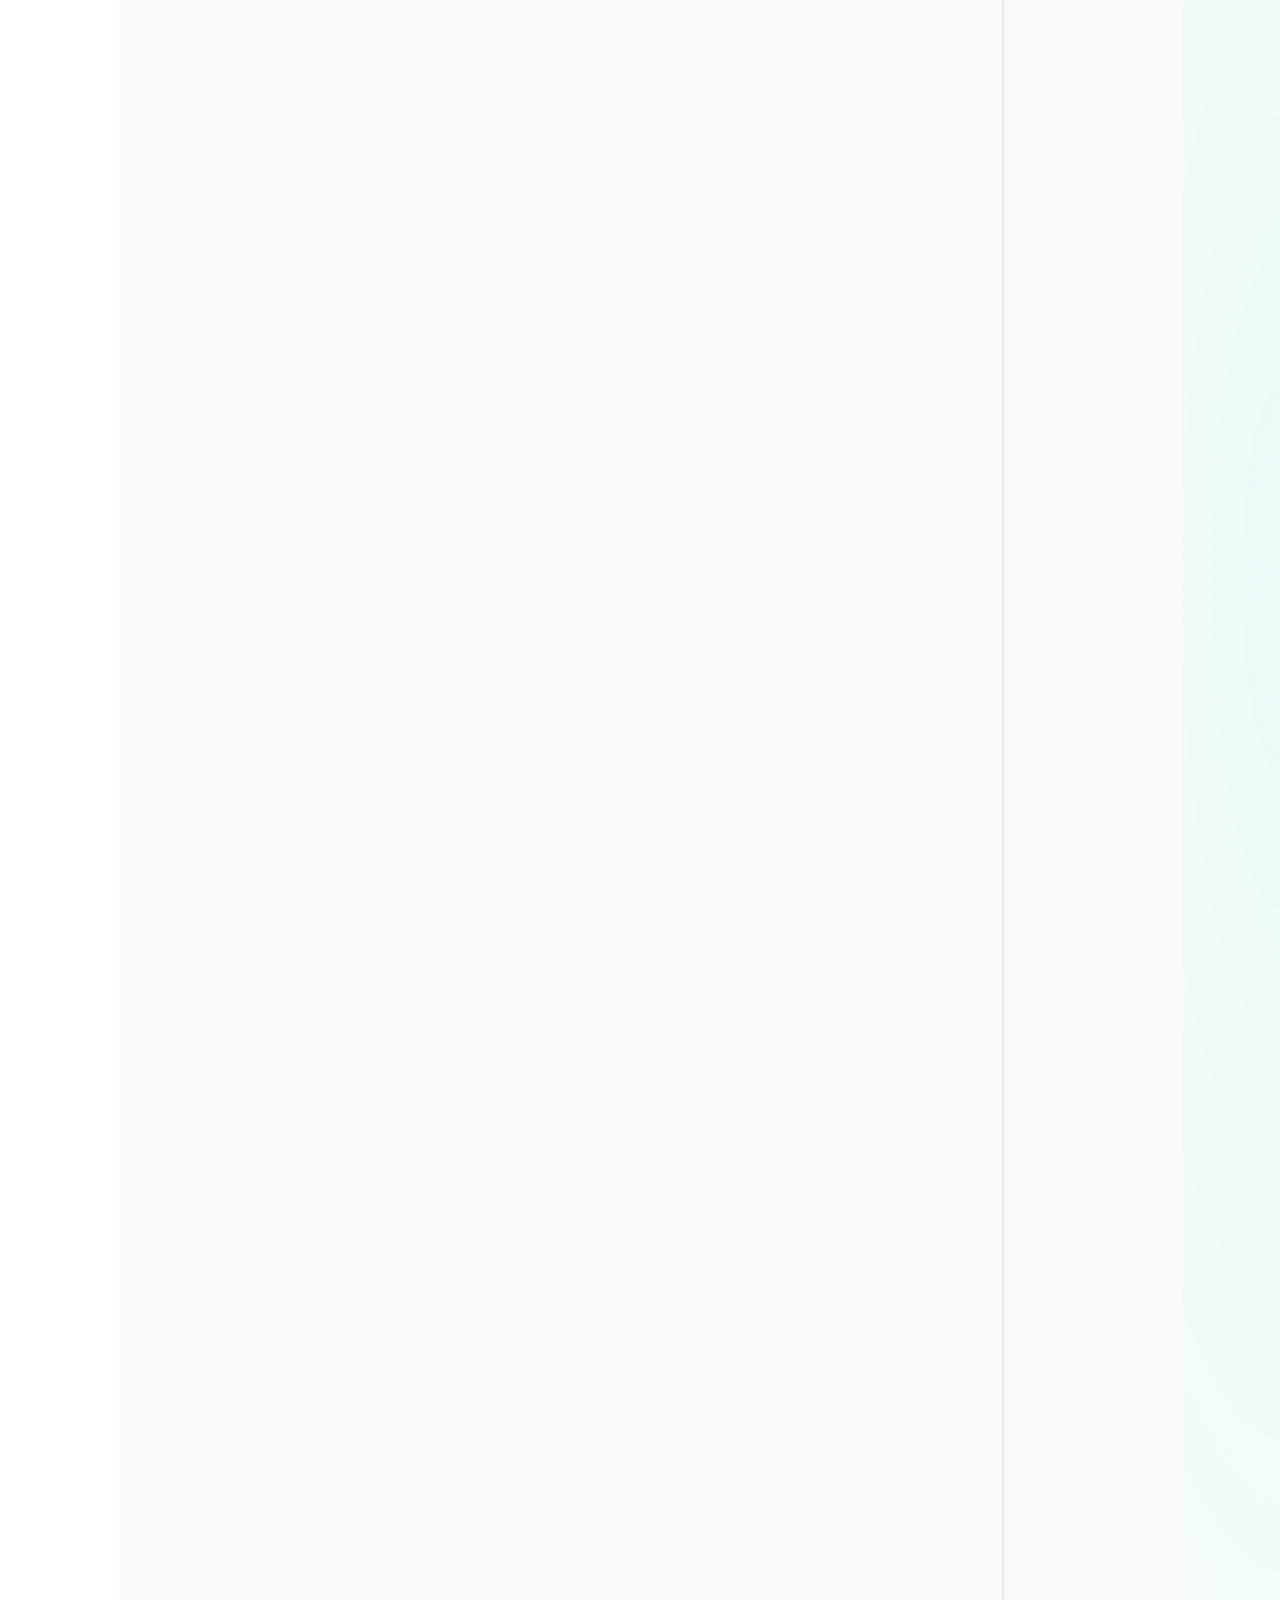
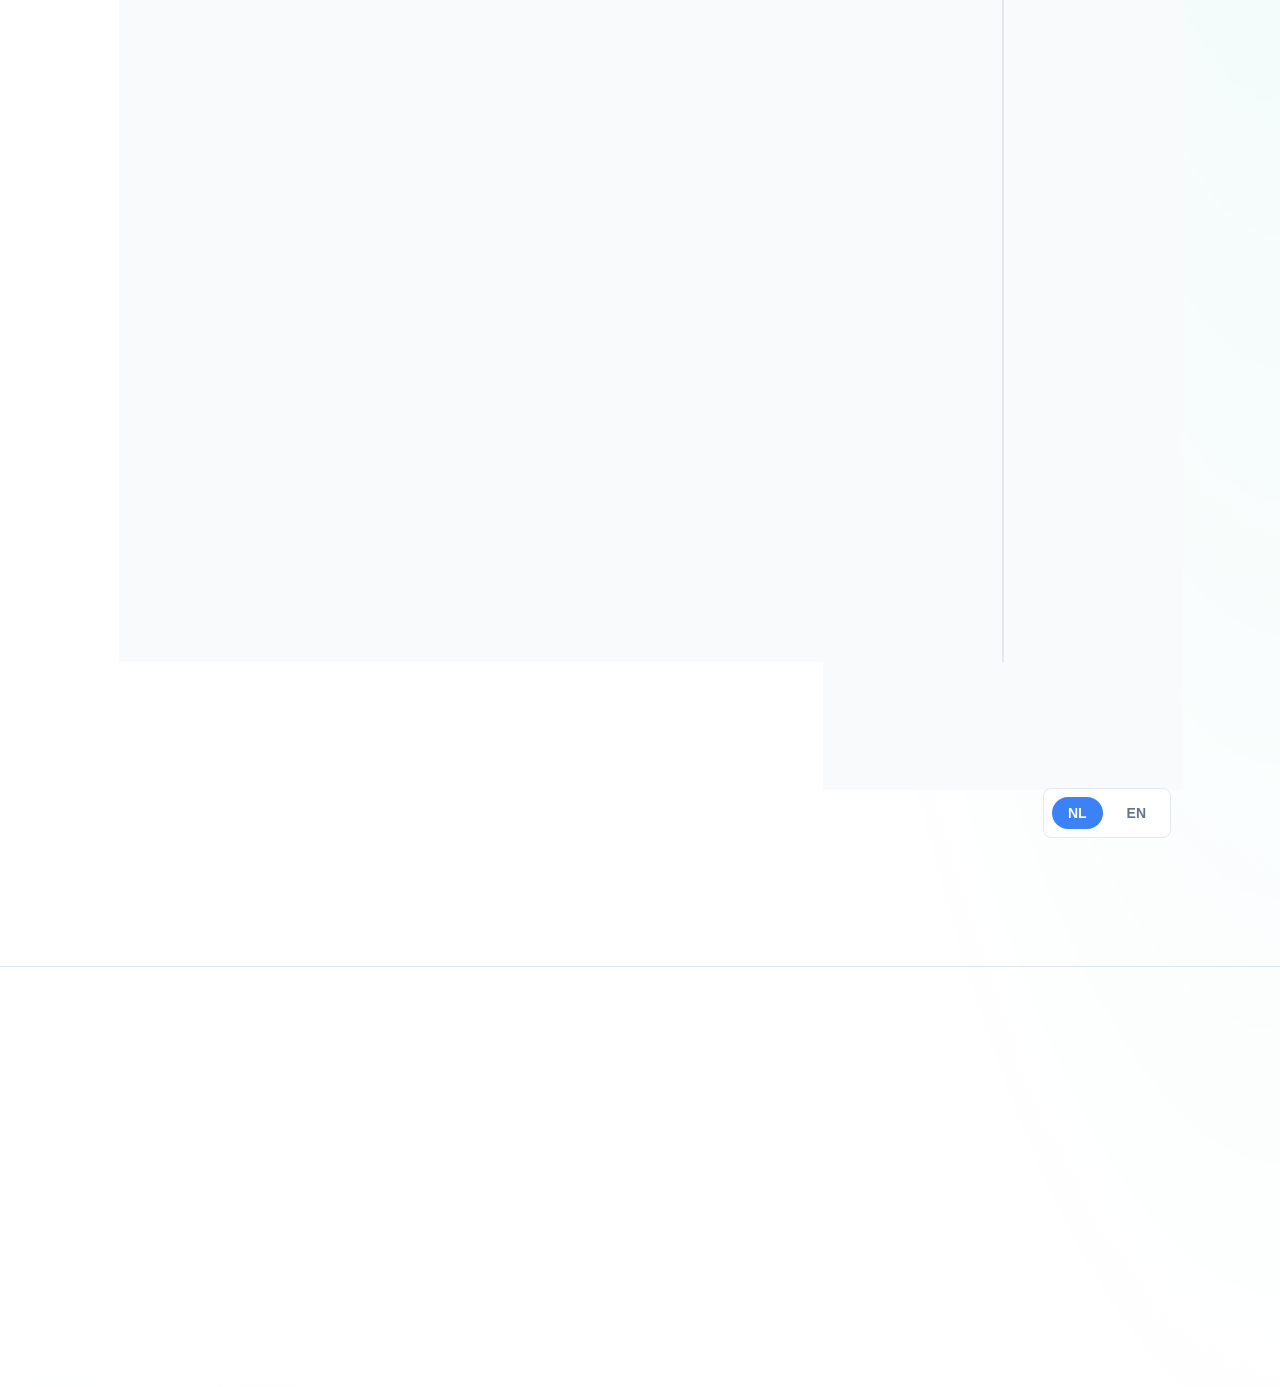
==== commit aef3e122: "new final" ====
--- a/about.html
+++ b/about.html
@@ -6,10 +6,26 @@
   <title>Over mij — Neïel Altmann</title>
   <link rel="stylesheet" href="css/main.css">
   <link rel="stylesheet" href="css/about.css">
+  <link rel="stylesheet" href="css/parallax-3d.css">
 </head>
+<<<<<<< HEAD
 <body data-page="about">
 
   <nav class="navbar">
+=======
+<body>
+  <!-- Scroll Progress -->
+  <div class="scroll-progress"></div>
+
+  <!-- Floating Ambient Background -->
+  <div class="floating-elements-container" style="position: fixed; inset: 0; pointer-events: none; z-index: 0; overflow: hidden;">
+    <div class="floating-element floating-orb orb-blue animate-float float-delay-1" style="width: 400px; height: 400px; top: 10%; left: -10%;" data-float-parallax="0.015"></div>
+    <div class="floating-element floating-orb orb-green animate-float-slow float-delay-2" style="width: 300px; height: 300px; top: 60%; right: -5%;" data-float-parallax="0.025"></div>
+    <div class="floating-element floating-orb orb-teal animate-float float-delay-3" style="width: 250px; height: 250px; top: 30%; right: 20%;" data-float-parallax="0.02"></div>
+  </div>
+
+  <nav class="navbar navbar-3d">
+>>>>>>> 2ea0abf77360b493a3704dc4cc1782e70200eaff
     <div class="container nav-container">
       <a href="index.html" class="logo">Neïel Altmann</a>
       <button class="hamburger" aria-label="Toggle menu">
@@ -27,6 +43,7 @@
     </div>
   </nav>
 
+<<<<<<< HEAD
   <section class="about-hero hero-parallax hero-parallax-intro">
     <div class="about-hero-content">
       <div class="about-hero-text">
@@ -50,10 +67,45 @@
       <div class="about-hero-image parallax-photo-shell" data-soft-parallax>
         <img src="img/uitreiking.jpg" alt="Neïel Altmann" class="about-photo parallax-photo-target">
         <p class="photo-caption" data-i18n="ab_cap_grad">Diploma-uitreiking — Natin 2025</p>
-      </div>
-    </div>
-  </section>
-
+=======
+  <!-- Full Width Hero with Photo -->
+  <section class="about-hero parallax-scene" style="position: relative; z-index: 1;">
+    <div class="about-hero-content">
+      <div class="about-hero-text reveal-element" data-reveal>
+        <h1 class="text-reveal revealed">
+          <span class="text-reveal-inner">Dit is mijn verhaal</span>
+        </h1>
+        <p class="lead reveal-element" data-reveal>Van student tot Senior System Engineer & ondernemer in Suriname</p>
+        <div class="hero-stats reveal-element stagger-container" data-reveal>
+          <div class="stat tilt-card" data-tilt>
+            <div class="tilt-card-shine"></div>
+            <span class="stat-number tilt-card-content">2021</span>
+            <span class="stat-label tilt-card-content">Start opleiding</span>
+          </div>
+          <div class="stat tilt-card" data-tilt>
+            <div class="tilt-card-shine"></div>
+            <span class="stat-number tilt-card-content">2023</span>
+            <span class="stat-label tilt-card-content">JiNet Solutions</span>
+          </div>
+          <div class="stat tilt-card" data-tilt>
+            <div class="tilt-card-shine"></div>
+            <span class="stat-number tilt-card-content">2025</span>
+            <span class="stat-label tilt-card-content">Senior Engineer</span>
+          </div>
+        </div>
+      </div>
+      <div class="about-hero-image reveal-element reveal-scale" data-reveal>
+        <div class="tilt-card hero-photo-3d" data-tilt>
+          <div class="tilt-card-shine"></div>
+          <img src="img/uitreiking.jpg" alt="Neïel Altmann" class="about-photo tilt-card-content">
+        </div>
+        <p class="photo-caption">Diploma uitreiking - Natin 2025</p>
+>>>>>>> 2ea0abf77360b493a3704dc4cc1782e70200eaff
+      </div>
+    </div>
+  </section>
+
+<<<<<<< HEAD
   <section class="section">
     <div class="container">
       <h2 class="section-title" data-i18n="ab_story_title">Mijn Verhaal</h2>
@@ -61,40 +113,92 @@
         <p class="story-text" data-i18n="ab_story_p1"></p>
         <p class="story-text" data-i18n="ab_story_p2"></p>
         <p class="story-text" data-i18n="ab_story_p3"></p>
-      </div>
-    </div>
-  </section>
-
+=======
+  <!-- Story Section -->
+  <section class="section" style="position: relative; z-index: 1;">
+    <div class="container">
+      <h2 class="section-title reveal-element" data-reveal>Mijn Verhaal</h2>
+      <div class="story-content">
+        <p class="story-text reveal-element" data-reveal>
+          Ik ben Neïel Altmann, een gepassioneerde IT-professional uit Paramaribo, Suriname. 
+          Mijn reis in de technologie begon tijdens mijn studie Software Engineering aan Natin, 
+          waar ik mijn liefde voor zowel netwerken als software ontwikkeling ontdekte.
+        </p>
+        <p class="story-text reveal-element" data-reveal>
+          Tegenwoordig werk ik als Senior System Engineer bij ET-IT Consultancy, waar ik 
+          complexe netwerkinfrastructuren opzet en onderhoud voor diverse klanten. Van firewalls 
+          en VPN-oplossingen tot Windows servers en Hypervisors - ik zorg dat bedrijven veilig 
+          en efficiënt kunnen werken.
+        </p>
+        <p class="story-text reveal-element" data-reveal>
+          Naast mijn baan heb ik mijn eigen bedrijf JiNet Solutions opgericht. Hier bied ik 
+          IT-diensten aan kleine bedrijven en particulieren, van hardware reparaties tot 
+          complete netwerkoplossingen en website ontwikkeling.
+        </p>
+>>>>>>> 2ea0abf77360b493a3704dc4cc1782e70200eaff
+      </div>
+    </div>
+  </section>
+
+<<<<<<< HEAD
   <section class="section section-muted">
     <div class="container">
       <h2 class="section-title" data-i18n="ab_exp_title">Ervaring</h2>
       <div class="timeline">
         <div class="timeline-item">
           <div class="timeline-date" data-i18n="ab_tl_d1">2025 – heden</div>
+=======
+  <!-- Experience Timeline -->
+  <section class="section" style="background: var(--bg-light); position: relative; z-index: 1;">
+    <div class="container">
+      <h2 class="section-title reveal-element" data-reveal>Ervaring</h2>
+      
+      <div class="timeline stagger-container">
+        <div class="timeline-item reveal-element tilt-card hover-lift" data-reveal data-tilt>
+          <div class="timeline-date">2025 - Heden</div>
+>>>>>>> 2ea0abf77360b493a3704dc4cc1782e70200eaff
           <div class="timeline-content">
             <h3 data-i18n="ab_tl_r1">Senior System Engineer</h3>
             <p class="company">ET-IT Consultancy</p>
             <p data-i18n="ab_tl_b1"></p>
           </div>
         </div>
+<<<<<<< HEAD
         <div class="timeline-item">
           <div class="timeline-date" data-i18n="ab_tl_d2">2025</div>
+=======
+        
+        <div class="timeline-item reveal-element tilt-card hover-lift" data-reveal data-tilt>
+          <div class="timeline-date">2025</div>
+>>>>>>> 2ea0abf77360b493a3704dc4cc1782e70200eaff
           <div class="timeline-content">
             <h3 data-i18n="ab_tl_r2">Junior Software Developer (Stage)</h3>
             <p class="company">Datasur</p>
             <p data-i18n="ab_tl_b2"></p>
           </div>
         </div>
+<<<<<<< HEAD
         <div class="timeline-item">
           <div class="timeline-date" data-i18n="ab_tl_d3">2026 – heden</div>
+=======
+        
+        <div class="timeline-item reveal-element tilt-card hover-lift" data-reveal data-tilt>
+          <div class="timeline-date">2023 - Heden</div>
+>>>>>>> 2ea0abf77360b493a3704dc4cc1782e70200eaff
           <div class="timeline-content">
             <h3 data-i18n="ab_tl_r3">Software Developer</h3>
             <p class="company" data-i18n="ab_tl_co3">JiNet Solutions</p>
             <p data-i18n="ab_tl_b3"></p>
           </div>
         </div>
+<<<<<<< HEAD
         <div class="timeline-item">
           <div class="timeline-date" data-i18n="ab_tl_d4">2021 – 2025</div>
+=======
+        
+        <div class="timeline-item reveal-element tilt-card hover-lift" data-reveal data-tilt>
+          <div class="timeline-date">2021 - 2025</div>
+>>>>>>> 2ea0abf77360b493a3704dc4cc1782e70200eaff
           <div class="timeline-content">
             <h3 data-i18n="ab_tl_r4">Software Engineering</h3>
             <p class="company">Natin</p>
@@ -105,23 +209,53 @@
     </div>
   </section>
 
+<<<<<<< HEAD
   <section class="section">
     <div class="container">
       <h2 class="section-title" data-i18n="ab_edu_title">Opleiding & Certificaten</h2>
       <div class="grid grid-3">
         <div class="card cert-card">
           <h3 data-i18n="ab_cert_bsc">Bachelor in ICT in Software Engineering</h3>
+=======
+  <!-- Education & Certs -->
+  <section class="section" style="position: relative; z-index: 1;">
+    <div class="container">
+      <h2 class="section-title reveal-element" data-reveal>Opleiding & Certificaten</h2>
+      <div class="grid grid-3 stagger-container">
+        <div class="card cert-card reveal-element tilt-card hover-lift" data-reveal data-tilt>
+          <div class="tilt-card-shine"></div>
+          <div class="tilt-card-content">
+          <h3>Bachelor of Science in Software Engineering</h3>
+>>>>>>> 2ea0abf77360b493a3704dc4cc1782e70200eaff
           <p class="institution">Unasat</p>
           <p class="year" data-i18n="ab_cert_unasat_year">2025 – heden</p>
         </div>
+<<<<<<< HEAD
         <div class="card cert-card">
           <h3 data-i18n="ab_cert_se">Software Engineering</h3>
+=======
+        </div>
+        
+        <div class="card cert-card reveal-element tilt-card hover-lift" data-reveal data-tilt>
+          <div class="tilt-card-shine"></div>
+          <div class="tilt-card-content">
+          <h3>Software Engineering</h3>
+>>>>>>> 2ea0abf77360b493a3704dc4cc1782e70200eaff
           <p class="institution">Natin</p>
           <p class="year" data-i18n="ab_cert_natin_line1"></p>
           <p class="year" data-i18n="ab_cert_natin_line2"></p>
         </div>
+<<<<<<< HEAD
         <div class="card cert-card">
           <h3 data-i18n="ab_cert_cisco">Cisco Certifications</h3>
+=======
+        </div>
+        
+        <div class="card cert-card reveal-element tilt-card hover-lift" data-reveal data-tilt>
+          <div class="tilt-card-shine"></div>
+          <div class="tilt-card-content">
+          <h3>Cisco Certifications</h3>
+>>>>>>> 2ea0abf77360b493a3704dc4cc1782e70200eaff
           <p class="institution">Cisco</p>
           <p class="year" data-i18n="ab_cert_ccna"></p>
           <p class="year" data-i18n="ab_cert_itn"></p>
@@ -130,11 +264,22 @@
     </div>
   </section>
 
+<<<<<<< HEAD
   <section class="section section-muted">
     <div class="container">
       <h2 class="section-title" data-i18n="ab_detail_title">Vaardigheden in Detail</h2>
       <div class="skills-detail">
         <div class="skill-category">
+=======
+  <!-- Skills Detail -->
+  <section class="section" style="background: var(--bg-light); position: relative; z-index: 1;">
+    <div class="container">
+      <h2 class="section-title reveal-element" data-reveal>Vaardigheden in Detail</h2>
+      <div class="skills-detail stagger-container">
+        <div class="skill-category reveal-element tilt-card hover-lift" data-reveal data-tilt>
+          <div class="tilt-card-shine"></div>
+          <div class="tilt-card-content">
+>>>>>>> 2ea0abf77360b493a3704dc4cc1782e70200eaff
           <h3>Netwerk Engineering</h3>
           <ul>
             <li>TCP/IP, DNS, DHCP</li>
@@ -147,7 +292,15 @@
             <li>DNS management</li>
           </ul>
         </div>
-        <div class="skill-category">
+<<<<<<< HEAD
+        <div class="skill-category">
+=======
+        </div>
+        
+        <div class="skill-category reveal-element tilt-card hover-lift" data-reveal data-tilt>
+          <div class="tilt-card-shine"></div>
+          <div class="tilt-card-content">
+>>>>>>> 2ea0abf77360b493a3704dc4cc1782e70200eaff
           <h3>System Administration</h3>
           <ul>
             <li>Windows Server 2016/2019/2022</li>
@@ -157,7 +310,15 @@
             <li>Backup & Recovery</li>
           </ul>
         </div>
-        <div class="skill-category">
+<<<<<<< HEAD
+        <div class="skill-category">
+=======
+        </div>
+        
+        <div class="skill-category reveal-element tilt-card hover-lift" data-reveal data-tilt>
+          <div class="tilt-card-shine"></div>
+          <div class="tilt-card-content">
+>>>>>>> 2ea0abf77360b493a3704dc4cc1782e70200eaff
           <h3>Web Development</h3>
           <ul>
             <li>HTML5, CSS3, JavaScript</li>
@@ -170,7 +331,15 @@
             <li>Database integratie</li>
           </ul>
         </div>
-        <div class="skill-category">
+<<<<<<< HEAD
+        <div class="skill-category">
+=======
+        </div>
+        
+        <div class="skill-category reveal-element tilt-card hover-lift" data-reveal data-tilt>
+          <div class="tilt-card-shine"></div>
+          <div class="tilt-card-content">
+>>>>>>> 2ea0abf77360b493a3704dc4cc1782e70200eaff
           <h3>Security & CCTV</h3>
           <ul>
             <li>NVR & Camera systemen</li>
@@ -179,7 +348,15 @@
             <li>Security audits</li>
           </ul>
         </div>
-        <div class="skill-category">
+<<<<<<< HEAD
+        <div class="skill-category">
+=======
+        </div>
+        
+        <div class="skill-category reveal-element tilt-card hover-lift" data-reveal data-tilt>
+          <div class="tilt-card-shine"></div>
+          <div class="tilt-card-content">
+>>>>>>> 2ea0abf77360b493a3704dc4cc1782e70200eaff
           <h3>Software Development</h3>
           <ul>
             <li>Flutter</li>
@@ -207,6 +384,7 @@
 
   <script src="js/translations.js"></script>
   <script src="js/main.js"></script>
+  <script src="js/parallax-3d.js"></script>
   <script src="js/about.js"></script>
 </body>
 </html>
--- a/css/parallax-3d.css
+++ b/css/parallax-3d.css
@@ -0,0 +1,484 @@
+/* ============================================
+   CLEAN SCROLL-FOCUSED PARALLAX SYSTEM
+   Subtle interactions, dramatic scroll transitions
+   Light theme preserved
+   ============================================ */
+
+/* ============================================
+   CSS CUSTOM PROPERTIES
+   ============================================ */
+:root {
+  /* Scroll speeds - slower = more parallax */
+  --scroll-slow: 0.3;
+  --scroll-medium: 0.5;
+  --scroll-fast: 0.8;
+  
+  /* Subtle easing */
+  --ease-smooth: cubic-bezier(0.4, 0, 0.2, 1);
+  --ease-out: cubic-bezier(0.23, 1, 0.32, 1);
+  
+  /* Animation timing */
+  --duration-fast: 200ms;
+  --duration-normal: 400ms;
+  --duration-slow: 800ms;
+  
+  /* Minimal tilt */
+  --tilt-max: 5deg;
+}
+
+/* ============================================
+   SCROLL PARALLAX LAYERS
+   ============================================ */
+.scroll-parallax-container {
+  position: relative;
+  overflow: hidden;
+}
+
+.parallax-bg-layer {
+  position: absolute;
+  inset: -20%;
+  will-change: transform;
+  transition: transform 0.1s linear;
+}
+
+.parallax-bg-slow {
+  transform: translateY(calc(var(--scroll-y) * var(--scroll-slow) * -1px));
+}
+
+.parallax-bg-medium {
+  transform: translateY(calc(var(--scroll-y) * var(--scroll-medium) * -1px));
+}
+
+.parallax-bg-fast {
+  transform: translateY(calc(var(--scroll-y) * var(--scroll-fast) * -1px));
+}
+
+/* ============================================
+   MOUSE PARALLAX - VERY SUBTLE
+   ============================================ */
+.mouse-parallax-container {
+  will-change: transform;
+}
+
+.mouse-parallax-item {
+  transition: transform var(--duration-slow) var(--ease-smooth);
+  will-change: transform;
+}
+
+/* ============================================
+   FLOATING AMBIENT ELEMENTS - MORE VISIBLE
+   ============================================ */
+.floating-element {
+  position: fixed;
+  pointer-events: none;
+  will-change: transform;
+  z-index: 0;
+}
+
+.floating-orb {
+  border-radius: 50%;
+  filter: blur(80px);
+  opacity: 0.6;
+}
+
+.orb-blue {
+  background: radial-gradient(circle at 30% 30%, var(--primary-blue) 0%, transparent 60%);
+}
+
+.orb-green {
+  background: radial-gradient(circle at 30% 30%, var(--primary-green) 0%, transparent 60%);
+}
+
+.orb-teal {
+  background: radial-gradient(circle at 30% 30%, var(--accent-teal) 0%, transparent 60%);
+}
+
+/* Slow ambient drift */
+@keyframes drift {
+  0%, 100% { 
+    transform: translate(0, 0) scale(1); 
+  }
+  25% { 
+    transform: translate(30px, -30px) scale(1.05); 
+  }
+  50% { 
+    transform: translate(-20px, 20px) scale(0.95); 
+  }
+  75% { 
+    transform: translate(20px, 10px) scale(1.02); 
+  }
+}
+
+.animate-float {
+  animation: drift 25s ease-in-out infinite;
+}
+
+.animate-float-slow {
+  animation: drift 35s ease-in-out infinite;
+}
+
+.animate-pulse-glow {
+  animation: drift 30s ease-in-out infinite, pulse 8s ease-in-out infinite;
+}
+
+@keyframes pulse {
+  0%, 100% { opacity: 0.5; }
+  50% { opacity: 0.7; }
+}
+
+.float-delay-1 { animation-delay: 0s; }
+.float-delay-2 { animation-delay: -8s; }
+.float-delay-3 { animation-delay: -16s; }
+.float-delay-4 { animation-delay: -4s; }
+
+/* ============================================
+   SUBTLE 3D TILT - MINIMAL
+   ============================================ */
+.tilt-card {
+  transition: transform var(--duration-fast) var(--ease-smooth),
+              box-shadow var(--duration-fast) var(--ease-smooth);
+  will-change: transform;
+}
+
+.tilt-card:hover {
+  transform: perspective(1000px) rotateX(2deg) rotateY(-2deg) translateY(-4px);
+  box-shadow: 0 20px 40px -15px rgba(0, 0, 0, 0.1);
+}
+
+.tilt-card-content {
+  transform: translateZ(10px);
+}
+
+.tilt-card-shine {
+  position: absolute;
+  inset: 0;
+  background: linear-gradient(
+    135deg,
+    rgba(255, 255, 255, 0.3) 0%,
+    transparent 50%,
+    rgba(255, 255, 255, 0.1) 100%
+  );
+  opacity: 0;
+  transition: opacity var(--duration-fast) var(--ease-smooth);
+  pointer-events: none;
+  border-radius: inherit;
+}
+
+.tilt-card:hover .tilt-card-shine {
+  opacity: 0.5;
+}
+
+/* ============================================
+   SCROLL REVEAL - DRAMATIC BUT CLEAN
+   ============================================ */
+.reveal-element {
+  opacity: 0.2;
+  transform: translateY(60px) scale(0.95);
+  transition: opacity var(--duration-slow) var(--ease-out),
+              transform var(--duration-slow) var(--ease-out);
+  will-change: opacity, transform;
+}
+
+.reveal-element.revealed {
+  opacity: 1;
+  transform: translateY(0) scale(1);
+}
+
+/* Directional reveals */
+.reveal-left {
+  transform: translateX(-80px);
+}
+
+.reveal-left.revealed {
+  transform: translateX(0);
+}
+
+.reveal-right {
+  transform: translateX(80px);
+}
+
+.reveal-right.revealed {
+  transform: translateX(0);
+}
+
+.reveal-scale {
+  transform: scale(0.85);
+  opacity: 0;
+}
+
+.reveal-scale.revealed {
+  transform: scale(1);
+  opacity: 1;
+}
+
+/* ============================================
+   STAGGER DELAYS - SMOOTH CASCADE
+   ============================================ */
+.stagger-container .reveal-element:nth-child(1) { transition-delay: 0ms; }
+.stagger-container .reveal-element:nth-child(2) { transition-delay: 100ms; }
+.stagger-container .reveal-element:nth-child(3) { transition-delay: 200ms; }
+.stagger-container .reveal-element:nth-child(4) { transition-delay: 300ms; }
+.stagger-container .reveal-element:nth-child(5) { transition-delay: 400ms; }
+.stagger-container .reveal-element:nth-child(6) { transition-delay: 500ms; }
+
+/* ============================================
+   HERO SECTION - SUBTLE DEPTH
+   ============================================ */
+.hero-3d {
+  position: relative;
+}
+
+.hero-content-3d {
+  position: relative;
+  z-index: 2;
+}
+
+.hero-photo-3d {
+  transition: transform var(--duration-normal) var(--ease-smooth);
+}
+
+.hero-photo-3d:hover {
+  transform: scale(1.02);
+}
+
+.hero-stats-3d {
+  position: relative;
+  z-index: 2;
+}
+
+/* ============================================
+   BUTTONS - CLEAN HOVER
+   ============================================ */
+.btn-3d {
+  transition: transform var(--duration-fast) var(--ease-smooth),
+              box-shadow var(--duration-fast) var(--ease-smooth);
+}
+
+.btn-3d:hover {
+  transform: translateY(-2px);
+  box-shadow: 0 10px 20px -10px rgba(59, 130, 246, 0.3);
+}
+
+.btn-3d:active {
+  transform: translateY(0) scale(0.98);
+}
+
+/* ============================================
+   NAVIGATION - CLEAN SCROLL EFFECT
+   ============================================ */
+.navbar-3d {
+  transition: box-shadow var(--duration-fast) var(--ease-smooth),
+              background var(--duration-fast) var(--ease-smooth);
+}
+
+.navbar-scrolled {
+  box-shadow: 0 4px 20px -5px rgba(0, 0, 0, 0.1);
+  background: rgba(255, 255, 255, 0.95);
+  backdrop-filter: blur(10px);
+}
+
+/* ============================================
+   SECTION BACKGROUND TRANSITIONS
+   ============================================ */
+.section-gradient {
+  background: linear-gradient(180deg, 
+    var(--bg-white) 0%, 
+    var(--bg-light) 50%,
+    var(--bg-white) 100%
+  );
+}
+
+.section-blue-glow {
+  background: linear-gradient(180deg,
+    var(--bg-white) 0%,
+    rgba(59, 130, 246, 0.03) 50%,
+    var(--bg-white) 100%
+  );
+}
+
+.section-green-glow {
+  background: linear-gradient(180deg,
+    var(--bg-white) 0%,
+    rgba(16, 185, 129, 0.03) 50%,
+    var(--bg-white) 100%
+  );
+}
+
+/* Morphing shapes for sections */
+.morph-blob {
+  position: absolute;
+  border-radius: 60% 40% 30% 70% / 60% 30% 70% 40%;
+  animation: morph 15s ease-in-out infinite;
+  opacity: 0.4;
+  filter: blur(60px);
+}
+
+@keyframes morph {
+  0%, 100% { border-radius: 60% 40% 30% 70% / 60% 30% 70% 40%; }
+  25% { border-radius: 30% 60% 70% 40% / 50% 60% 30% 60%; }
+  50% { border-radius: 50% 60% 30% 60% / 30% 60% 70% 40%; }
+  75% { border-radius: 60% 40% 60% 30% / 70% 30% 50% 60%; }
+}
+
+/* ============================================
+   SCROLL PROGRESS - GRADIENT BAR
+   ============================================ */
+.scroll-progress {
+  position: fixed;
+  top: 0;
+  left: 0;
+  width: 100%;
+  height: 3px;
+  background: linear-gradient(90deg, 
+    var(--primary-blue) 0%, 
+    var(--accent-teal) 50%, 
+    var(--primary-green) 100%
+  );
+  transform-origin: left;
+  transform: scaleX(0);
+  z-index: 10000;
+  transition: transform 0.1s linear;
+}
+
+/* ============================================
+   PROJECT CARDS - CLEAN LIFT
+   ============================================ */
+.project-card-3d {
+  transition: transform var(--duration-fast) var(--ease-smooth),
+              box-shadow var(--duration-fast) var(--ease-smooth);
+}
+
+.project-card-3d:hover {
+  transform: translateY(-6px);
+  box-shadow: 0 25px 50px -12px rgba(0, 0, 0, 0.15);
+}
+
+.project-card-image {
+  transition: transform var(--duration-fast) var(--ease-smooth);
+}
+
+.project-card-3d:hover .project-card-image {
+  transform: scale(1.03);
+}
+
+/* ============================================
+   TEXT REVEAL ON SCROLL
+   ============================================ */
+.text-reveal {
+  overflow: hidden;
+}
+
+.text-reveal-inner {
+  display: inline-block;
+  transform: translateY(100%);
+  transition: transform var(--duration-slow) var(--ease-out);
+}
+
+.text-reveal.revealed .text-reveal-inner {
+  transform: translateY(0);
+}
+
+/* Character stagger for headings */
+.char-reveal .char {
+  display: inline-block;
+  opacity: 0;
+  transform: translateY(20px);
+  transition: opacity 0.4s var(--ease-out),
+              transform 0.4s var(--ease-out);
+}
+
+.char-reveal.revealed .char {
+  opacity: 1;
+  transform: translateY(0);
+}
+
+
+
+
+/* ============================================
+   MAGNETIC BUTTON - SUBTLE
+   ============================================ */
+.magnetic-btn {
+  transition: transform var(--duration-fast) var(--ease-smooth);
+}
+
+.magnetic-btn:hover {
+  transform: translateY(-1px);
+}
+
+
+/* ============================================
+   RESPONSIVE ADJUSTMENTS
+   ============================================ */
+@media (max-width: 768px) {
+  .floating-orb {
+    opacity: 0.3;
+    filter: blur(40px);
+  }
+  
+  .reveal-element {
+    transform: translateY(40px);
+  }
+  
+  .tilt-card:hover {
+    transform: translateY(-2px);
+  }
+}
+
+/* ============================================
+   REDUCED MOTION
+   ============================================ */
+@media (prefers-reduced-motion: reduce) {
+  *,
+  *::before,
+  *::after {
+    animation-duration: 0.01ms !important;
+    transition-duration: 0.01ms !important;
+  }
+  
+  .floating-element {
+    display: none;
+  }
+  
+  .reveal-element {
+    opacity: 1 !important;
+    transform: none !important;
+  }
+}
+
+
+/* ============================================
+   HOVER LIFT - MINIMAL
+   ============================================ */
+.hover-lift {
+  transition: transform var(--duration-fast) var(--ease-smooth),
+              box-shadow var(--duration-fast) var(--ease-smooth);
+}
+
+.hover-lift:hover {
+  transform: translateY(-3px);
+  box-shadow: 0 12px 24px -8px rgba(0, 0, 0, 0.1);
+}
+
+/* ============================================
+   PARALLAX SECTION DIVIDERS
+   ============================================ */
+.parallax-divider {
+  height: 200px;
+  background-attachment: fixed;
+  background-position: center;
+  background-repeat: no-repeat;
+  background-size: cover;
+  position: relative;
+}
+
+.parallax-divider::after {
+  content: '';
+  position: absolute;
+  inset: 0;
+  background: linear-gradient(180deg, 
+    var(--bg-white) 0%, 
+    transparent 50%, 
+    var(--bg-white) 100%
+  );
+}
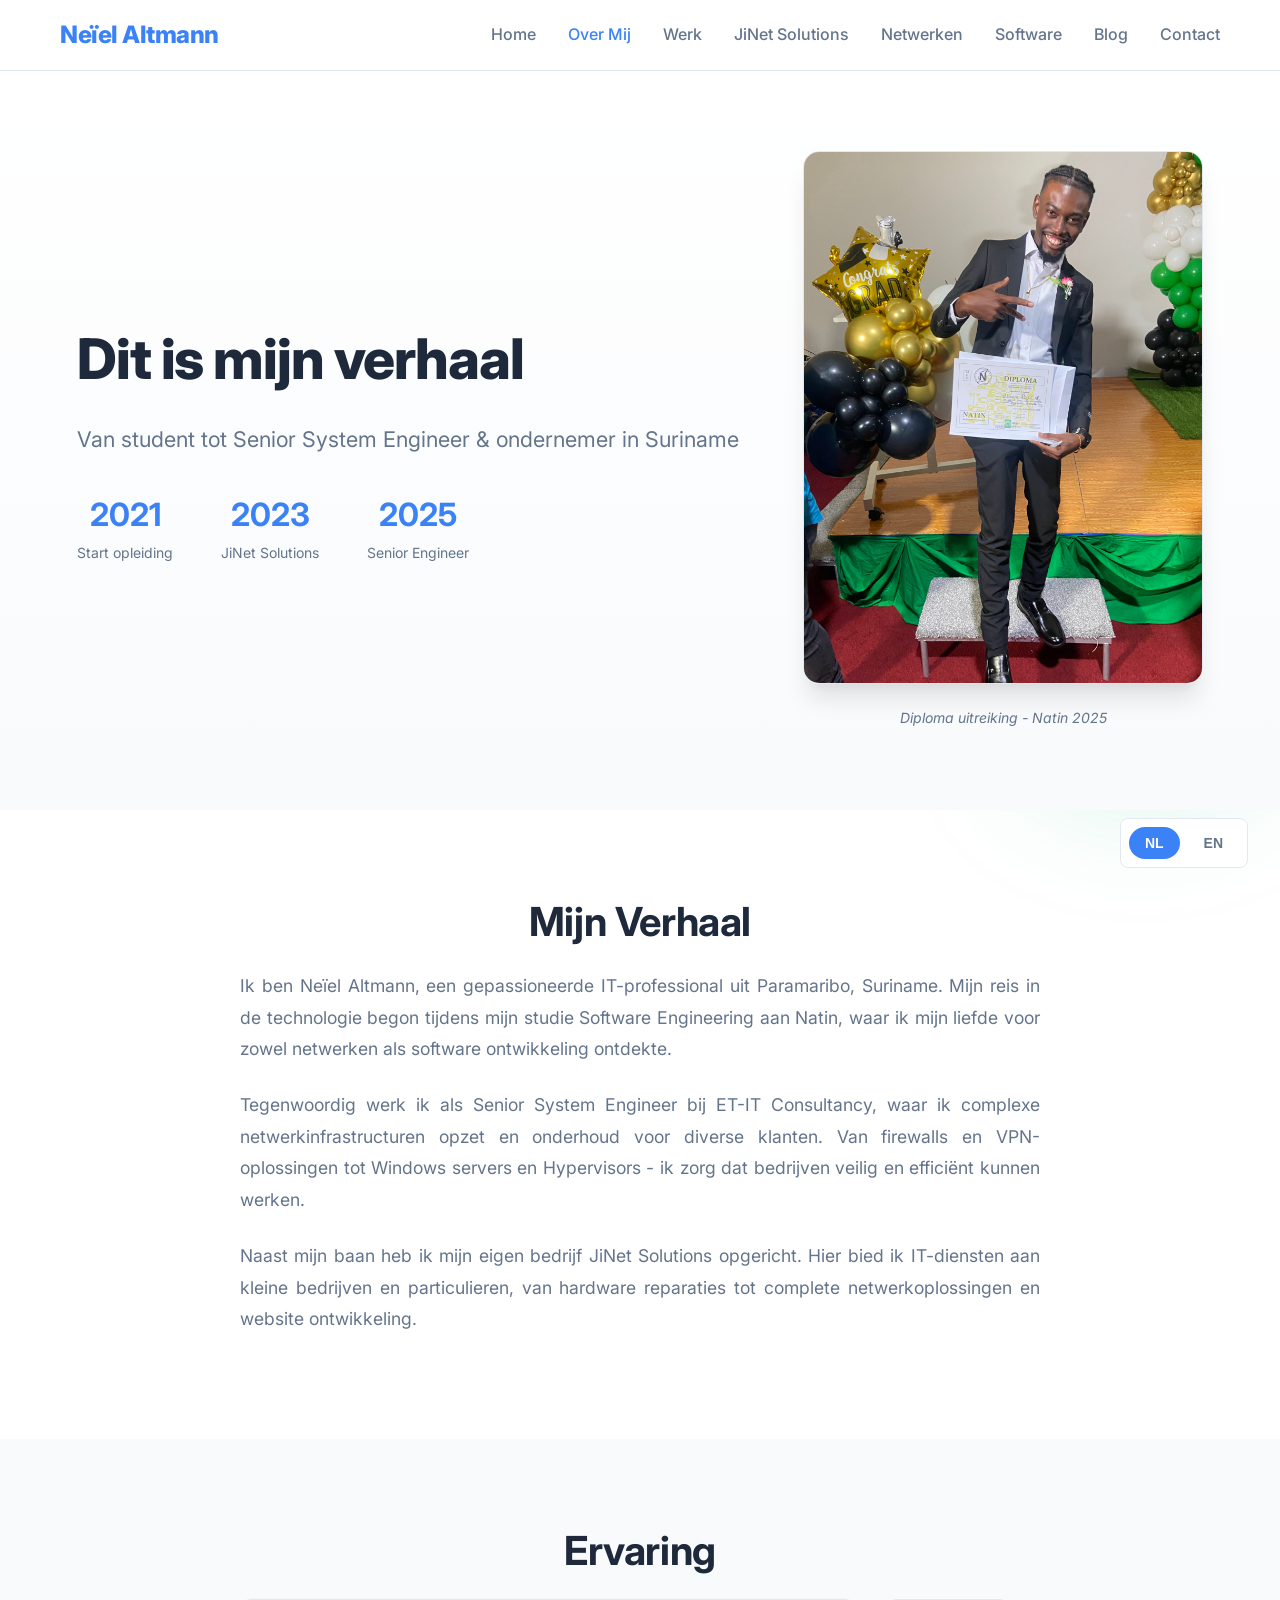
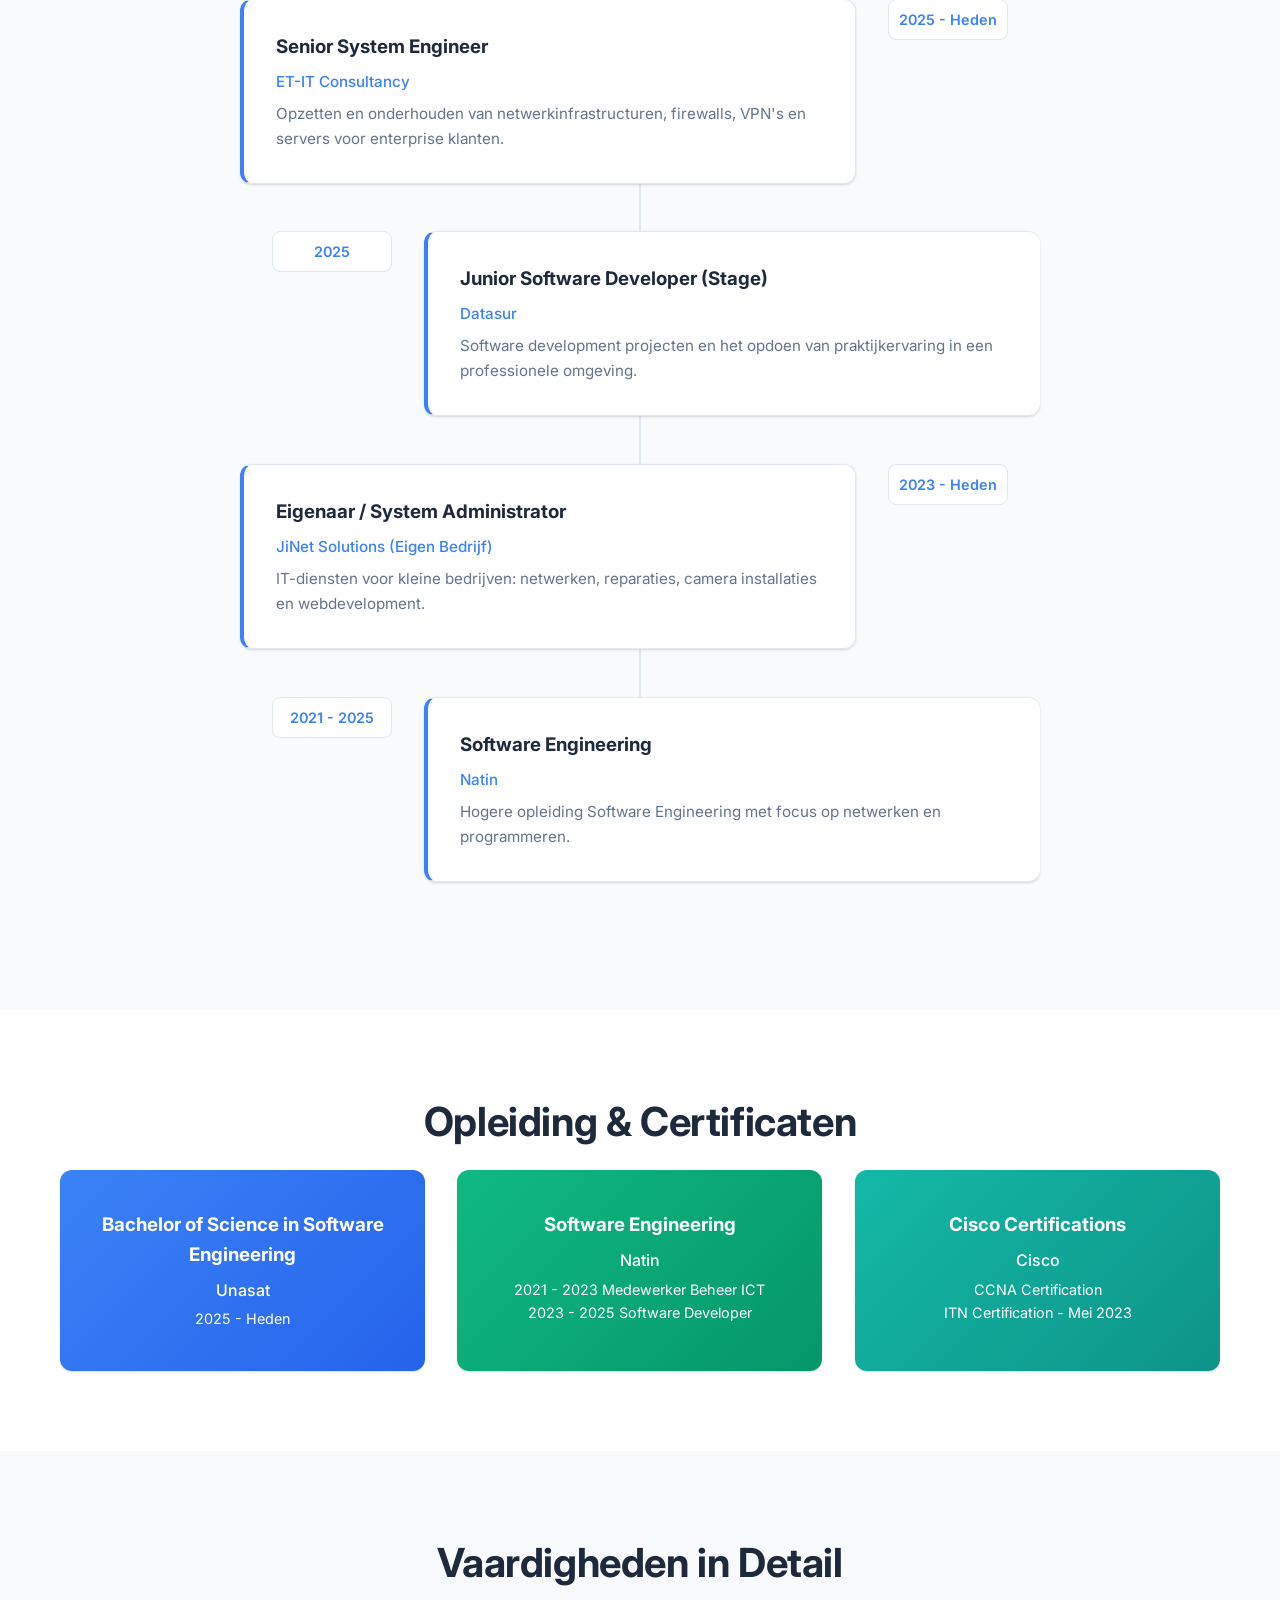
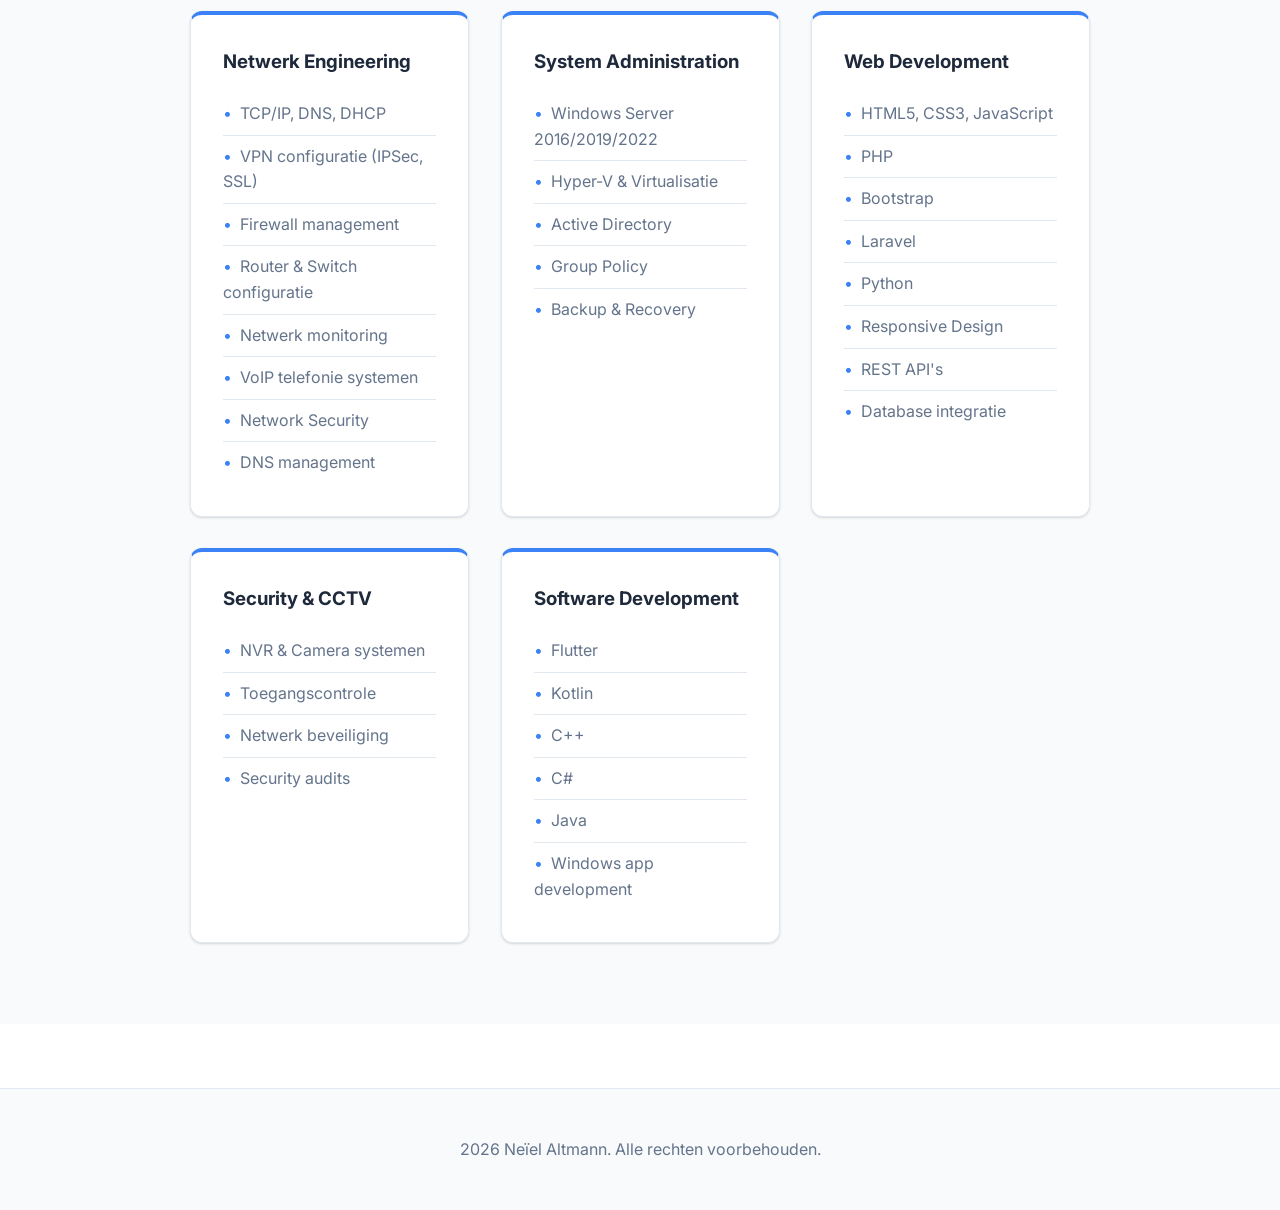
==== commit 9a70f9a0: "Merge branch 'main' of https://github.com/neielaltmann/portfolio" ====
--- a/about.html
+++ b/about.html
@@ -3,16 +3,11 @@
 <head>
   <meta charset="UTF-8">
   <meta name="viewport" content="width=device-width, initial-scale=1.0">
-  <title>Over mij — Neïel Altmann</title>
+  <title>Over Mij - Neïel Altmann</title>
   <link rel="stylesheet" href="css/main.css">
   <link rel="stylesheet" href="css/about.css">
   <link rel="stylesheet" href="css/parallax-3d.css">
 </head>
-<<<<<<< HEAD
-<body data-page="about">
-
-  <nav class="navbar">
-=======
 <body>
   <!-- Scroll Progress -->
   <div class="scroll-progress"></div>
@@ -25,7 +20,6 @@
   </div>
 
   <nav class="navbar navbar-3d">
->>>>>>> 2ea0abf77360b493a3704dc4cc1782e70200eaff
     <div class="container nav-container">
       <a href="index.html" class="logo">Neïel Altmann</a>
       <button class="hamburger" aria-label="Toggle menu">
@@ -34,40 +28,18 @@
         <span></span>
       </button>
       <ul class="nav-links">
-        <li><a href="index.html" data-i18n="nav_home">Home</a></li>
-        <li><a href="about.html" data-i18n="nav_about">Over mij</a></li>
-        <li><a href="work.html" data-i18n="nav_work">Werk</a></li>
-        <li><a href="jinet.html" data-i18n="nav_jinet">JiNet Solutions</a></li>
-        <li><a href="contact.html" data-i18n="nav_contact">Contact</a></li>
+        <li><a href="index.html">Home</a></li>
+        <li><a href="about.html" class="active">Over Mij</a></li>
+        <li><a href="work.html">Werk</a></li>
+        <li><a href="jinet.html">JiNet Solutions</a></li>
+        <li><a href="networking.html">Netwerken</a></li>
+        <li><a href="software.html">Software</a></li>
+        <li><a href="blog.html">Blog</a></li>
+        <li><a href="contact.html">Contact</a></li>
       </ul>
     </div>
   </nav>
 
-<<<<<<< HEAD
-  <section class="about-hero hero-parallax hero-parallax-intro">
-    <div class="about-hero-content">
-      <div class="about-hero-text">
-        <h1 data-i18n="ab_hero_title">Dit is mijn verhaal</h1>
-        <p class="lead" data-i18n="ab_hero_lead">Van student tot Senior System Engineer & ondernemer in Suriname</p>
-        <div class="hero-stats">
-          <div class="stat">
-            <span class="stat-number">2021</span>
-            <span class="stat-label" data-i18n="ab_stat_start">Start opleiding</span>
-          </div>
-          <div class="stat">
-            <span class="stat-number">2023</span>
-            <span class="stat-label" data-i18n="ab_stat_jinet">Software Developer</span>
-          </div>
-          <div class="stat">
-            <span class="stat-number">2025</span>
-            <span class="stat-label" data-i18n="ab_stat_senior">Senior Engineer</span>
-          </div>
-        </div>
-      </div>
-      <div class="about-hero-image parallax-photo-shell" data-soft-parallax>
-        <img src="img/uitreiking.jpg" alt="Neïel Altmann" class="about-photo parallax-photo-target">
-        <p class="photo-caption" data-i18n="ab_cap_grad">Diploma-uitreiking — Natin 2025</p>
-=======
   <!-- Full Width Hero with Photo -->
   <section class="about-hero parallax-scene" style="position: relative; z-index: 1;">
     <div class="about-hero-content">
@@ -100,20 +72,10 @@
           <img src="img/uitreiking.jpg" alt="Neïel Altmann" class="about-photo tilt-card-content">
         </div>
         <p class="photo-caption">Diploma uitreiking - Natin 2025</p>
->>>>>>> 2ea0abf77360b493a3704dc4cc1782e70200eaff
-      </div>
-    </div>
-  </section>
-
-<<<<<<< HEAD
-  <section class="section">
-    <div class="container">
-      <h2 class="section-title" data-i18n="ab_story_title">Mijn Verhaal</h2>
-      <div class="story-content">
-        <p class="story-text" data-i18n="ab_story_p1"></p>
-        <p class="story-text" data-i18n="ab_story_p2"></p>
-        <p class="story-text" data-i18n="ab_story_p3"></p>
-=======
+      </div>
+    </div>
+  </section>
+
   <!-- Story Section -->
   <section class="section" style="position: relative; z-index: 1;">
     <div class="container">
@@ -135,19 +97,10 @@
           IT-diensten aan kleine bedrijven en particulieren, van hardware reparaties tot 
           complete netwerkoplossingen en website ontwikkeling.
         </p>
->>>>>>> 2ea0abf77360b493a3704dc4cc1782e70200eaff
-      </div>
-    </div>
-  </section>
-
-<<<<<<< HEAD
-  <section class="section section-muted">
-    <div class="container">
-      <h2 class="section-title" data-i18n="ab_exp_title">Ervaring</h2>
-      <div class="timeline">
-        <div class="timeline-item">
-          <div class="timeline-date" data-i18n="ab_tl_d1">2025 – heden</div>
-=======
+      </div>
+    </div>
+  </section>
+
   <!-- Experience Timeline -->
   <section class="section" style="background: var(--bg-light); position: relative; z-index: 1;">
     <div class="container">
@@ -156,67 +109,43 @@
       <div class="timeline stagger-container">
         <div class="timeline-item reveal-element tilt-card hover-lift" data-reveal data-tilt>
           <div class="timeline-date">2025 - Heden</div>
->>>>>>> 2ea0abf77360b493a3704dc4cc1782e70200eaff
-          <div class="timeline-content">
-            <h3 data-i18n="ab_tl_r1">Senior System Engineer</h3>
+          <div class="timeline-content">
+            <h3>Senior System Engineer</h3>
             <p class="company">ET-IT Consultancy</p>
-            <p data-i18n="ab_tl_b1"></p>
-          </div>
-        </div>
-<<<<<<< HEAD
-        <div class="timeline-item">
-          <div class="timeline-date" data-i18n="ab_tl_d2">2025</div>
-=======
+            <p>Opzetten en onderhouden van netwerkinfrastructuren, firewalls, VPN's en servers voor enterprise klanten.</p>
+          </div>
+        </div>
         
         <div class="timeline-item reveal-element tilt-card hover-lift" data-reveal data-tilt>
           <div class="timeline-date">2025</div>
->>>>>>> 2ea0abf77360b493a3704dc4cc1782e70200eaff
-          <div class="timeline-content">
-            <h3 data-i18n="ab_tl_r2">Junior Software Developer (Stage)</h3>
+          <div class="timeline-content">
+            <h3>Junior Software Developer (Stage)</h3>
             <p class="company">Datasur</p>
-            <p data-i18n="ab_tl_b2"></p>
-          </div>
-        </div>
-<<<<<<< HEAD
-        <div class="timeline-item">
-          <div class="timeline-date" data-i18n="ab_tl_d3">2026 – heden</div>
-=======
+            <p>Software development projecten en het opdoen van praktijkervaring in een professionele omgeving.</p>
+          </div>
+        </div>
         
         <div class="timeline-item reveal-element tilt-card hover-lift" data-reveal data-tilt>
           <div class="timeline-date">2023 - Heden</div>
->>>>>>> 2ea0abf77360b493a3704dc4cc1782e70200eaff
-          <div class="timeline-content">
-            <h3 data-i18n="ab_tl_r3">Software Developer</h3>
-            <p class="company" data-i18n="ab_tl_co3">JiNet Solutions</p>
-            <p data-i18n="ab_tl_b3"></p>
-          </div>
-        </div>
-<<<<<<< HEAD
-        <div class="timeline-item">
-          <div class="timeline-date" data-i18n="ab_tl_d4">2021 – 2025</div>
-=======
+          <div class="timeline-content">
+            <h3>Eigenaar / System Administrator</h3>
+            <p class="company">JiNet Solutions (Eigen Bedrijf)</p>
+            <p>IT-diensten voor kleine bedrijven: netwerken, reparaties, camera installaties en webdevelopment.</p>
+          </div>
+        </div>
         
         <div class="timeline-item reveal-element tilt-card hover-lift" data-reveal data-tilt>
           <div class="timeline-date">2021 - 2025</div>
->>>>>>> 2ea0abf77360b493a3704dc4cc1782e70200eaff
-          <div class="timeline-content">
-            <h3 data-i18n="ab_tl_r4">Software Engineering</h3>
+          <div class="timeline-content">
+            <h3>Software Engineering</h3>
             <p class="company">Natin</p>
-            <p data-i18n="ab_tl_b4"></p>
-          </div>
-        </div>
-      </div>
-    </div>
-  </section>
-
-<<<<<<< HEAD
-  <section class="section">
-    <div class="container">
-      <h2 class="section-title" data-i18n="ab_edu_title">Opleiding & Certificaten</h2>
-      <div class="grid grid-3">
-        <div class="card cert-card">
-          <h3 data-i18n="ab_cert_bsc">Bachelor in ICT in Software Engineering</h3>
-=======
+            <p>Hogere opleiding Software Engineering met focus op netwerken en programmeren.</p>
+          </div>
+        </div>
+      </div>
+    </div>
+  </section>
+
   <!-- Education & Certs -->
   <section class="section" style="position: relative; z-index: 1;">
     <div class="container">
@@ -226,51 +155,33 @@
           <div class="tilt-card-shine"></div>
           <div class="tilt-card-content">
           <h3>Bachelor of Science in Software Engineering</h3>
->>>>>>> 2ea0abf77360b493a3704dc4cc1782e70200eaff
           <p class="institution">Unasat</p>
-          <p class="year" data-i18n="ab_cert_unasat_year">2025 – heden</p>
-        </div>
-<<<<<<< HEAD
-        <div class="card cert-card">
-          <h3 data-i18n="ab_cert_se">Software Engineering</h3>
-=======
+          <p class="year">2025 - Heden</p>
+        </div>
         </div>
         
         <div class="card cert-card reveal-element tilt-card hover-lift" data-reveal data-tilt>
           <div class="tilt-card-shine"></div>
           <div class="tilt-card-content">
           <h3>Software Engineering</h3>
->>>>>>> 2ea0abf77360b493a3704dc4cc1782e70200eaff
           <p class="institution">Natin</p>
-          <p class="year" data-i18n="ab_cert_natin_line1"></p>
-          <p class="year" data-i18n="ab_cert_natin_line2"></p>
-        </div>
-<<<<<<< HEAD
-        <div class="card cert-card">
-          <h3 data-i18n="ab_cert_cisco">Cisco Certifications</h3>
-=======
+          <p class="year">2021 - 2023 Medewerker Beheer ICT</p>
+          <p class="year">2023 - 2025 Software Developer</p>
+        </div>
         </div>
         
         <div class="card cert-card reveal-element tilt-card hover-lift" data-reveal data-tilt>
           <div class="tilt-card-shine"></div>
           <div class="tilt-card-content">
           <h3>Cisco Certifications</h3>
->>>>>>> 2ea0abf77360b493a3704dc4cc1782e70200eaff
           <p class="institution">Cisco</p>
-          <p class="year" data-i18n="ab_cert_ccna"></p>
-          <p class="year" data-i18n="ab_cert_itn"></p>
-        </div>
-      </div>
-    </div>
-  </section>
-
-<<<<<<< HEAD
-  <section class="section section-muted">
-    <div class="container">
-      <h2 class="section-title" data-i18n="ab_detail_title">Vaardigheden in Detail</h2>
-      <div class="skills-detail">
-        <div class="skill-category">
-=======
+          <p class="year">CCNA Certification</p>
+          <p class="year">ITN Certification - Mei 2023</p>
+        </div>
+      </div>
+    </div>
+  </section>
+
   <!-- Skills Detail -->
   <section class="section" style="background: var(--bg-light); position: relative; z-index: 1;">
     <div class="container">
@@ -279,7 +190,6 @@
         <div class="skill-category reveal-element tilt-card hover-lift" data-reveal data-tilt>
           <div class="tilt-card-shine"></div>
           <div class="tilt-card-content">
->>>>>>> 2ea0abf77360b493a3704dc4cc1782e70200eaff
           <h3>Netwerk Engineering</h3>
           <ul>
             <li>TCP/IP, DNS, DHCP</li>
@@ -292,15 +202,11 @@
             <li>DNS management</li>
           </ul>
         </div>
-<<<<<<< HEAD
-        <div class="skill-category">
-=======
-        </div>
-        
-        <div class="skill-category reveal-element tilt-card hover-lift" data-reveal data-tilt>
-          <div class="tilt-card-shine"></div>
-          <div class="tilt-card-content">
->>>>>>> 2ea0abf77360b493a3704dc4cc1782e70200eaff
+        </div>
+        
+        <div class="skill-category reveal-element tilt-card hover-lift" data-reveal data-tilt>
+          <div class="tilt-card-shine"></div>
+          <div class="tilt-card-content">
           <h3>System Administration</h3>
           <ul>
             <li>Windows Server 2016/2019/2022</li>
@@ -310,15 +216,11 @@
             <li>Backup & Recovery</li>
           </ul>
         </div>
-<<<<<<< HEAD
-        <div class="skill-category">
-=======
-        </div>
-        
-        <div class="skill-category reveal-element tilt-card hover-lift" data-reveal data-tilt>
-          <div class="tilt-card-shine"></div>
-          <div class="tilt-card-content">
->>>>>>> 2ea0abf77360b493a3704dc4cc1782e70200eaff
+        </div>
+        
+        <div class="skill-category reveal-element tilt-card hover-lift" data-reveal data-tilt>
+          <div class="tilt-card-shine"></div>
+          <div class="tilt-card-content">
           <h3>Web Development</h3>
           <ul>
             <li>HTML5, CSS3, JavaScript</li>
@@ -331,15 +233,11 @@
             <li>Database integratie</li>
           </ul>
         </div>
-<<<<<<< HEAD
-        <div class="skill-category">
-=======
-        </div>
-        
-        <div class="skill-category reveal-element tilt-card hover-lift" data-reveal data-tilt>
-          <div class="tilt-card-shine"></div>
-          <div class="tilt-card-content">
->>>>>>> 2ea0abf77360b493a3704dc4cc1782e70200eaff
+        </div>
+        
+        <div class="skill-category reveal-element tilt-card hover-lift" data-reveal data-tilt>
+          <div class="tilt-card-shine"></div>
+          <div class="tilt-card-content">
           <h3>Security & CCTV</h3>
           <ul>
             <li>NVR & Camera systemen</li>
@@ -348,15 +246,11 @@
             <li>Security audits</li>
           </ul>
         </div>
-<<<<<<< HEAD
-        <div class="skill-category">
-=======
-        </div>
-        
-        <div class="skill-category reveal-element tilt-card hover-lift" data-reveal data-tilt>
-          <div class="tilt-card-shine"></div>
-          <div class="tilt-card-content">
->>>>>>> 2ea0abf77360b493a3704dc4cc1782e70200eaff
+        </div>
+        
+        <div class="skill-category reveal-element tilt-card hover-lift" data-reveal data-tilt>
+          <div class="tilt-card-shine"></div>
+          <div class="tilt-card-content">
           <h3>Software Development</h3>
           <ul>
             <li>Flutter</li>
@@ -371,15 +265,17 @@
     </div>
   </section>
 
+  <!-- Footer -->
   <footer class="footer">
     <div class="container">
-      <p data-i18n="footer_copyright">2026 Neïel Altmann. Alle rechten voorbehouden.</p>
+      <p>2026 Neïel Altmann. Alle rechten voorbehouden.</p>
     </div>
   </footer>
 
+  <!-- Floating Language Toggle -->
   <div class="lang-toggle">
-    <button type="button" id="lang-nl" class="lang-btn active">NL</button>
-    <button type="button" id="lang-en" class="lang-btn">EN</button>
+    <button id="lang-nl" class="lang-btn active">NL</button>
+    <button id="lang-en" class="lang-btn">EN</button>
   </div>
 
   <script src="js/translations.js"></script>
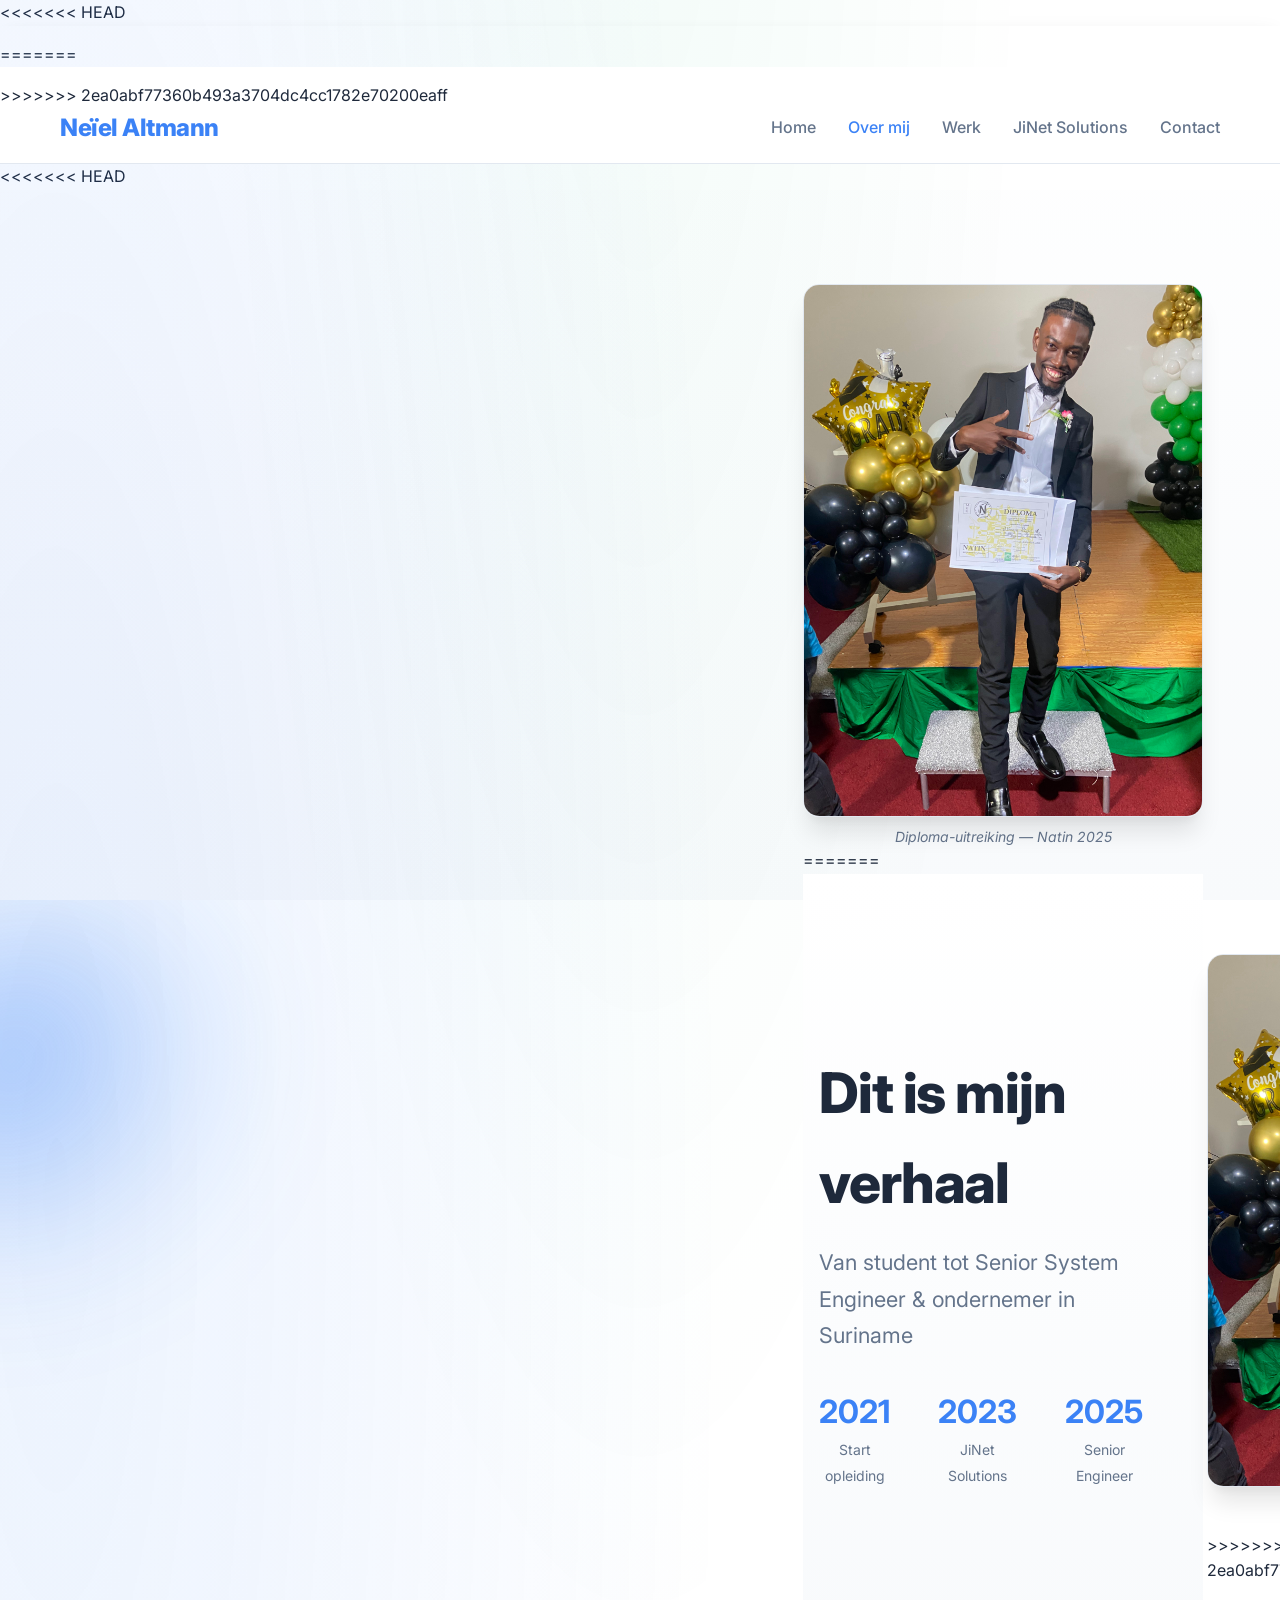
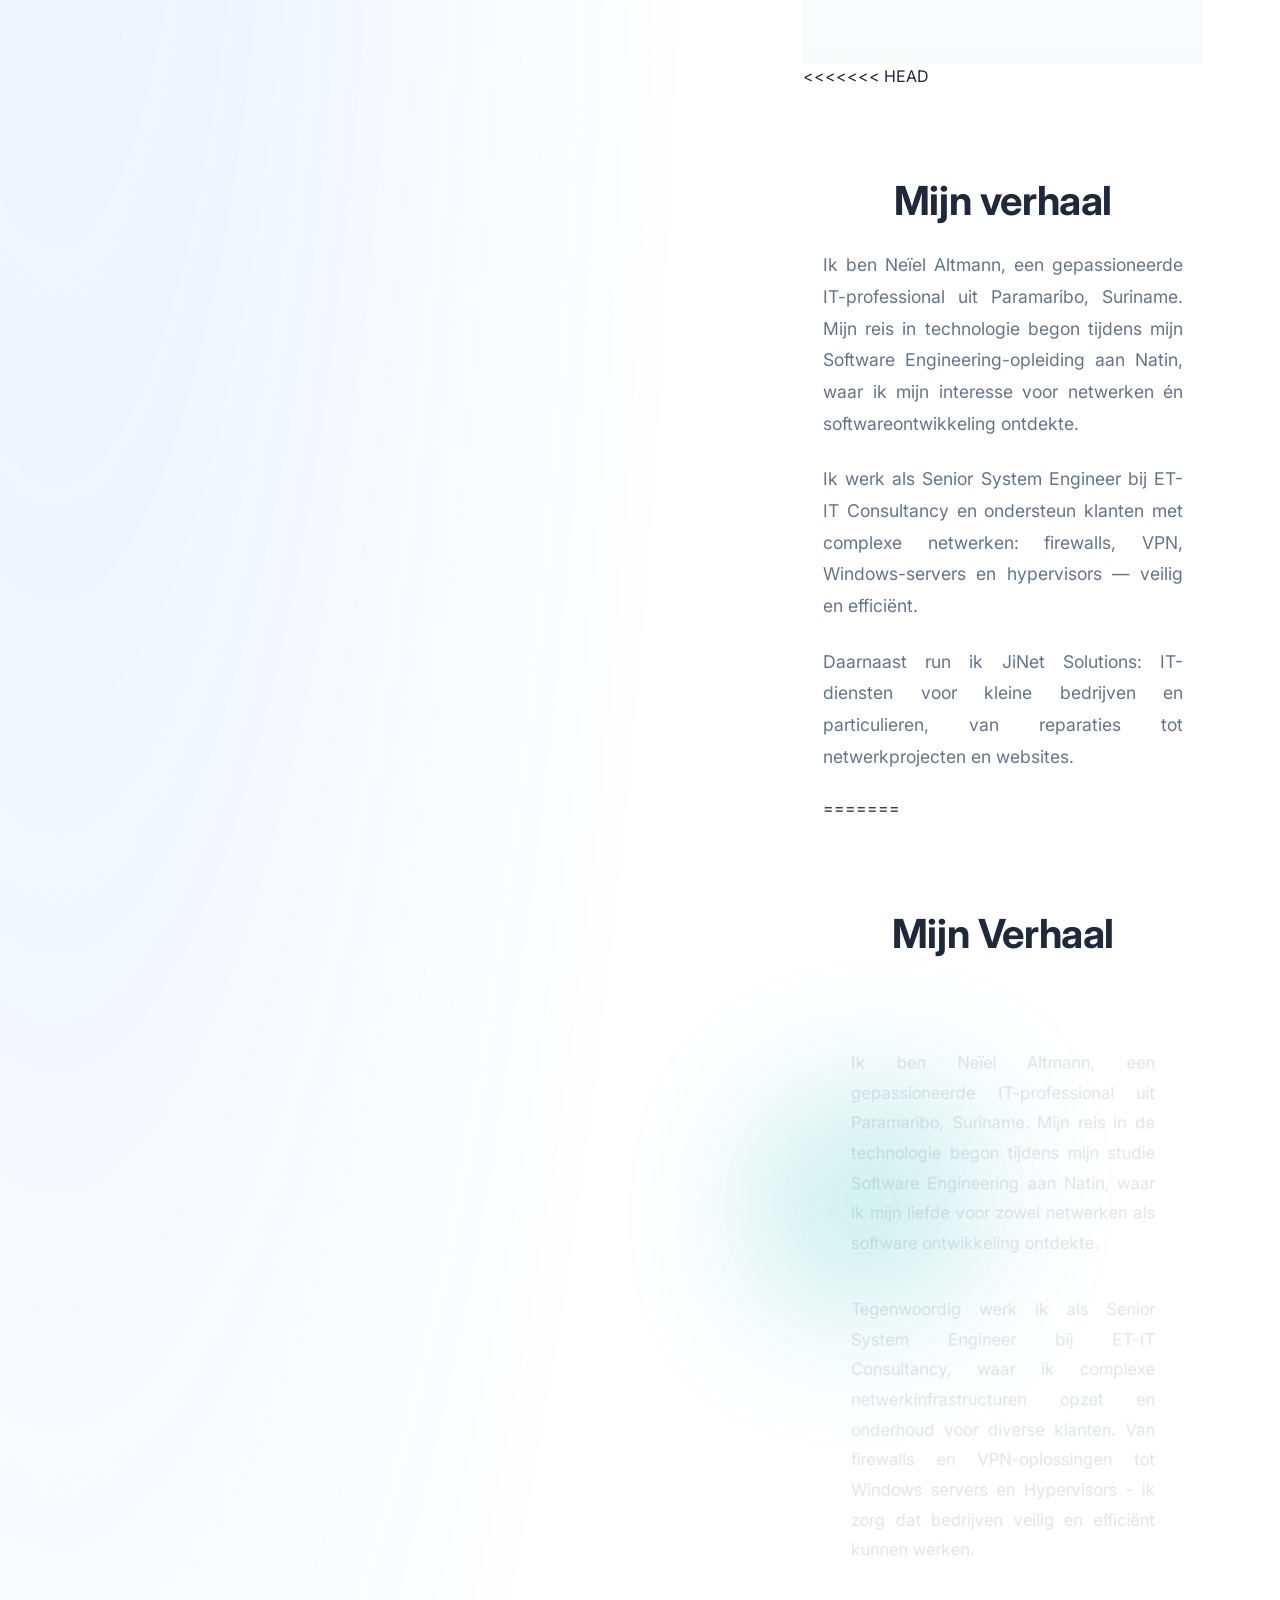
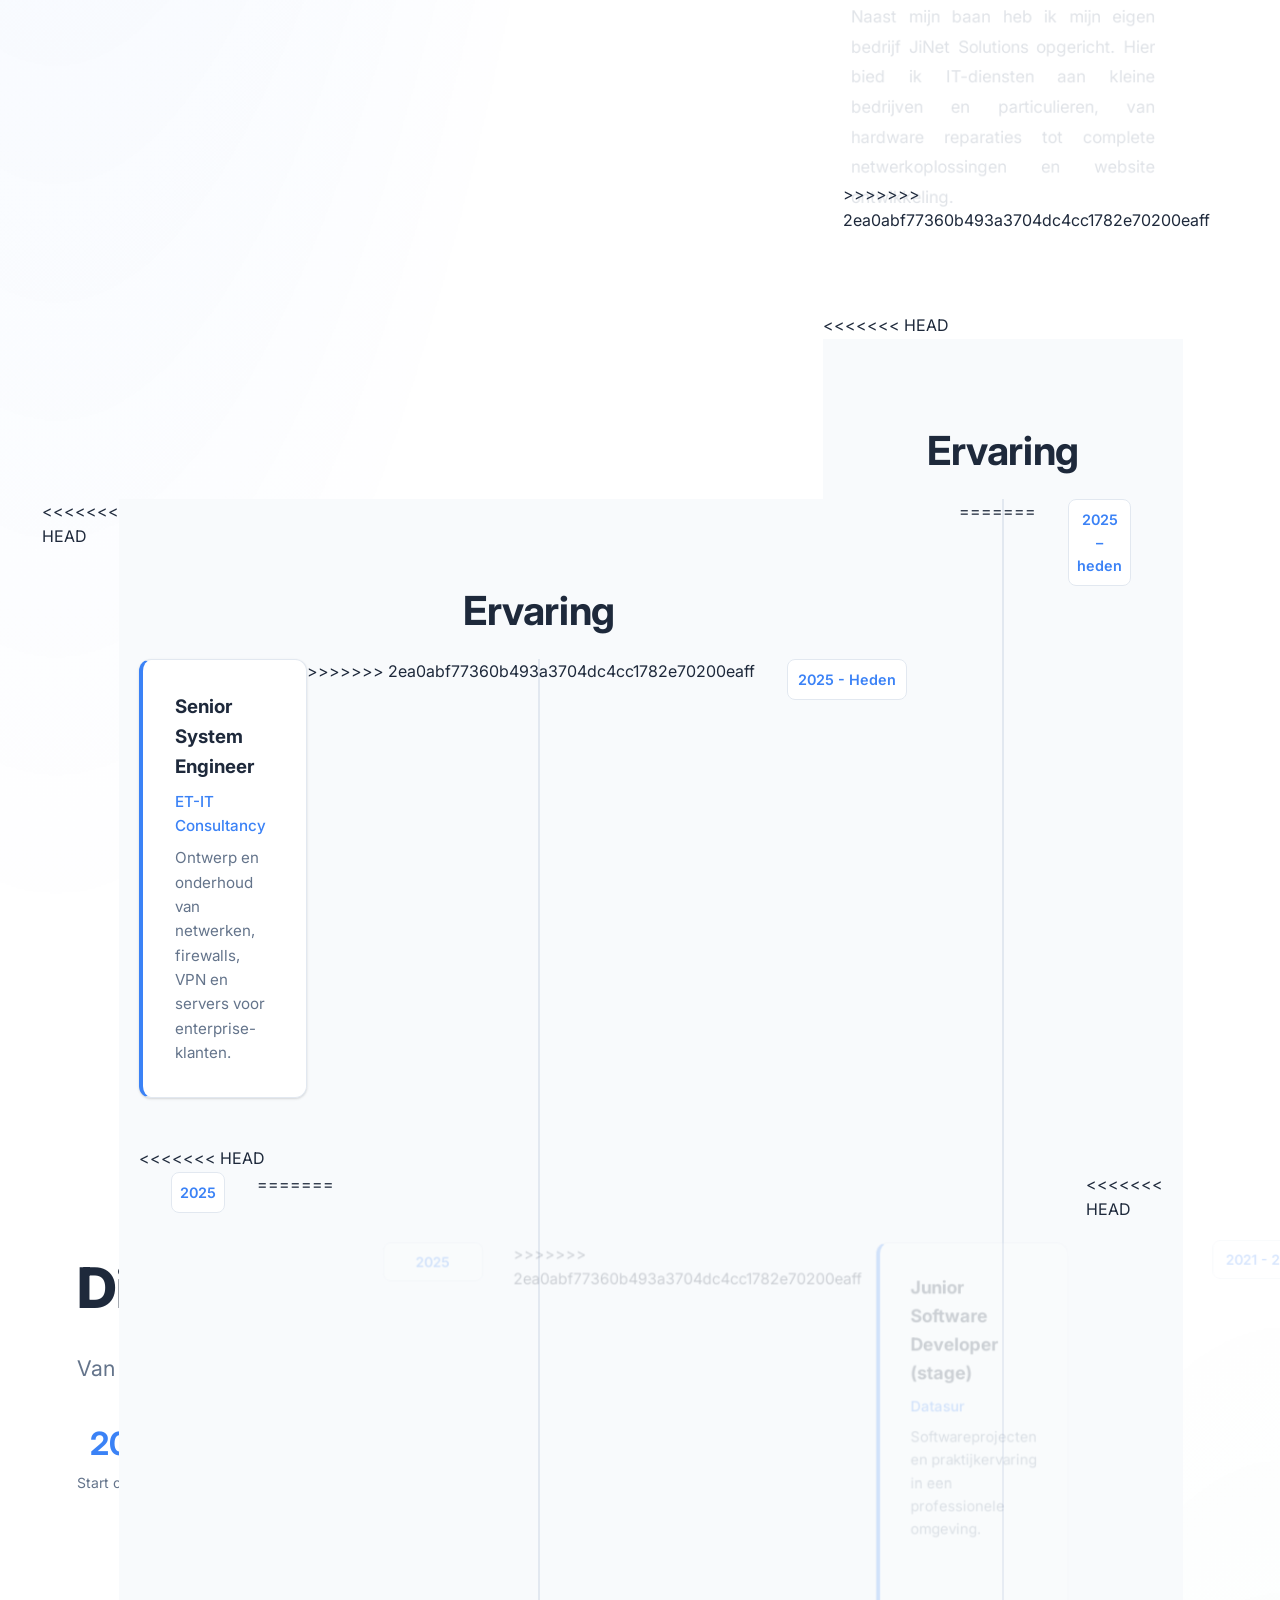
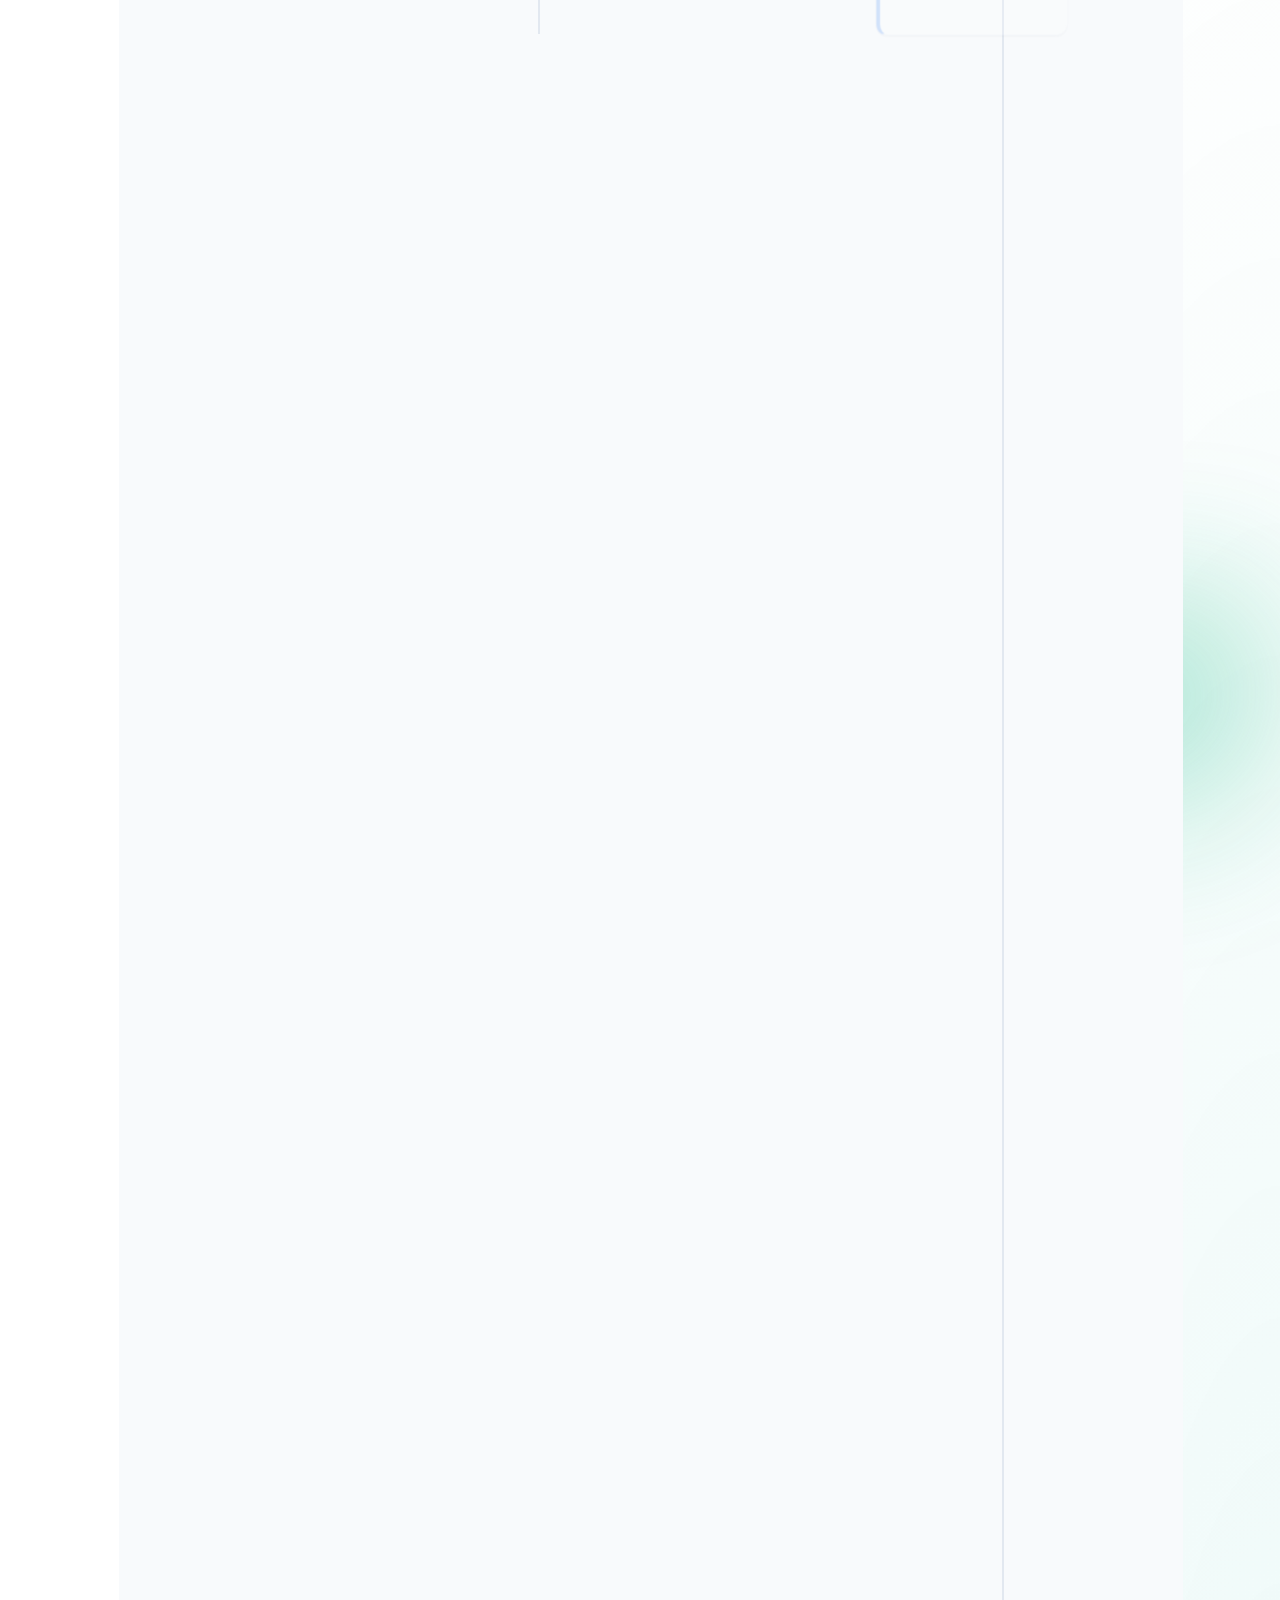
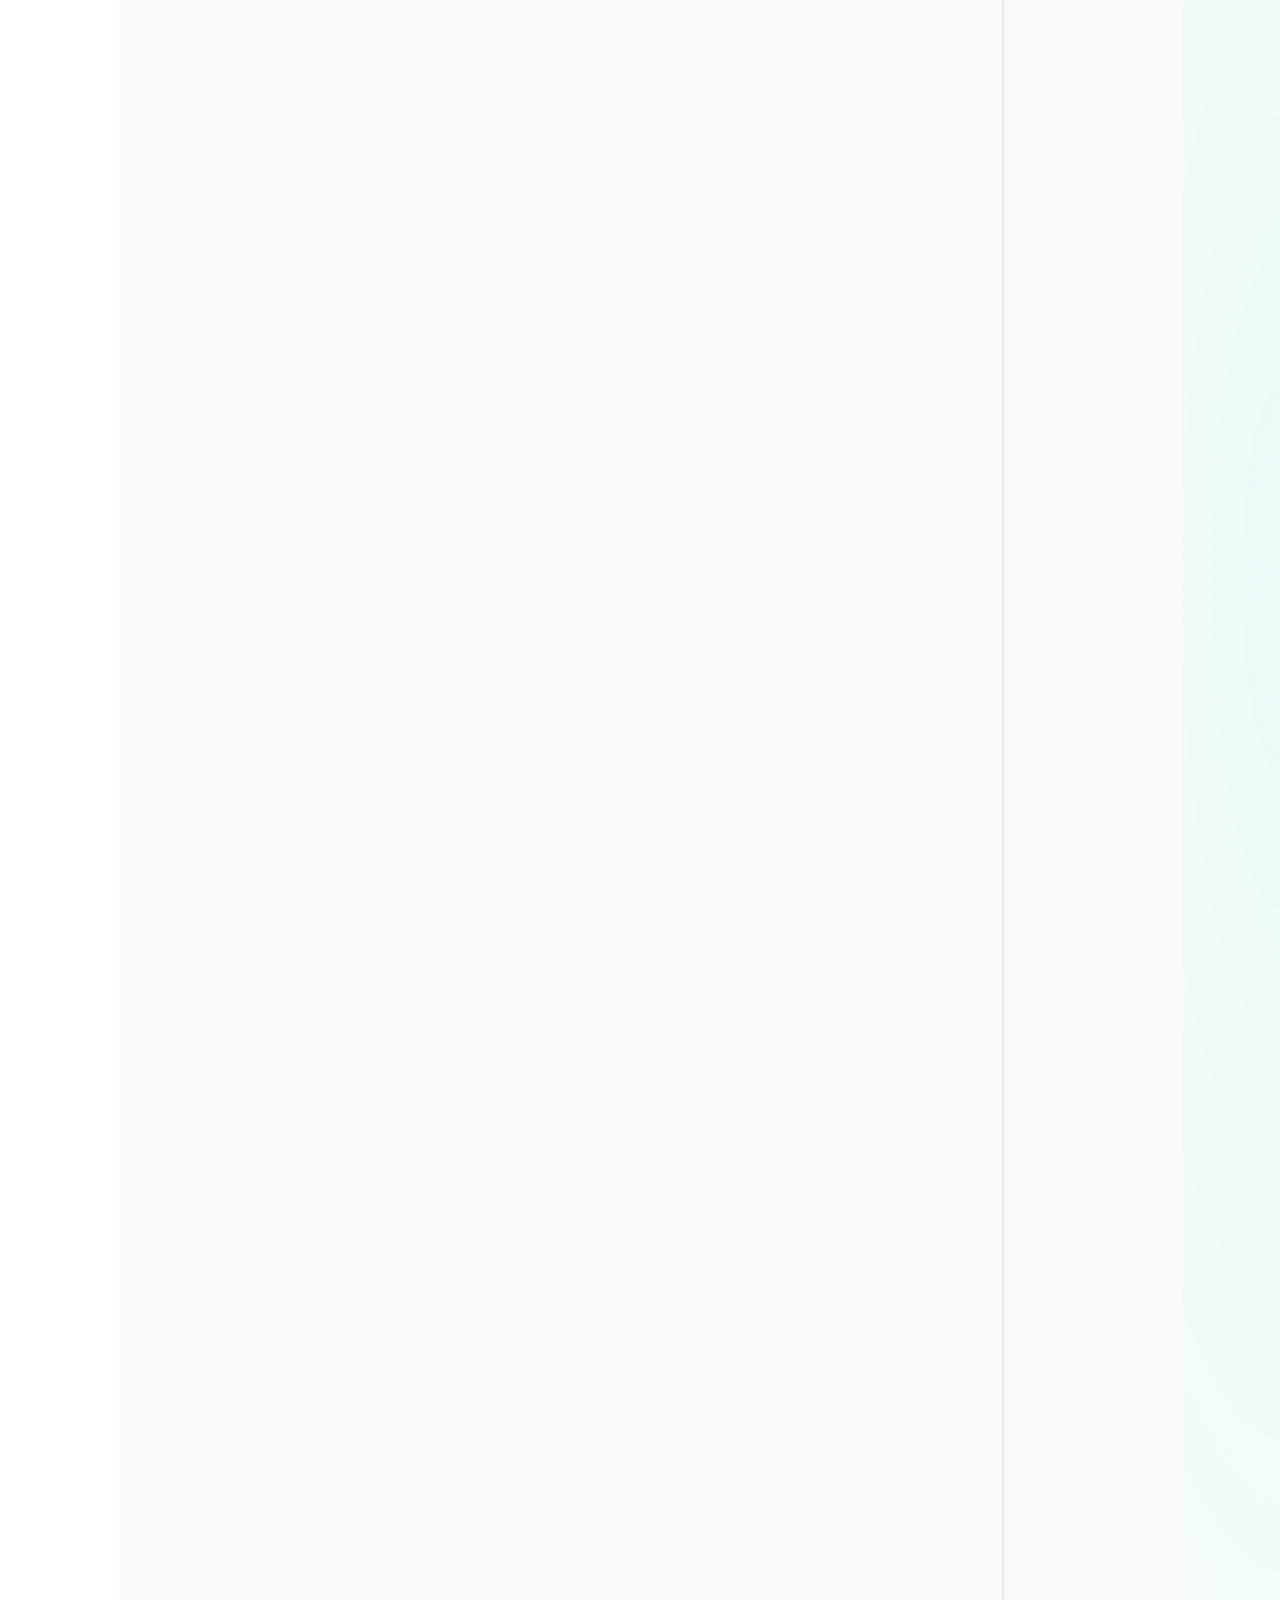
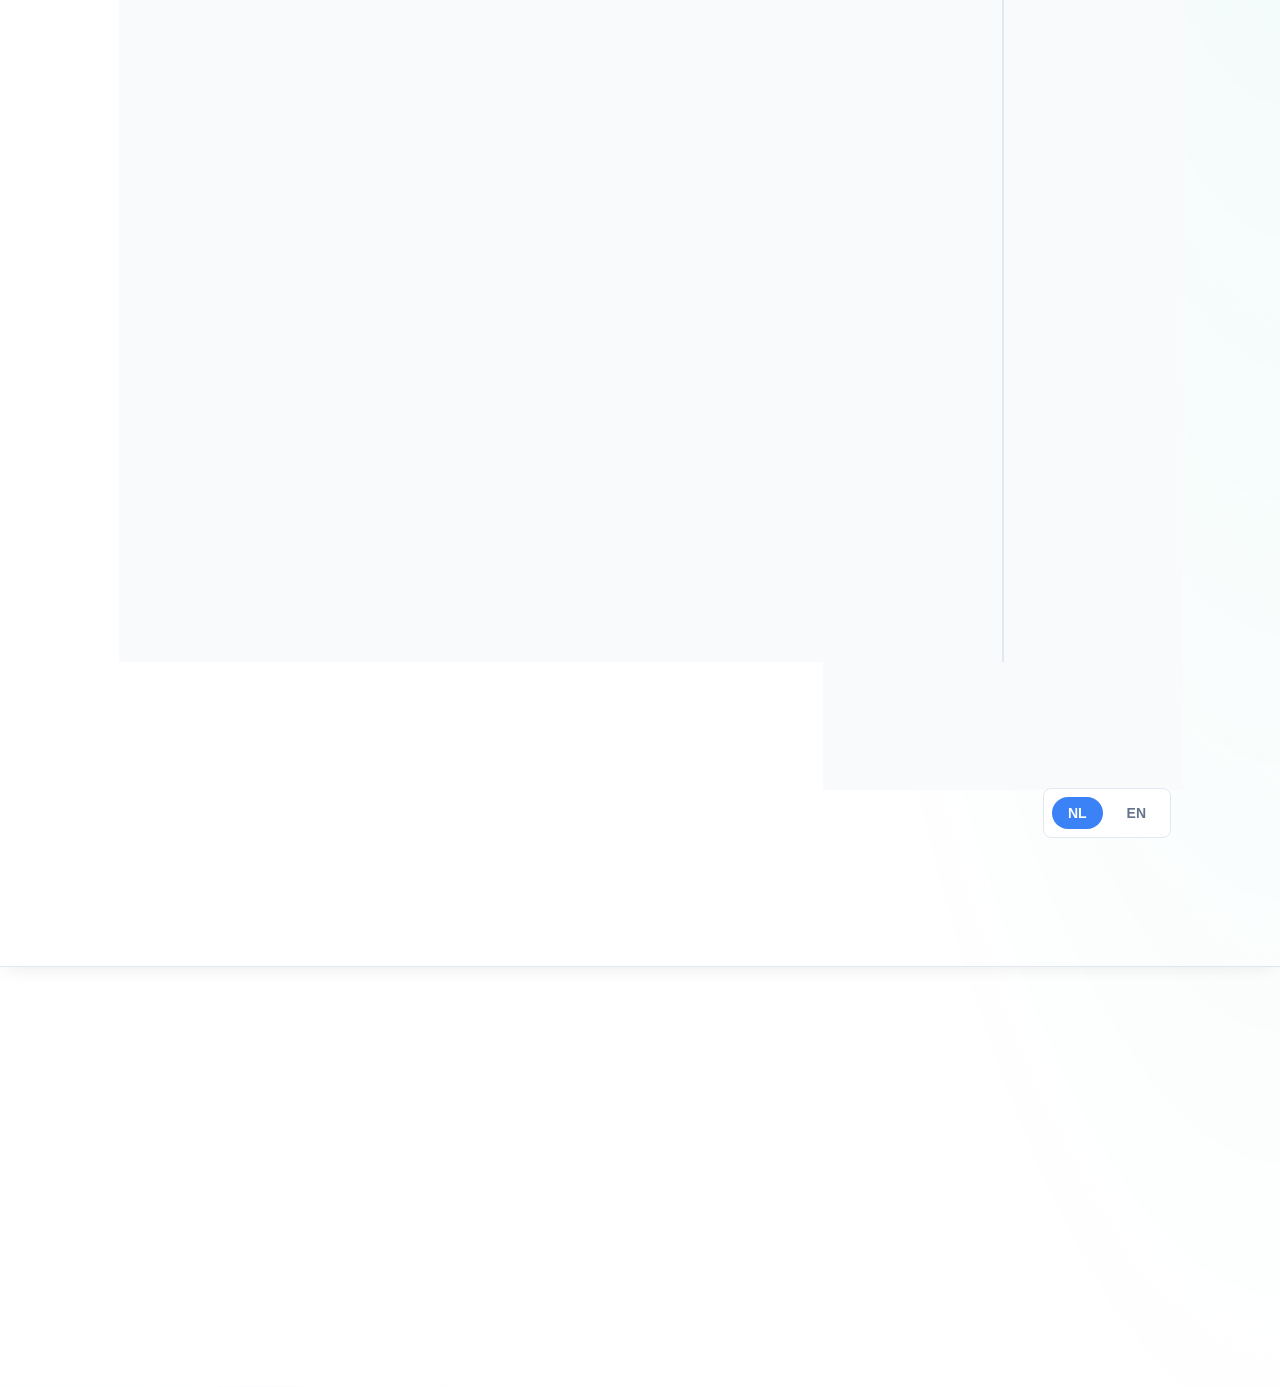
==== commit fb7ce01b: "Merge branch 'main' of https://github.com/neielaltmann/portfolio" ====
--- a/about.html
+++ b/about.html
@@ -3,11 +3,16 @@
 <head>
   <meta charset="UTF-8">
   <meta name="viewport" content="width=device-width, initial-scale=1.0">
-  <title>Over Mij - Neïel Altmann</title>
+  <title>Over mij — Neïel Altmann</title>
   <link rel="stylesheet" href="css/main.css">
   <link rel="stylesheet" href="css/about.css">
   <link rel="stylesheet" href="css/parallax-3d.css">
 </head>
+<<<<<<< HEAD
+<body data-page="about">
+
+  <nav class="navbar">
+=======
 <body>
   <!-- Scroll Progress -->
   <div class="scroll-progress"></div>
@@ -20,6 +25,7 @@
   </div>
 
   <nav class="navbar navbar-3d">
+>>>>>>> 2ea0abf77360b493a3704dc4cc1782e70200eaff
     <div class="container nav-container">
       <a href="index.html" class="logo">Neïel Altmann</a>
       <button class="hamburger" aria-label="Toggle menu">
@@ -28,18 +34,40 @@
         <span></span>
       </button>
       <ul class="nav-links">
-        <li><a href="index.html">Home</a></li>
-        <li><a href="about.html" class="active">Over Mij</a></li>
-        <li><a href="work.html">Werk</a></li>
-        <li><a href="jinet.html">JiNet Solutions</a></li>
-        <li><a href="networking.html">Netwerken</a></li>
-        <li><a href="software.html">Software</a></li>
-        <li><a href="blog.html">Blog</a></li>
-        <li><a href="contact.html">Contact</a></li>
+        <li><a href="index.html" data-i18n="nav_home">Home</a></li>
+        <li><a href="about.html" data-i18n="nav_about">Over mij</a></li>
+        <li><a href="work.html" data-i18n="nav_work">Werk</a></li>
+        <li><a href="jinet.html" data-i18n="nav_jinet">JiNet Solutions</a></li>
+        <li><a href="contact.html" data-i18n="nav_contact">Contact</a></li>
       </ul>
     </div>
   </nav>
 
+<<<<<<< HEAD
+  <section class="about-hero hero-parallax hero-parallax-intro">
+    <div class="about-hero-content">
+      <div class="about-hero-text">
+        <h1 data-i18n="ab_hero_title">Dit is mijn verhaal</h1>
+        <p class="lead" data-i18n="ab_hero_lead">Van student tot Senior System Engineer & ondernemer in Suriname</p>
+        <div class="hero-stats">
+          <div class="stat">
+            <span class="stat-number">2021</span>
+            <span class="stat-label" data-i18n="ab_stat_start">Start opleiding</span>
+          </div>
+          <div class="stat">
+            <span class="stat-number">2023</span>
+            <span class="stat-label" data-i18n="ab_stat_jinet">Software Developer</span>
+          </div>
+          <div class="stat">
+            <span class="stat-number">2025</span>
+            <span class="stat-label" data-i18n="ab_stat_senior">Senior Engineer</span>
+          </div>
+        </div>
+      </div>
+      <div class="about-hero-image parallax-photo-shell" data-soft-parallax>
+        <img src="img/uitreiking.jpg" alt="Neïel Altmann" class="about-photo parallax-photo-target">
+        <p class="photo-caption" data-i18n="ab_cap_grad">Diploma-uitreiking — Natin 2025</p>
+=======
   <!-- Full Width Hero with Photo -->
   <section class="about-hero parallax-scene" style="position: relative; z-index: 1;">
     <div class="about-hero-content">
@@ -72,10 +100,20 @@
           <img src="img/uitreiking.jpg" alt="Neïel Altmann" class="about-photo tilt-card-content">
         </div>
         <p class="photo-caption">Diploma uitreiking - Natin 2025</p>
-      </div>
-    </div>
-  </section>
-
+>>>>>>> 2ea0abf77360b493a3704dc4cc1782e70200eaff
+      </div>
+    </div>
+  </section>
+
+<<<<<<< HEAD
+  <section class="section">
+    <div class="container">
+      <h2 class="section-title" data-i18n="ab_story_title">Mijn Verhaal</h2>
+      <div class="story-content">
+        <p class="story-text" data-i18n="ab_story_p1"></p>
+        <p class="story-text" data-i18n="ab_story_p2"></p>
+        <p class="story-text" data-i18n="ab_story_p3"></p>
+=======
   <!-- Story Section -->
   <section class="section" style="position: relative; z-index: 1;">
     <div class="container">
@@ -97,10 +135,19 @@
           IT-diensten aan kleine bedrijven en particulieren, van hardware reparaties tot 
           complete netwerkoplossingen en website ontwikkeling.
         </p>
-      </div>
-    </div>
-  </section>
-
+>>>>>>> 2ea0abf77360b493a3704dc4cc1782e70200eaff
+      </div>
+    </div>
+  </section>
+
+<<<<<<< HEAD
+  <section class="section section-muted">
+    <div class="container">
+      <h2 class="section-title" data-i18n="ab_exp_title">Ervaring</h2>
+      <div class="timeline">
+        <div class="timeline-item">
+          <div class="timeline-date" data-i18n="ab_tl_d1">2025 – heden</div>
+=======
   <!-- Experience Timeline -->
   <section class="section" style="background: var(--bg-light); position: relative; z-index: 1;">
     <div class="container">
@@ -109,43 +156,67 @@
       <div class="timeline stagger-container">
         <div class="timeline-item reveal-element tilt-card hover-lift" data-reveal data-tilt>
           <div class="timeline-date">2025 - Heden</div>
+>>>>>>> 2ea0abf77360b493a3704dc4cc1782e70200eaff
           <div class="timeline-content">
-            <h3>Senior System Engineer</h3>
+            <h3 data-i18n="ab_tl_r1">Senior System Engineer</h3>
             <p class="company">ET-IT Consultancy</p>
-            <p>Opzetten en onderhouden van netwerkinfrastructuren, firewalls, VPN's en servers voor enterprise klanten.</p>
-          </div>
-        </div>
+            <p data-i18n="ab_tl_b1"></p>
+          </div>
+        </div>
+<<<<<<< HEAD
+        <div class="timeline-item">
+          <div class="timeline-date" data-i18n="ab_tl_d2">2025</div>
+=======
         
         <div class="timeline-item reveal-element tilt-card hover-lift" data-reveal data-tilt>
           <div class="timeline-date">2025</div>
+>>>>>>> 2ea0abf77360b493a3704dc4cc1782e70200eaff
           <div class="timeline-content">
-            <h3>Junior Software Developer (Stage)</h3>
+            <h3 data-i18n="ab_tl_r2">Junior Software Developer (Stage)</h3>
             <p class="company">Datasur</p>
-            <p>Software development projecten en het opdoen van praktijkervaring in een professionele omgeving.</p>
-          </div>
-        </div>
+            <p data-i18n="ab_tl_b2"></p>
+          </div>
+        </div>
+<<<<<<< HEAD
+        <div class="timeline-item">
+          <div class="timeline-date" data-i18n="ab_tl_d3">2026 – heden</div>
+=======
         
         <div class="timeline-item reveal-element tilt-card hover-lift" data-reveal data-tilt>
           <div class="timeline-date">2023 - Heden</div>
+>>>>>>> 2ea0abf77360b493a3704dc4cc1782e70200eaff
           <div class="timeline-content">
-            <h3>Eigenaar / System Administrator</h3>
-            <p class="company">JiNet Solutions (Eigen Bedrijf)</p>
-            <p>IT-diensten voor kleine bedrijven: netwerken, reparaties, camera installaties en webdevelopment.</p>
-          </div>
-        </div>
+            <h3 data-i18n="ab_tl_r3">Software Developer</h3>
+            <p class="company" data-i18n="ab_tl_co3">JiNet Solutions</p>
+            <p data-i18n="ab_tl_b3"></p>
+          </div>
+        </div>
+<<<<<<< HEAD
+        <div class="timeline-item">
+          <div class="timeline-date" data-i18n="ab_tl_d4">2021 – 2025</div>
+=======
         
         <div class="timeline-item reveal-element tilt-card hover-lift" data-reveal data-tilt>
           <div class="timeline-date">2021 - 2025</div>
+>>>>>>> 2ea0abf77360b493a3704dc4cc1782e70200eaff
           <div class="timeline-content">
-            <h3>Software Engineering</h3>
+            <h3 data-i18n="ab_tl_r4">Software Engineering</h3>
             <p class="company">Natin</p>
-            <p>Hogere opleiding Software Engineering met focus op netwerken en programmeren.</p>
-          </div>
-        </div>
-      </div>
-    </div>
-  </section>
-
+            <p data-i18n="ab_tl_b4"></p>
+          </div>
+        </div>
+      </div>
+    </div>
+  </section>
+
+<<<<<<< HEAD
+  <section class="section">
+    <div class="container">
+      <h2 class="section-title" data-i18n="ab_edu_title">Opleiding & Certificaten</h2>
+      <div class="grid grid-3">
+        <div class="card cert-card">
+          <h3 data-i18n="ab_cert_bsc">Bachelor in ICT in Software Engineering</h3>
+=======
   <!-- Education & Certs -->
   <section class="section" style="position: relative; z-index: 1;">
     <div class="container">
@@ -155,33 +226,51 @@
           <div class="tilt-card-shine"></div>
           <div class="tilt-card-content">
           <h3>Bachelor of Science in Software Engineering</h3>
+>>>>>>> 2ea0abf77360b493a3704dc4cc1782e70200eaff
           <p class="institution">Unasat</p>
-          <p class="year">2025 - Heden</p>
-        </div>
+          <p class="year" data-i18n="ab_cert_unasat_year">2025 – heden</p>
+        </div>
+<<<<<<< HEAD
+        <div class="card cert-card">
+          <h3 data-i18n="ab_cert_se">Software Engineering</h3>
+=======
         </div>
         
         <div class="card cert-card reveal-element tilt-card hover-lift" data-reveal data-tilt>
           <div class="tilt-card-shine"></div>
           <div class="tilt-card-content">
           <h3>Software Engineering</h3>
+>>>>>>> 2ea0abf77360b493a3704dc4cc1782e70200eaff
           <p class="institution">Natin</p>
-          <p class="year">2021 - 2023 Medewerker Beheer ICT</p>
-          <p class="year">2023 - 2025 Software Developer</p>
-        </div>
+          <p class="year" data-i18n="ab_cert_natin_line1"></p>
+          <p class="year" data-i18n="ab_cert_natin_line2"></p>
+        </div>
+<<<<<<< HEAD
+        <div class="card cert-card">
+          <h3 data-i18n="ab_cert_cisco">Cisco Certifications</h3>
+=======
         </div>
         
         <div class="card cert-card reveal-element tilt-card hover-lift" data-reveal data-tilt>
           <div class="tilt-card-shine"></div>
           <div class="tilt-card-content">
           <h3>Cisco Certifications</h3>
+>>>>>>> 2ea0abf77360b493a3704dc4cc1782e70200eaff
           <p class="institution">Cisco</p>
-          <p class="year">CCNA Certification</p>
-          <p class="year">ITN Certification - Mei 2023</p>
-        </div>
-      </div>
-    </div>
-  </section>
-
+          <p class="year" data-i18n="ab_cert_ccna"></p>
+          <p class="year" data-i18n="ab_cert_itn"></p>
+        </div>
+      </div>
+    </div>
+  </section>
+
+<<<<<<< HEAD
+  <section class="section section-muted">
+    <div class="container">
+      <h2 class="section-title" data-i18n="ab_detail_title">Vaardigheden in Detail</h2>
+      <div class="skills-detail">
+        <div class="skill-category">
+=======
   <!-- Skills Detail -->
   <section class="section" style="background: var(--bg-light); position: relative; z-index: 1;">
     <div class="container">
@@ -190,6 +279,7 @@
         <div class="skill-category reveal-element tilt-card hover-lift" data-reveal data-tilt>
           <div class="tilt-card-shine"></div>
           <div class="tilt-card-content">
+>>>>>>> 2ea0abf77360b493a3704dc4cc1782e70200eaff
           <h3>Netwerk Engineering</h3>
           <ul>
             <li>TCP/IP, DNS, DHCP</li>
@@ -202,11 +292,15 @@
             <li>DNS management</li>
           </ul>
         </div>
-        </div>
-        
-        <div class="skill-category reveal-element tilt-card hover-lift" data-reveal data-tilt>
-          <div class="tilt-card-shine"></div>
-          <div class="tilt-card-content">
+<<<<<<< HEAD
+        <div class="skill-category">
+=======
+        </div>
+        
+        <div class="skill-category reveal-element tilt-card hover-lift" data-reveal data-tilt>
+          <div class="tilt-card-shine"></div>
+          <div class="tilt-card-content">
+>>>>>>> 2ea0abf77360b493a3704dc4cc1782e70200eaff
           <h3>System Administration</h3>
           <ul>
             <li>Windows Server 2016/2019/2022</li>
@@ -216,11 +310,15 @@
             <li>Backup & Recovery</li>
           </ul>
         </div>
-        </div>
-        
-        <div class="skill-category reveal-element tilt-card hover-lift" data-reveal data-tilt>
-          <div class="tilt-card-shine"></div>
-          <div class="tilt-card-content">
+<<<<<<< HEAD
+        <div class="skill-category">
+=======
+        </div>
+        
+        <div class="skill-category reveal-element tilt-card hover-lift" data-reveal data-tilt>
+          <div class="tilt-card-shine"></div>
+          <div class="tilt-card-content">
+>>>>>>> 2ea0abf77360b493a3704dc4cc1782e70200eaff
           <h3>Web Development</h3>
           <ul>
             <li>HTML5, CSS3, JavaScript</li>
@@ -233,11 +331,15 @@
             <li>Database integratie</li>
           </ul>
         </div>
-        </div>
-        
-        <div class="skill-category reveal-element tilt-card hover-lift" data-reveal data-tilt>
-          <div class="tilt-card-shine"></div>
-          <div class="tilt-card-content">
+<<<<<<< HEAD
+        <div class="skill-category">
+=======
+        </div>
+        
+        <div class="skill-category reveal-element tilt-card hover-lift" data-reveal data-tilt>
+          <div class="tilt-card-shine"></div>
+          <div class="tilt-card-content">
+>>>>>>> 2ea0abf77360b493a3704dc4cc1782e70200eaff
           <h3>Security & CCTV</h3>
           <ul>
             <li>NVR & Camera systemen</li>
@@ -246,11 +348,15 @@
             <li>Security audits</li>
           </ul>
         </div>
-        </div>
-        
-        <div class="skill-category reveal-element tilt-card hover-lift" data-reveal data-tilt>
-          <div class="tilt-card-shine"></div>
-          <div class="tilt-card-content">
+<<<<<<< HEAD
+        <div class="skill-category">
+=======
+        </div>
+        
+        <div class="skill-category reveal-element tilt-card hover-lift" data-reveal data-tilt>
+          <div class="tilt-card-shine"></div>
+          <div class="tilt-card-content">
+>>>>>>> 2ea0abf77360b493a3704dc4cc1782e70200eaff
           <h3>Software Development</h3>
           <ul>
             <li>Flutter</li>
@@ -265,17 +371,15 @@
     </div>
   </section>
 
-  <!-- Footer -->
   <footer class="footer">
     <div class="container">
-      <p>2026 Neïel Altmann. Alle rechten voorbehouden.</p>
+      <p data-i18n="footer_copyright">2026 Neïel Altmann. Alle rechten voorbehouden.</p>
     </div>
   </footer>
 
-  <!-- Floating Language Toggle -->
   <div class="lang-toggle">
-    <button id="lang-nl" class="lang-btn active">NL</button>
-    <button id="lang-en" class="lang-btn">EN</button>
+    <button type="button" id="lang-nl" class="lang-btn active">NL</button>
+    <button type="button" id="lang-en" class="lang-btn">EN</button>
   </div>
 
   <script src="js/translations.js"></script>
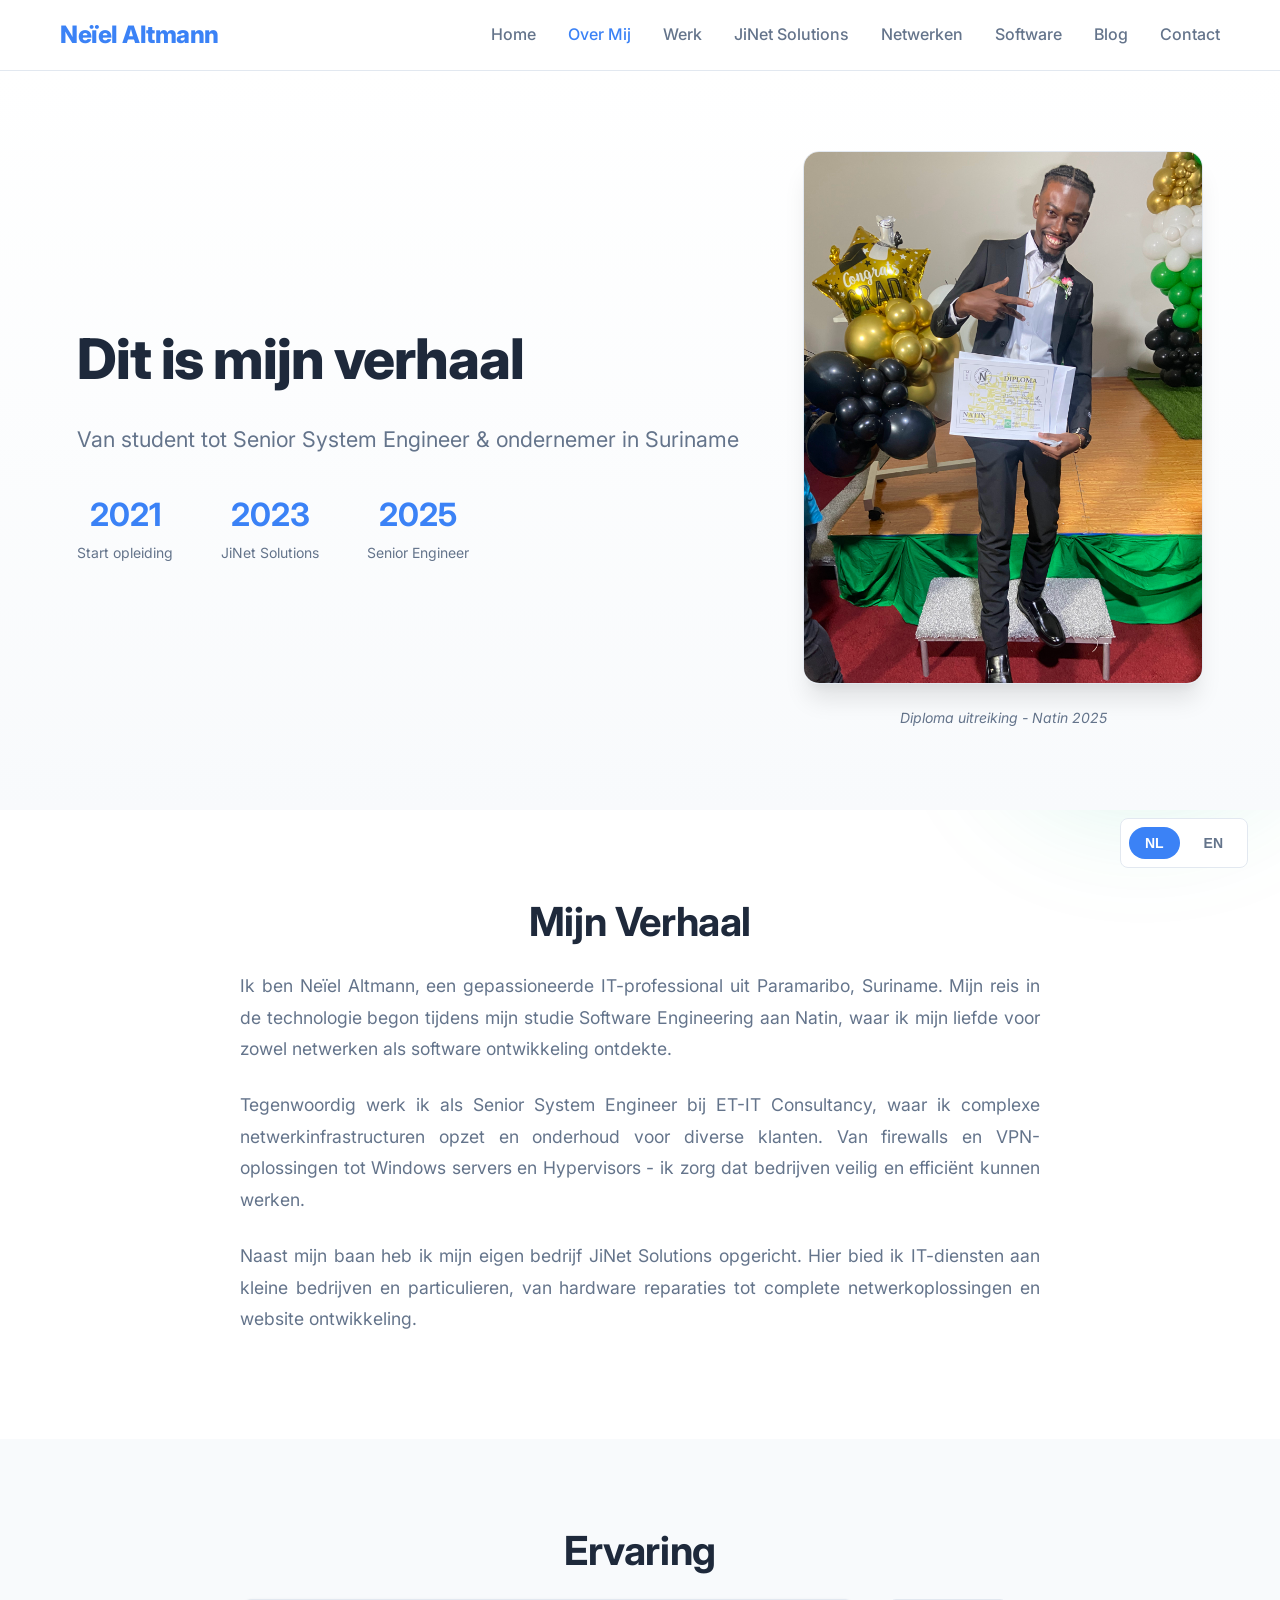
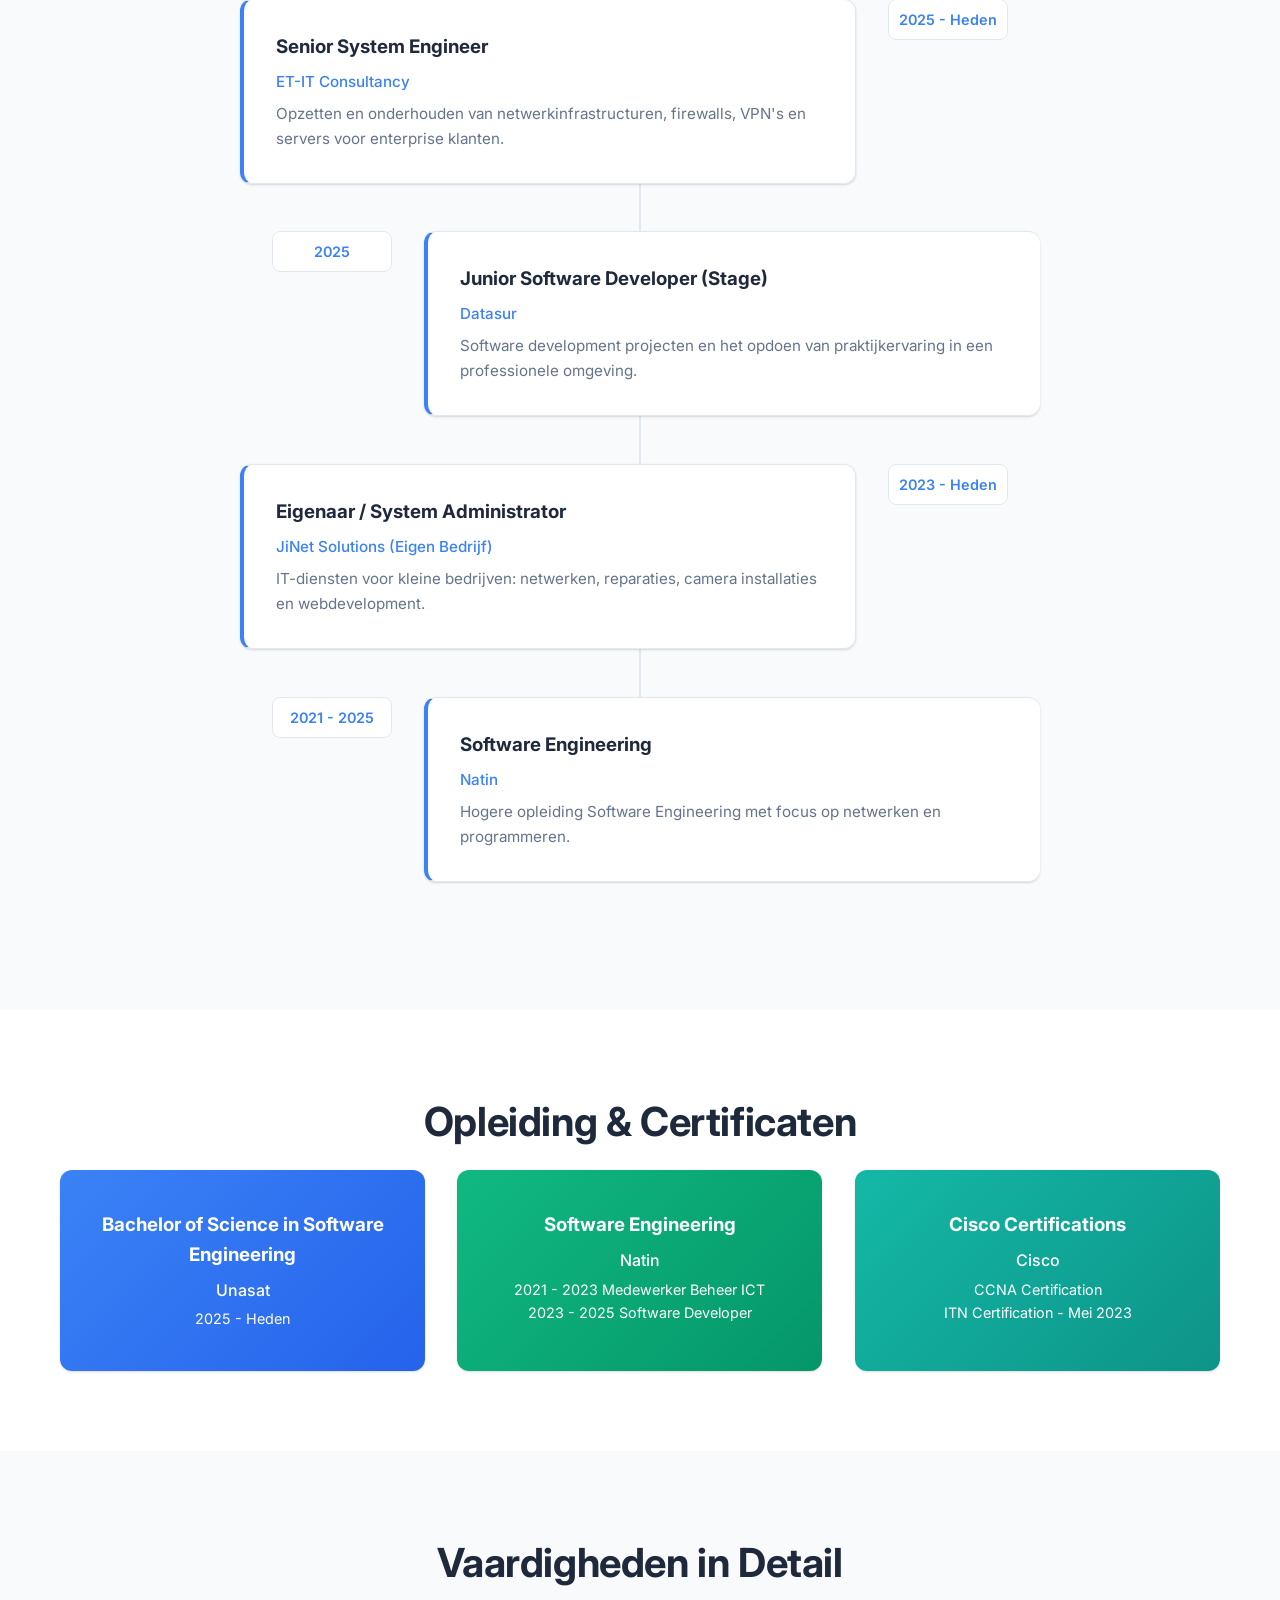
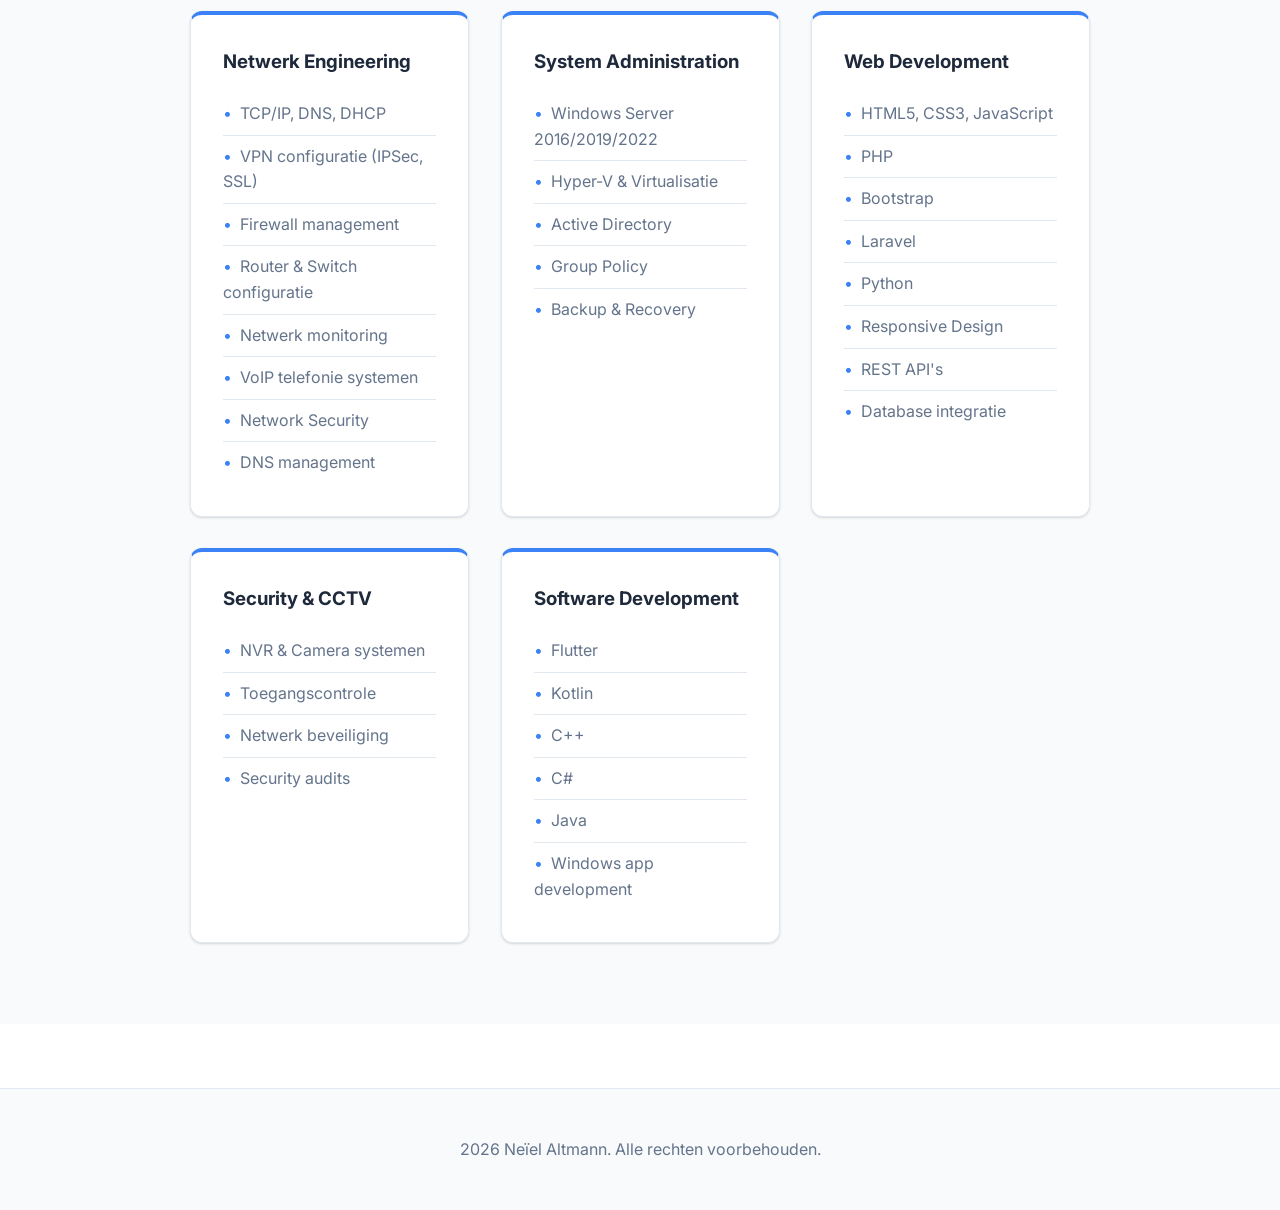
==== commit 28811152: "Revert "Merge branch 'main' of https://github.com/neielaltmann/portfolio" This reverts commit fb7ce0" ====
--- a/about.html
+++ b/about.html
@@ -3,16 +3,11 @@
 <head>
   <meta charset="UTF-8">
   <meta name="viewport" content="width=device-width, initial-scale=1.0">
-  <title>Over mij — Neïel Altmann</title>
+  <title>Over Mij - Neïel Altmann</title>
   <link rel="stylesheet" href="css/main.css">
   <link rel="stylesheet" href="css/about.css">
   <link rel="stylesheet" href="css/parallax-3d.css">
 </head>
-<<<<<<< HEAD
-<body data-page="about">
-
-  <nav class="navbar">
-=======
 <body>
   <!-- Scroll Progress -->
   <div class="scroll-progress"></div>
@@ -25,7 +20,6 @@
   </div>
 
   <nav class="navbar navbar-3d">
->>>>>>> 2ea0abf77360b493a3704dc4cc1782e70200eaff
     <div class="container nav-container">
       <a href="index.html" class="logo">Neïel Altmann</a>
       <button class="hamburger" aria-label="Toggle menu">
@@ -34,40 +28,18 @@
         <span></span>
       </button>
       <ul class="nav-links">
-        <li><a href="index.html" data-i18n="nav_home">Home</a></li>
-        <li><a href="about.html" data-i18n="nav_about">Over mij</a></li>
-        <li><a href="work.html" data-i18n="nav_work">Werk</a></li>
-        <li><a href="jinet.html" data-i18n="nav_jinet">JiNet Solutions</a></li>
-        <li><a href="contact.html" data-i18n="nav_contact">Contact</a></li>
+        <li><a href="index.html">Home</a></li>
+        <li><a href="about.html" class="active">Over Mij</a></li>
+        <li><a href="work.html">Werk</a></li>
+        <li><a href="jinet.html">JiNet Solutions</a></li>
+        <li><a href="networking.html">Netwerken</a></li>
+        <li><a href="software.html">Software</a></li>
+        <li><a href="blog.html">Blog</a></li>
+        <li><a href="contact.html">Contact</a></li>
       </ul>
     </div>
   </nav>
 
-<<<<<<< HEAD
-  <section class="about-hero hero-parallax hero-parallax-intro">
-    <div class="about-hero-content">
-      <div class="about-hero-text">
-        <h1 data-i18n="ab_hero_title">Dit is mijn verhaal</h1>
-        <p class="lead" data-i18n="ab_hero_lead">Van student tot Senior System Engineer & ondernemer in Suriname</p>
-        <div class="hero-stats">
-          <div class="stat">
-            <span class="stat-number">2021</span>
-            <span class="stat-label" data-i18n="ab_stat_start">Start opleiding</span>
-          </div>
-          <div class="stat">
-            <span class="stat-number">2023</span>
-            <span class="stat-label" data-i18n="ab_stat_jinet">Software Developer</span>
-          </div>
-          <div class="stat">
-            <span class="stat-number">2025</span>
-            <span class="stat-label" data-i18n="ab_stat_senior">Senior Engineer</span>
-          </div>
-        </div>
-      </div>
-      <div class="about-hero-image parallax-photo-shell" data-soft-parallax>
-        <img src="img/uitreiking.jpg" alt="Neïel Altmann" class="about-photo parallax-photo-target">
-        <p class="photo-caption" data-i18n="ab_cap_grad">Diploma-uitreiking — Natin 2025</p>
-=======
   <!-- Full Width Hero with Photo -->
   <section class="about-hero parallax-scene" style="position: relative; z-index: 1;">
     <div class="about-hero-content">
@@ -100,20 +72,10 @@
           <img src="img/uitreiking.jpg" alt="Neïel Altmann" class="about-photo tilt-card-content">
         </div>
         <p class="photo-caption">Diploma uitreiking - Natin 2025</p>
->>>>>>> 2ea0abf77360b493a3704dc4cc1782e70200eaff
-      </div>
-    </div>
-  </section>
-
-<<<<<<< HEAD
-  <section class="section">
-    <div class="container">
-      <h2 class="section-title" data-i18n="ab_story_title">Mijn Verhaal</h2>
-      <div class="story-content">
-        <p class="story-text" data-i18n="ab_story_p1"></p>
-        <p class="story-text" data-i18n="ab_story_p2"></p>
-        <p class="story-text" data-i18n="ab_story_p3"></p>
-=======
+      </div>
+    </div>
+  </section>
+
   <!-- Story Section -->
   <section class="section" style="position: relative; z-index: 1;">
     <div class="container">
@@ -135,19 +97,10 @@
           IT-diensten aan kleine bedrijven en particulieren, van hardware reparaties tot 
           complete netwerkoplossingen en website ontwikkeling.
         </p>
->>>>>>> 2ea0abf77360b493a3704dc4cc1782e70200eaff
-      </div>
-    </div>
-  </section>
-
-<<<<<<< HEAD
-  <section class="section section-muted">
-    <div class="container">
-      <h2 class="section-title" data-i18n="ab_exp_title">Ervaring</h2>
-      <div class="timeline">
-        <div class="timeline-item">
-          <div class="timeline-date" data-i18n="ab_tl_d1">2025 – heden</div>
-=======
+      </div>
+    </div>
+  </section>
+
   <!-- Experience Timeline -->
   <section class="section" style="background: var(--bg-light); position: relative; z-index: 1;">
     <div class="container">
@@ -156,67 +109,43 @@
       <div class="timeline stagger-container">
         <div class="timeline-item reveal-element tilt-card hover-lift" data-reveal data-tilt>
           <div class="timeline-date">2025 - Heden</div>
->>>>>>> 2ea0abf77360b493a3704dc4cc1782e70200eaff
-          <div class="timeline-content">
-            <h3 data-i18n="ab_tl_r1">Senior System Engineer</h3>
+          <div class="timeline-content">
+            <h3>Senior System Engineer</h3>
             <p class="company">ET-IT Consultancy</p>
-            <p data-i18n="ab_tl_b1"></p>
-          </div>
-        </div>
-<<<<<<< HEAD
-        <div class="timeline-item">
-          <div class="timeline-date" data-i18n="ab_tl_d2">2025</div>
-=======
+            <p>Opzetten en onderhouden van netwerkinfrastructuren, firewalls, VPN's en servers voor enterprise klanten.</p>
+          </div>
+        </div>
         
         <div class="timeline-item reveal-element tilt-card hover-lift" data-reveal data-tilt>
           <div class="timeline-date">2025</div>
->>>>>>> 2ea0abf77360b493a3704dc4cc1782e70200eaff
-          <div class="timeline-content">
-            <h3 data-i18n="ab_tl_r2">Junior Software Developer (Stage)</h3>
+          <div class="timeline-content">
+            <h3>Junior Software Developer (Stage)</h3>
             <p class="company">Datasur</p>
-            <p data-i18n="ab_tl_b2"></p>
-          </div>
-        </div>
-<<<<<<< HEAD
-        <div class="timeline-item">
-          <div class="timeline-date" data-i18n="ab_tl_d3">2026 – heden</div>
-=======
+            <p>Software development projecten en het opdoen van praktijkervaring in een professionele omgeving.</p>
+          </div>
+        </div>
         
         <div class="timeline-item reveal-element tilt-card hover-lift" data-reveal data-tilt>
           <div class="timeline-date">2023 - Heden</div>
->>>>>>> 2ea0abf77360b493a3704dc4cc1782e70200eaff
-          <div class="timeline-content">
-            <h3 data-i18n="ab_tl_r3">Software Developer</h3>
-            <p class="company" data-i18n="ab_tl_co3">JiNet Solutions</p>
-            <p data-i18n="ab_tl_b3"></p>
-          </div>
-        </div>
-<<<<<<< HEAD
-        <div class="timeline-item">
-          <div class="timeline-date" data-i18n="ab_tl_d4">2021 – 2025</div>
-=======
+          <div class="timeline-content">
+            <h3>Eigenaar / System Administrator</h3>
+            <p class="company">JiNet Solutions (Eigen Bedrijf)</p>
+            <p>IT-diensten voor kleine bedrijven: netwerken, reparaties, camera installaties en webdevelopment.</p>
+          </div>
+        </div>
         
         <div class="timeline-item reveal-element tilt-card hover-lift" data-reveal data-tilt>
           <div class="timeline-date">2021 - 2025</div>
->>>>>>> 2ea0abf77360b493a3704dc4cc1782e70200eaff
-          <div class="timeline-content">
-            <h3 data-i18n="ab_tl_r4">Software Engineering</h3>
+          <div class="timeline-content">
+            <h3>Software Engineering</h3>
             <p class="company">Natin</p>
-            <p data-i18n="ab_tl_b4"></p>
-          </div>
-        </div>
-      </div>
-    </div>
-  </section>
-
-<<<<<<< HEAD
-  <section class="section">
-    <div class="container">
-      <h2 class="section-title" data-i18n="ab_edu_title">Opleiding & Certificaten</h2>
-      <div class="grid grid-3">
-        <div class="card cert-card">
-          <h3 data-i18n="ab_cert_bsc">Bachelor in ICT in Software Engineering</h3>
-=======
+            <p>Hogere opleiding Software Engineering met focus op netwerken en programmeren.</p>
+          </div>
+        </div>
+      </div>
+    </div>
+  </section>
+
   <!-- Education & Certs -->
   <section class="section" style="position: relative; z-index: 1;">
     <div class="container">
@@ -226,51 +155,33 @@
           <div class="tilt-card-shine"></div>
           <div class="tilt-card-content">
           <h3>Bachelor of Science in Software Engineering</h3>
->>>>>>> 2ea0abf77360b493a3704dc4cc1782e70200eaff
           <p class="institution">Unasat</p>
-          <p class="year" data-i18n="ab_cert_unasat_year">2025 – heden</p>
-        </div>
-<<<<<<< HEAD
-        <div class="card cert-card">
-          <h3 data-i18n="ab_cert_se">Software Engineering</h3>
-=======
+          <p class="year">2025 - Heden</p>
+        </div>
         </div>
         
         <div class="card cert-card reveal-element tilt-card hover-lift" data-reveal data-tilt>
           <div class="tilt-card-shine"></div>
           <div class="tilt-card-content">
           <h3>Software Engineering</h3>
->>>>>>> 2ea0abf77360b493a3704dc4cc1782e70200eaff
           <p class="institution">Natin</p>
-          <p class="year" data-i18n="ab_cert_natin_line1"></p>
-          <p class="year" data-i18n="ab_cert_natin_line2"></p>
-        </div>
-<<<<<<< HEAD
-        <div class="card cert-card">
-          <h3 data-i18n="ab_cert_cisco">Cisco Certifications</h3>
-=======
+          <p class="year">2021 - 2023 Medewerker Beheer ICT</p>
+          <p class="year">2023 - 2025 Software Developer</p>
+        </div>
         </div>
         
         <div class="card cert-card reveal-element tilt-card hover-lift" data-reveal data-tilt>
           <div class="tilt-card-shine"></div>
           <div class="tilt-card-content">
           <h3>Cisco Certifications</h3>
->>>>>>> 2ea0abf77360b493a3704dc4cc1782e70200eaff
           <p class="institution">Cisco</p>
-          <p class="year" data-i18n="ab_cert_ccna"></p>
-          <p class="year" data-i18n="ab_cert_itn"></p>
-        </div>
-      </div>
-    </div>
-  </section>
-
-<<<<<<< HEAD
-  <section class="section section-muted">
-    <div class="container">
-      <h2 class="section-title" data-i18n="ab_detail_title">Vaardigheden in Detail</h2>
-      <div class="skills-detail">
-        <div class="skill-category">
-=======
+          <p class="year">CCNA Certification</p>
+          <p class="year">ITN Certification - Mei 2023</p>
+        </div>
+      </div>
+    </div>
+  </section>
+
   <!-- Skills Detail -->
   <section class="section" style="background: var(--bg-light); position: relative; z-index: 1;">
     <div class="container">
@@ -279,7 +190,6 @@
         <div class="skill-category reveal-element tilt-card hover-lift" data-reveal data-tilt>
           <div class="tilt-card-shine"></div>
           <div class="tilt-card-content">
->>>>>>> 2ea0abf77360b493a3704dc4cc1782e70200eaff
           <h3>Netwerk Engineering</h3>
           <ul>
             <li>TCP/IP, DNS, DHCP</li>
@@ -292,15 +202,11 @@
             <li>DNS management</li>
           </ul>
         </div>
-<<<<<<< HEAD
-        <div class="skill-category">
-=======
-        </div>
-        
-        <div class="skill-category reveal-element tilt-card hover-lift" data-reveal data-tilt>
-          <div class="tilt-card-shine"></div>
-          <div class="tilt-card-content">
->>>>>>> 2ea0abf77360b493a3704dc4cc1782e70200eaff
+        </div>
+        
+        <div class="skill-category reveal-element tilt-card hover-lift" data-reveal data-tilt>
+          <div class="tilt-card-shine"></div>
+          <div class="tilt-card-content">
           <h3>System Administration</h3>
           <ul>
             <li>Windows Server 2016/2019/2022</li>
@@ -310,15 +216,11 @@
             <li>Backup & Recovery</li>
           </ul>
         </div>
-<<<<<<< HEAD
-        <div class="skill-category">
-=======
-        </div>
-        
-        <div class="skill-category reveal-element tilt-card hover-lift" data-reveal data-tilt>
-          <div class="tilt-card-shine"></div>
-          <div class="tilt-card-content">
->>>>>>> 2ea0abf77360b493a3704dc4cc1782e70200eaff
+        </div>
+        
+        <div class="skill-category reveal-element tilt-card hover-lift" data-reveal data-tilt>
+          <div class="tilt-card-shine"></div>
+          <div class="tilt-card-content">
           <h3>Web Development</h3>
           <ul>
             <li>HTML5, CSS3, JavaScript</li>
@@ -331,15 +233,11 @@
             <li>Database integratie</li>
           </ul>
         </div>
-<<<<<<< HEAD
-        <div class="skill-category">
-=======
-        </div>
-        
-        <div class="skill-category reveal-element tilt-card hover-lift" data-reveal data-tilt>
-          <div class="tilt-card-shine"></div>
-          <div class="tilt-card-content">
->>>>>>> 2ea0abf77360b493a3704dc4cc1782e70200eaff
+        </div>
+        
+        <div class="skill-category reveal-element tilt-card hover-lift" data-reveal data-tilt>
+          <div class="tilt-card-shine"></div>
+          <div class="tilt-card-content">
           <h3>Security & CCTV</h3>
           <ul>
             <li>NVR & Camera systemen</li>
@@ -348,15 +246,11 @@
             <li>Security audits</li>
           </ul>
         </div>
-<<<<<<< HEAD
-        <div class="skill-category">
-=======
-        </div>
-        
-        <div class="skill-category reveal-element tilt-card hover-lift" data-reveal data-tilt>
-          <div class="tilt-card-shine"></div>
-          <div class="tilt-card-content">
->>>>>>> 2ea0abf77360b493a3704dc4cc1782e70200eaff
+        </div>
+        
+        <div class="skill-category reveal-element tilt-card hover-lift" data-reveal data-tilt>
+          <div class="tilt-card-shine"></div>
+          <div class="tilt-card-content">
           <h3>Software Development</h3>
           <ul>
             <li>Flutter</li>
@@ -371,15 +265,17 @@
     </div>
   </section>
 
+  <!-- Footer -->
   <footer class="footer">
     <div class="container">
-      <p data-i18n="footer_copyright">2026 Neïel Altmann. Alle rechten voorbehouden.</p>
+      <p>2026 Neïel Altmann. Alle rechten voorbehouden.</p>
     </div>
   </footer>
 
+  <!-- Floating Language Toggle -->
   <div class="lang-toggle">
-    <button type="button" id="lang-nl" class="lang-btn active">NL</button>
-    <button type="button" id="lang-en" class="lang-btn">EN</button>
+    <button id="lang-nl" class="lang-btn active">NL</button>
+    <button id="lang-en" class="lang-btn">EN</button>
   </div>
 
   <script src="js/translations.js"></script>
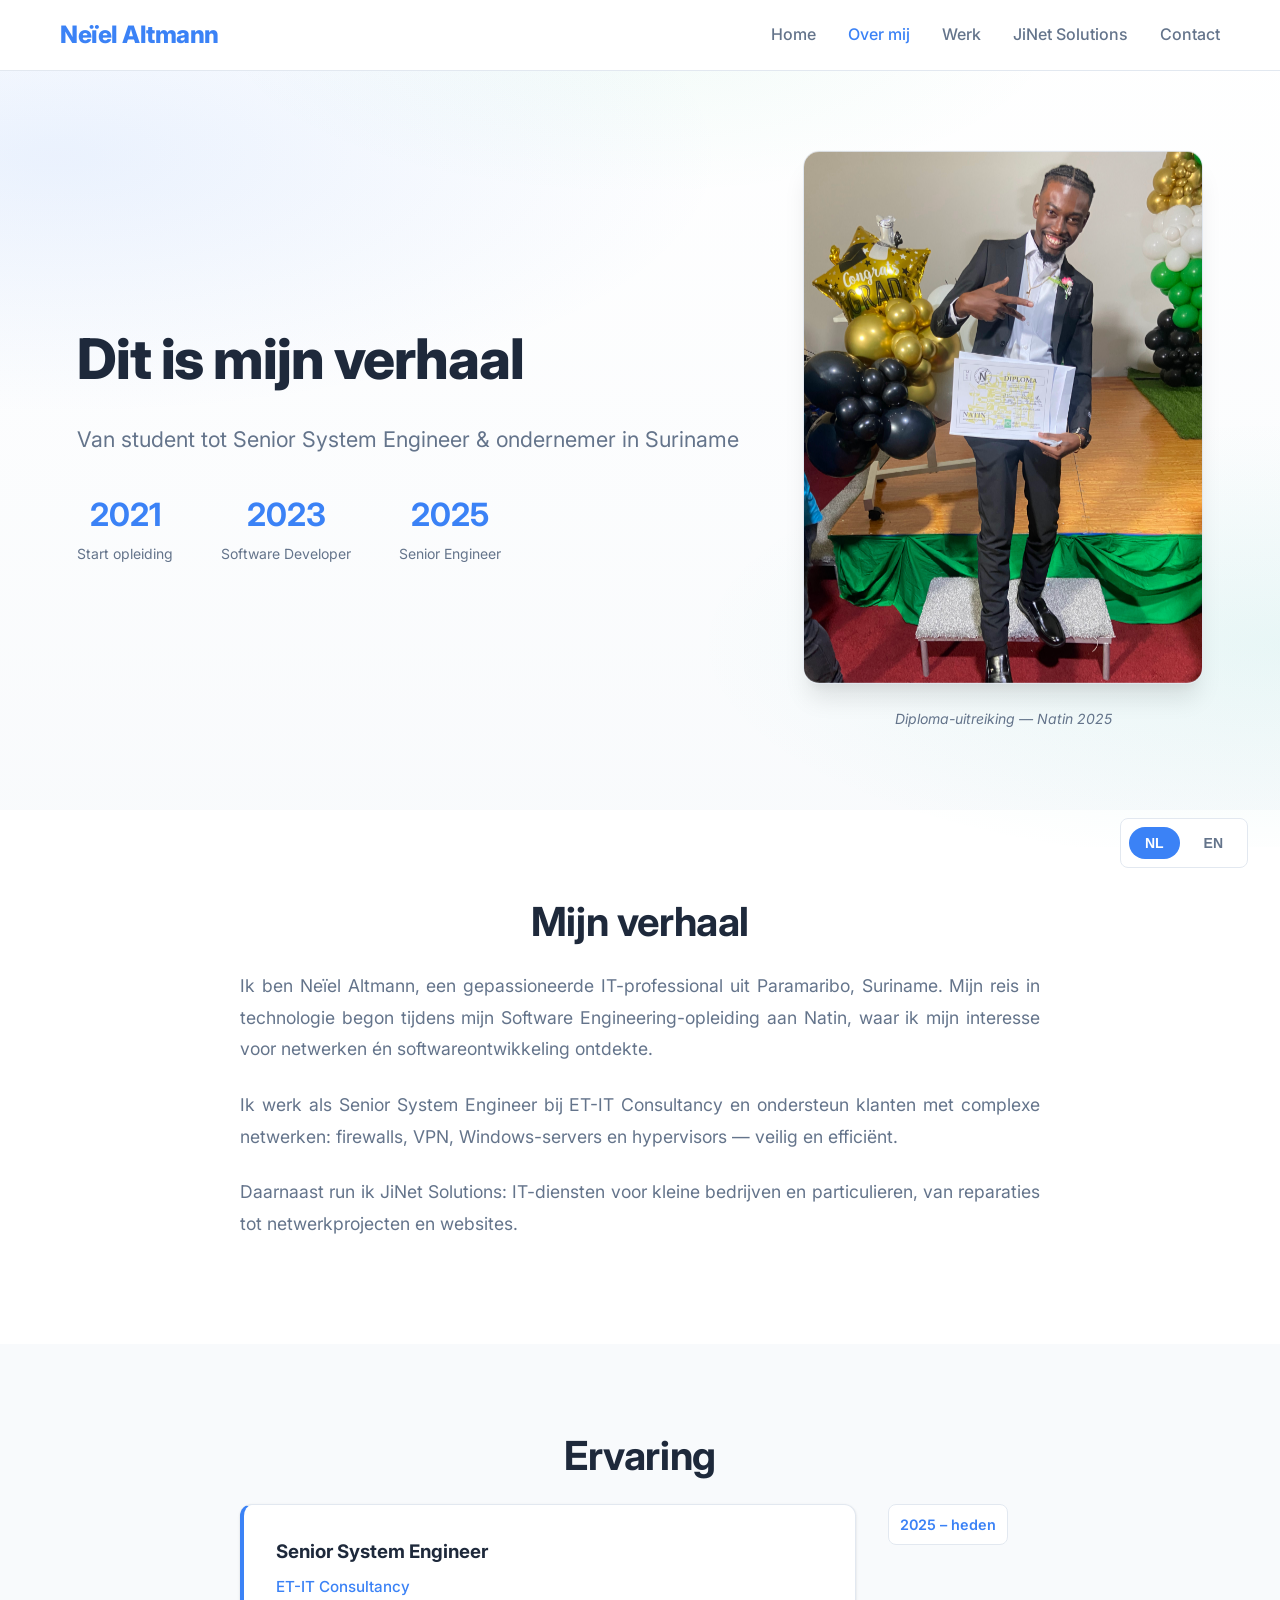
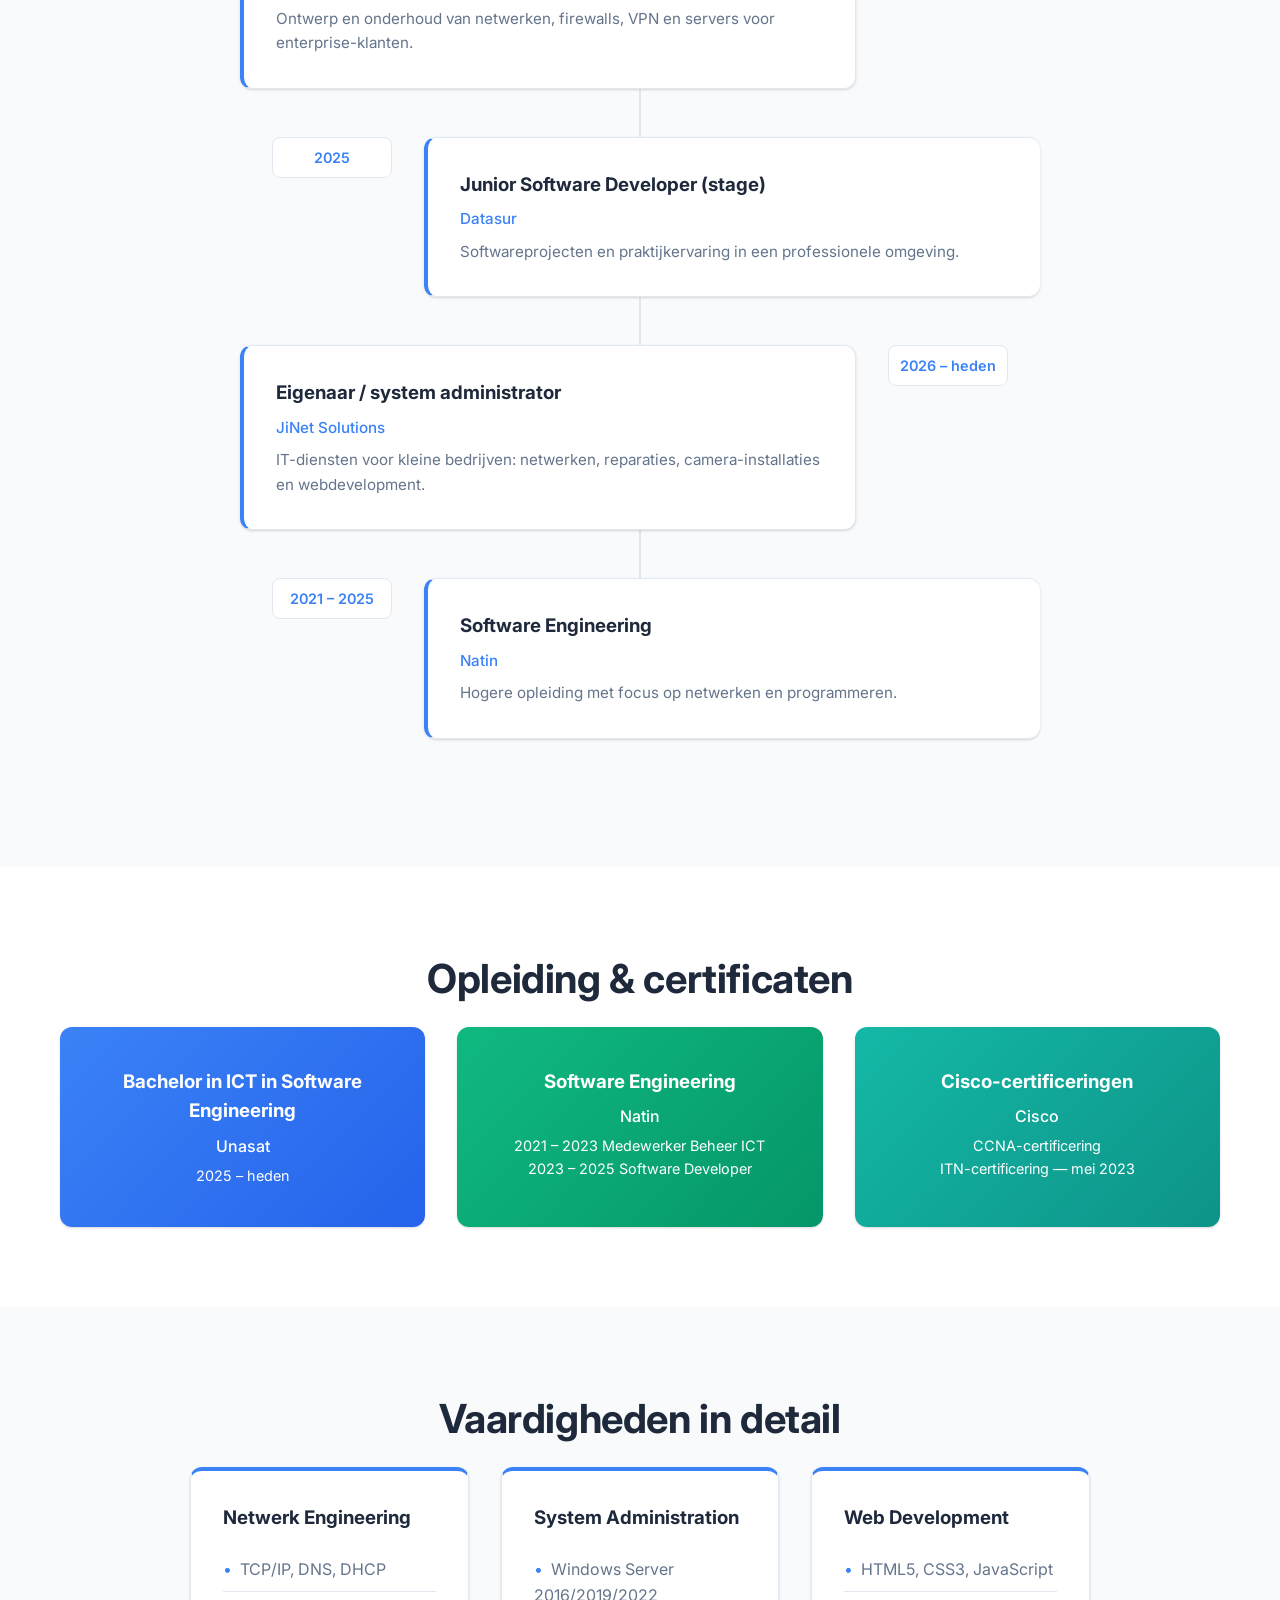
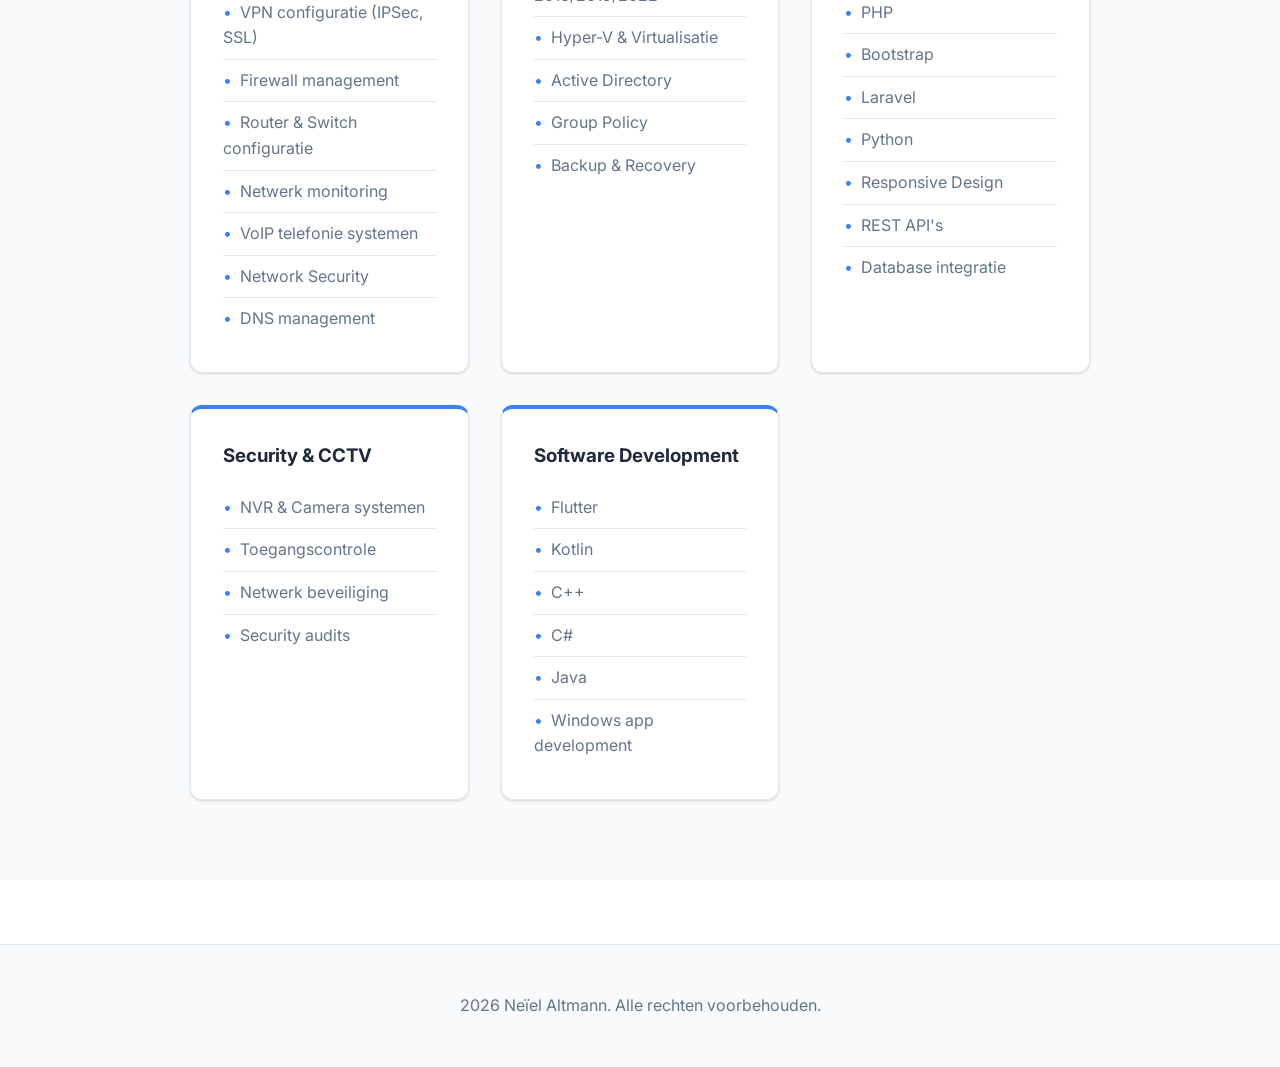
==== commit 4755f667: "hopefully final" ====
--- a/about.html
+++ b/about.html
@@ -3,23 +3,13 @@
 <head>
   <meta charset="UTF-8">
   <meta name="viewport" content="width=device-width, initial-scale=1.0">
-  <title>Over Mij - Neïel Altmann</title>
+  <title>Over mij — Neïel Altmann</title>
   <link rel="stylesheet" href="css/main.css">
   <link rel="stylesheet" href="css/about.css">
-  <link rel="stylesheet" href="css/parallax-3d.css">
 </head>
-<body>
-  <!-- Scroll Progress -->
-  <div class="scroll-progress"></div>
-
-  <!-- Floating Ambient Background -->
-  <div class="floating-elements-container" style="position: fixed; inset: 0; pointer-events: none; z-index: 0; overflow: hidden;">
-    <div class="floating-element floating-orb orb-blue animate-float float-delay-1" style="width: 400px; height: 400px; top: 10%; left: -10%;" data-float-parallax="0.015"></div>
-    <div class="floating-element floating-orb orb-green animate-float-slow float-delay-2" style="width: 300px; height: 300px; top: 60%; right: -5%;" data-float-parallax="0.025"></div>
-    <div class="floating-element floating-orb orb-teal animate-float float-delay-3" style="width: 250px; height: 250px; top: 30%; right: 20%;" data-float-parallax="0.02"></div>
-  </div>
-
-  <nav class="navbar navbar-3d">
+<body data-page="about">
+
+  <nav class="navbar">
     <div class="container nav-container">
       <a href="index.html" class="logo">Neïel Altmann</a>
       <button class="hamburger" aria-label="Toggle menu">
@@ -28,168 +18,123 @@
         <span></span>
       </button>
       <ul class="nav-links">
-        <li><a href="index.html">Home</a></li>
-        <li><a href="about.html" class="active">Over Mij</a></li>
-        <li><a href="work.html">Werk</a></li>
-        <li><a href="jinet.html">JiNet Solutions</a></li>
-        <li><a href="networking.html">Netwerken</a></li>
-        <li><a href="software.html">Software</a></li>
-        <li><a href="blog.html">Blog</a></li>
-        <li><a href="contact.html">Contact</a></li>
+        <li><a href="index.html" data-i18n="nav_home">Home</a></li>
+        <li><a href="about.html" data-i18n="nav_about">Over mij</a></li>
+        <li><a href="work.html" data-i18n="nav_work">Werk</a></li>
+        <li><a href="jinet.html" data-i18n="nav_jinet">JiNet Solutions</a></li>
+        <li><a href="contact.html" data-i18n="nav_contact">Contact</a></li>
       </ul>
     </div>
   </nav>
 
-  <!-- Full Width Hero with Photo -->
-  <section class="about-hero parallax-scene" style="position: relative; z-index: 1;">
+  <section class="about-hero hero-parallax hero-parallax-intro">
     <div class="about-hero-content">
-      <div class="about-hero-text reveal-element" data-reveal>
-        <h1 class="text-reveal revealed">
-          <span class="text-reveal-inner">Dit is mijn verhaal</span>
-        </h1>
-        <p class="lead reveal-element" data-reveal>Van student tot Senior System Engineer & ondernemer in Suriname</p>
-        <div class="hero-stats reveal-element stagger-container" data-reveal>
-          <div class="stat tilt-card" data-tilt>
-            <div class="tilt-card-shine"></div>
-            <span class="stat-number tilt-card-content">2021</span>
-            <span class="stat-label tilt-card-content">Start opleiding</span>
-          </div>
-          <div class="stat tilt-card" data-tilt>
-            <div class="tilt-card-shine"></div>
-            <span class="stat-number tilt-card-content">2023</span>
-            <span class="stat-label tilt-card-content">JiNet Solutions</span>
-          </div>
-          <div class="stat tilt-card" data-tilt>
-            <div class="tilt-card-shine"></div>
-            <span class="stat-number tilt-card-content">2025</span>
-            <span class="stat-label tilt-card-content">Senior Engineer</span>
-          </div>
-        </div>
-      </div>
-      <div class="about-hero-image reveal-element reveal-scale" data-reveal>
-        <div class="tilt-card hero-photo-3d" data-tilt>
-          <div class="tilt-card-shine"></div>
-          <img src="img/uitreiking.jpg" alt="Neïel Altmann" class="about-photo tilt-card-content">
-        </div>
-        <p class="photo-caption">Diploma uitreiking - Natin 2025</p>
-      </div>
-    </div>
-  </section>
-
-  <!-- Story Section -->
-  <section class="section" style="position: relative; z-index: 1;">
-    <div class="container">
-      <h2 class="section-title reveal-element" data-reveal>Mijn Verhaal</h2>
+      <div class="about-hero-text">
+        <h1 data-i18n="ab_hero_title">Dit is mijn verhaal</h1>
+        <p class="lead" data-i18n="ab_hero_lead">Van student tot Senior System Engineer & ondernemer in Suriname</p>
+        <div class="hero-stats">
+          <div class="stat">
+            <span class="stat-number">2021</span>
+            <span class="stat-label" data-i18n="ab_stat_start">Start opleiding</span>
+          </div>
+          <div class="stat">
+            <span class="stat-number">2023</span>
+            <span class="stat-label" data-i18n="ab_stat_jinet">Software Developer</span>
+          </div>
+          <div class="stat">
+            <span class="stat-number">2025</span>
+            <span class="stat-label" data-i18n="ab_stat_senior">Senior Engineer</span>
+          </div>
+        </div>
+      </div>
+      <div class="about-hero-image parallax-photo-shell" data-soft-parallax>
+        <img src="img/uitreiking.jpg" alt="Neïel Altmann" class="about-photo parallax-photo-target">
+        <p class="photo-caption" data-i18n="ab_cap_grad">Diploma-uitreiking — Natin 2025</p>
+      </div>
+    </div>
+  </section>
+
+  <section class="section">
+    <div class="container">
+      <h2 class="section-title" data-i18n="ab_story_title">Mijn Verhaal</h2>
       <div class="story-content">
-        <p class="story-text reveal-element" data-reveal>
-          Ik ben Neïel Altmann, een gepassioneerde IT-professional uit Paramaribo, Suriname. 
-          Mijn reis in de technologie begon tijdens mijn studie Software Engineering aan Natin, 
-          waar ik mijn liefde voor zowel netwerken als software ontwikkeling ontdekte.
-        </p>
-        <p class="story-text reveal-element" data-reveal>
-          Tegenwoordig werk ik als Senior System Engineer bij ET-IT Consultancy, waar ik 
-          complexe netwerkinfrastructuren opzet en onderhoud voor diverse klanten. Van firewalls 
-          en VPN-oplossingen tot Windows servers en Hypervisors - ik zorg dat bedrijven veilig 
-          en efficiënt kunnen werken.
-        </p>
-        <p class="story-text reveal-element" data-reveal>
-          Naast mijn baan heb ik mijn eigen bedrijf JiNet Solutions opgericht. Hier bied ik 
-          IT-diensten aan kleine bedrijven en particulieren, van hardware reparaties tot 
-          complete netwerkoplossingen en website ontwikkeling.
-        </p>
-      </div>
-    </div>
-  </section>
-
-  <!-- Experience Timeline -->
-  <section class="section" style="background: var(--bg-light); position: relative; z-index: 1;">
-    <div class="container">
-      <h2 class="section-title reveal-element" data-reveal>Ervaring</h2>
-      
-      <div class="timeline stagger-container">
-        <div class="timeline-item reveal-element tilt-card hover-lift" data-reveal data-tilt>
-          <div class="timeline-date">2025 - Heden</div>
-          <div class="timeline-content">
-            <h3>Senior System Engineer</h3>
+        <p class="story-text" data-i18n="ab_story_p1"></p>
+        <p class="story-text" data-i18n="ab_story_p2"></p>
+        <p class="story-text" data-i18n="ab_story_p3"></p>
+      </div>
+    </div>
+  </section>
+
+  <section class="section section-muted">
+    <div class="container">
+      <h2 class="section-title" data-i18n="ab_exp_title">Ervaring</h2>
+      <div class="timeline">
+        <div class="timeline-item">
+          <div class="timeline-date" data-i18n="ab_tl_d1">2025 – heden</div>
+          <div class="timeline-content">
+            <h3 data-i18n="ab_tl_r1">Senior System Engineer</h3>
             <p class="company">ET-IT Consultancy</p>
-            <p>Opzetten en onderhouden van netwerkinfrastructuren, firewalls, VPN's en servers voor enterprise klanten.</p>
-          </div>
-        </div>
-        
-        <div class="timeline-item reveal-element tilt-card hover-lift" data-reveal data-tilt>
-          <div class="timeline-date">2025</div>
-          <div class="timeline-content">
-            <h3>Junior Software Developer (Stage)</h3>
+            <p data-i18n="ab_tl_b1"></p>
+          </div>
+        </div>
+        <div class="timeline-item">
+          <div class="timeline-date" data-i18n="ab_tl_d2">2025</div>
+          <div class="timeline-content">
+            <h3 data-i18n="ab_tl_r2">Junior Software Developer (Stage)</h3>
             <p class="company">Datasur</p>
-            <p>Software development projecten en het opdoen van praktijkervaring in een professionele omgeving.</p>
-          </div>
-        </div>
-        
-        <div class="timeline-item reveal-element tilt-card hover-lift" data-reveal data-tilt>
-          <div class="timeline-date">2023 - Heden</div>
-          <div class="timeline-content">
-            <h3>Eigenaar / System Administrator</h3>
-            <p class="company">JiNet Solutions (Eigen Bedrijf)</p>
-            <p>IT-diensten voor kleine bedrijven: netwerken, reparaties, camera installaties en webdevelopment.</p>
-          </div>
-        </div>
-        
-        <div class="timeline-item reveal-element tilt-card hover-lift" data-reveal data-tilt>
-          <div class="timeline-date">2021 - 2025</div>
-          <div class="timeline-content">
-            <h3>Software Engineering</h3>
+            <p data-i18n="ab_tl_b2"></p>
+          </div>
+        </div>
+        <div class="timeline-item">
+          <div class="timeline-date" data-i18n="ab_tl_d3">2026 – heden</div>
+          <div class="timeline-content">
+            <h3 data-i18n="ab_tl_r3">Software Developer</h3>
+            <p class="company" data-i18n="ab_tl_co3">JiNet Solutions</p>
+            <p data-i18n="ab_tl_b3"></p>
+          </div>
+        </div>
+        <div class="timeline-item">
+          <div class="timeline-date" data-i18n="ab_tl_d4">2021 – 2025</div>
+          <div class="timeline-content">
+            <h3 data-i18n="ab_tl_r4">Software Engineering</h3>
             <p class="company">Natin</p>
-            <p>Hogere opleiding Software Engineering met focus op netwerken en programmeren.</p>
-          </div>
-        </div>
-      </div>
-    </div>
-  </section>
-
-  <!-- Education & Certs -->
-  <section class="section" style="position: relative; z-index: 1;">
-    <div class="container">
-      <h2 class="section-title reveal-element" data-reveal>Opleiding & Certificaten</h2>
-      <div class="grid grid-3 stagger-container">
-        <div class="card cert-card reveal-element tilt-card hover-lift" data-reveal data-tilt>
-          <div class="tilt-card-shine"></div>
-          <div class="tilt-card-content">
-          <h3>Bachelor of Science in Software Engineering</h3>
+            <p data-i18n="ab_tl_b4"></p>
+          </div>
+        </div>
+      </div>
+    </div>
+  </section>
+
+  <section class="section">
+    <div class="container">
+      <h2 class="section-title" data-i18n="ab_edu_title">Opleiding & Certificaten</h2>
+      <div class="grid grid-3">
+        <div class="card cert-card">
+          <h3 data-i18n="ab_cert_bsc">Bachelor in ICT in Software Engineering</h3>
           <p class="institution">Unasat</p>
-          <p class="year">2025 - Heden</p>
-        </div>
-        </div>
-        
-        <div class="card cert-card reveal-element tilt-card hover-lift" data-reveal data-tilt>
-          <div class="tilt-card-shine"></div>
-          <div class="tilt-card-content">
-          <h3>Software Engineering</h3>
+          <p class="year" data-i18n="ab_cert_unasat_year">2025 – heden</p>
+        </div>
+        <div class="card cert-card">
+          <h3 data-i18n="ab_cert_se">Software Engineering</h3>
           <p class="institution">Natin</p>
-          <p class="year">2021 - 2023 Medewerker Beheer ICT</p>
-          <p class="year">2023 - 2025 Software Developer</p>
-        </div>
-        </div>
-        
-        <div class="card cert-card reveal-element tilt-card hover-lift" data-reveal data-tilt>
-          <div class="tilt-card-shine"></div>
-          <div class="tilt-card-content">
-          <h3>Cisco Certifications</h3>
+          <p class="year" data-i18n="ab_cert_natin_line1"></p>
+          <p class="year" data-i18n="ab_cert_natin_line2"></p>
+        </div>
+        <div class="card cert-card">
+          <h3 data-i18n="ab_cert_cisco">Cisco Certifications</h3>
           <p class="institution">Cisco</p>
-          <p class="year">CCNA Certification</p>
-          <p class="year">ITN Certification - Mei 2023</p>
-        </div>
-      </div>
-    </div>
-  </section>
-
-  <!-- Skills Detail -->
-  <section class="section" style="background: var(--bg-light); position: relative; z-index: 1;">
-    <div class="container">
-      <h2 class="section-title reveal-element" data-reveal>Vaardigheden in Detail</h2>
-      <div class="skills-detail stagger-container">
-        <div class="skill-category reveal-element tilt-card hover-lift" data-reveal data-tilt>
-          <div class="tilt-card-shine"></div>
-          <div class="tilt-card-content">
+          <p class="year" data-i18n="ab_cert_ccna"></p>
+          <p class="year" data-i18n="ab_cert_itn"></p>
+        </div>
+      </div>
+    </div>
+  </section>
+
+  <section class="section section-muted">
+    <div class="container">
+      <h2 class="section-title" data-i18n="ab_detail_title">Vaardigheden in Detail</h2>
+      <div class="skills-detail">
+        <div class="skill-category">
           <h3>Netwerk Engineering</h3>
           <ul>
             <li>TCP/IP, DNS, DHCP</li>
@@ -202,11 +147,7 @@
             <li>DNS management</li>
           </ul>
         </div>
-        </div>
-        
-        <div class="skill-category reveal-element tilt-card hover-lift" data-reveal data-tilt>
-          <div class="tilt-card-shine"></div>
-          <div class="tilt-card-content">
+        <div class="skill-category">
           <h3>System Administration</h3>
           <ul>
             <li>Windows Server 2016/2019/2022</li>
@@ -216,11 +157,7 @@
             <li>Backup & Recovery</li>
           </ul>
         </div>
-        </div>
-        
-        <div class="skill-category reveal-element tilt-card hover-lift" data-reveal data-tilt>
-          <div class="tilt-card-shine"></div>
-          <div class="tilt-card-content">
+        <div class="skill-category">
           <h3>Web Development</h3>
           <ul>
             <li>HTML5, CSS3, JavaScript</li>
@@ -233,11 +170,7 @@
             <li>Database integratie</li>
           </ul>
         </div>
-        </div>
-        
-        <div class="skill-category reveal-element tilt-card hover-lift" data-reveal data-tilt>
-          <div class="tilt-card-shine"></div>
-          <div class="tilt-card-content">
+        <div class="skill-category">
           <h3>Security & CCTV</h3>
           <ul>
             <li>NVR & Camera systemen</li>
@@ -246,11 +179,7 @@
             <li>Security audits</li>
           </ul>
         </div>
-        </div>
-        
-        <div class="skill-category reveal-element tilt-card hover-lift" data-reveal data-tilt>
-          <div class="tilt-card-shine"></div>
-          <div class="tilt-card-content">
+        <div class="skill-category">
           <h3>Software Development</h3>
           <ul>
             <li>Flutter</li>
@@ -265,22 +194,19 @@
     </div>
   </section>
 
-  <!-- Footer -->
   <footer class="footer">
     <div class="container">
-      <p>2026 Neïel Altmann. Alle rechten voorbehouden.</p>
+      <p data-i18n="footer_copyright">2026 Neïel Altmann. Alle rechten voorbehouden.</p>
     </div>
   </footer>
 
-  <!-- Floating Language Toggle -->
   <div class="lang-toggle">
-    <button id="lang-nl" class="lang-btn active">NL</button>
-    <button id="lang-en" class="lang-btn">EN</button>
+    <button type="button" id="lang-nl" class="lang-btn active">NL</button>
+    <button type="button" id="lang-en" class="lang-btn">EN</button>
   </div>
 
   <script src="js/translations.js"></script>
   <script src="js/main.js"></script>
-  <script src="js/parallax-3d.js"></script>
   <script src="js/about.js"></script>
 </body>
 </html>
